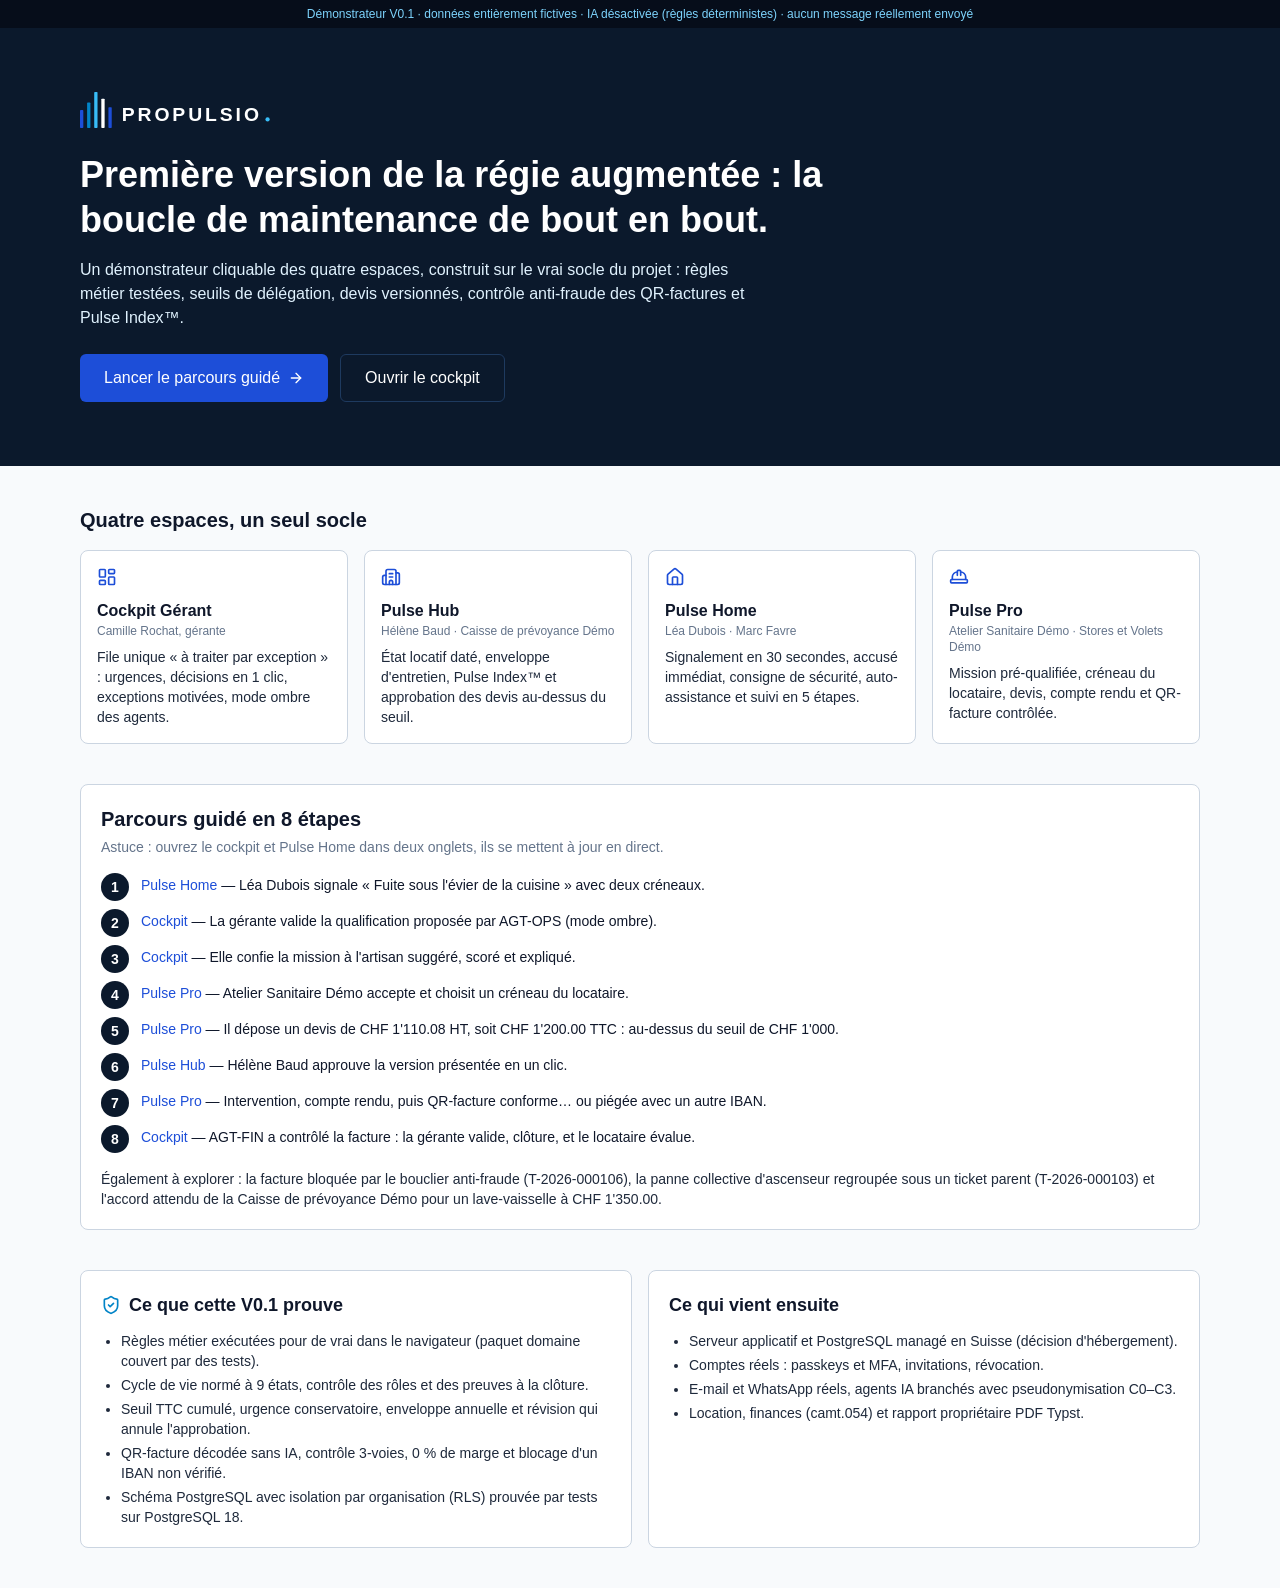
==== index.html @ e0dd06ce "deploy: démonstrateur 07d9b73" ====
<!DOCTYPE html><html lang="fr-CH"><head><meta charSet="utf-8"/><meta name="viewport" content="width=device-width, initial-scale=1"/><link rel="stylesheet" href="/_next/static/chunks/36algj4gby494.css" data-precedence="next"/><link rel="preload" as="script" fetchPriority="low" href="/_next/static/chunks/1cq1qj4xeth47.js"/><script src="/_next/static/chunks/0_6jkbpk-fw45.js" async=""></script><script src="/_next/static/chunks/2whwbpfir5llt.js" async=""></script><script src="/_next/static/chunks/2mz5ivwfuxly3.js" async=""></script><script src="/_next/static/chunks/turbopack-3-ry682tkyiqk.js" async=""></script><script src="/_next/static/chunks/3727-02i72m06.js" async=""></script><script src="/_next/static/chunks/2d64q6y510tt-.js" async=""></script><script src="/_next/static/chunks/1t307vsdlt3bs.js" async=""></script><meta name="theme-color" content="#0B192C"/><title>PROPULSIO — Démonstrateur V0.1</title><meta name="description" content="Démonstrateur de la plateforme de régie immobilière PROPULSIO : cockpit gérant, Pulse Hub, Pulse Home et Pulse Pro, avec des données entièrement fictives."/><link rel="manifest" href="/manifest.webmanifest"/><meta name="robots" content="noindex, nofollow"/><link rel="icon" href="/icon.svg"/><script src="/_next/static/chunks/0cz1d0mv5g_q7.js" noModule=""></script></head><body><div hidden=""><!--$--><!--/$--></div><div class="min-h-dvh"><p class="bg-navy-deep px-4 py-1.5 text-center text-xs text-cyan-light">Démonstrateur V0.1 · données entièrement fictives · IA désactivée (règles déterministes) · aucun message réellement envoyé</p><section class="bg-navy text-white"><div class="mx-auto max-w-6xl px-4 py-12 sm:py-16"><svg viewBox="0 0 404 76" class="w-auto h-9" role="img" aria-label="PROPULSIO"><rect x="0" y="38" width="7" height="38" rx="1.5" fill="#1D4ED8"></rect><rect x="15" y="22" width="7" height="54" rx="1.5" fill="#0284C7"></rect><rect x="30" y="0" width="7" height="76" rx="1.5" fill="#38BDF8"></rect><rect x="45" y="14" width="7" height="62" rx="1.5" fill="#FFFFFF"></rect><rect x="60" y="32" width="7" height="44" rx="1.5" fill="#1D4ED8"></rect><text x="88" y="62" textLength="296" lengthAdjust="spacingAndGlyphs" font-family="Helvetica Neue, Helvetica, Arial, sans-serif" font-size="40" font-weight="700" letter-spacing="6" fill="#FFFFFF">PROPULSIO</text><circle cx="396" cy="58" r="4.5" fill="#38BDF8"></circle></svg><h1 class="mt-6 max-w-3xl text-3xl font-semibold leading-tight sm:text-4xl">Première version de la régie augmentée : la boucle de maintenance de bout en bout.</h1><p class="mt-4 max-w-2xl text-ice">Un démonstrateur cliquable des quatre espaces, construit sur le vrai socle du projet : règles métier testées, seuils de délégation, devis versionnés, contrôle anti-fraude des QR-factures et Pulse Index™.</p><div class="mt-6 flex flex-wrap gap-3"><a class="inline-flex items-center justify-center gap-2 rounded-md font-medium transition-colors focus-visible:outline-2 focus-visible:outline-offset-2 disabled:cursor-not-allowed disabled:opacity-50 bg-royal text-white hover:bg-[#1e40af] focus-visible:outline-royal h-12 px-6 text-base" href="/locataires/signaler/">Lancer le parcours guidé <svg xmlns="http://www.w3.org/2000/svg" width="24" height="24" viewBox="0 0 24 24" fill="none" stroke="currentColor" stroke-width="2" stroke-linecap="round" stroke-linejoin="round" class="lucide lucide-arrow-right size-4" aria-hidden="true"><path d="M5 12h14"></path><path d="m12 5 7 7-7 7"></path></svg></a><a class="inline-flex items-center justify-center gap-2 rounded-md font-medium transition-colors focus-visible:outline-2 focus-visible:outline-offset-2 disabled:cursor-not-allowed disabled:opacity-50 bg-navy text-white hover:bg-navy-card focus-visible:outline-pulse h-12 px-6 text-base border border-line-dark" href="/gestion/">Ouvrir le cockpit</a></div></div></section><main class="mx-auto max-w-6xl space-y-10 px-4 py-10"><section aria-labelledby="espaces"><h2 id="espaces" class="text-xl font-semibold">Quatre espaces, un seul socle</h2><ul class="mt-4 grid gap-4 sm:grid-cols-2 lg:grid-cols-4"><li><a class="block h-full rounded-lg border border-line bg-surface p-4 transition-colors hover:border-royal" href="/gestion/"><svg xmlns="http://www.w3.org/2000/svg" width="24" height="24" viewBox="0 0 24 24" fill="none" stroke="currentColor" stroke-width="2" stroke-linecap="round" stroke-linejoin="round" class="lucide lucide-layout-dashboard size-5 text-royal" aria-hidden="true"><rect width="7" height="9" x="3" y="3" rx="1"></rect><rect width="7" height="5" x="14" y="3" rx="1"></rect><rect width="7" height="9" x="14" y="12" rx="1"></rect><rect width="7" height="5" x="3" y="16" rx="1"></rect></svg><p class="mt-3 font-semibold">Cockpit Gérant</p><p class="text-xs text-ink-muted">Camille Rochat, gérante</p><p class="mt-2 text-sm text-ink-2">File unique « à traiter par exception » : urgences, décisions en 1 clic, exceptions motivées, mode ombre des agents.</p></a></li><li><a class="block h-full rounded-lg border border-line bg-surface p-4 transition-colors hover:border-royal" href="/proprietaires/"><svg xmlns="http://www.w3.org/2000/svg" width="24" height="24" viewBox="0 0 24 24" fill="none" stroke="currentColor" stroke-width="2" stroke-linecap="round" stroke-linejoin="round" class="lucide lucide-building-complex lucide-building-2 size-5 text-royal" aria-hidden="true"><path d="M10 12h4"></path><path d="M10 8h4"></path><path d="M14 21v-3a2 2 0 0 0-4 0v3"></path><path d="M6 10H4a2 2 0 0 0-2 2v7a2 2 0 0 0 2 2h16a2 2 0 0 0 2-2V9a2 2 0 0 0-2-2h-2"></path><path d="M6 21V5a2 2 0 0 1 2-2h8a2 2 0 0 1 2 2v16"></path></svg><p class="mt-3 font-semibold">Pulse Hub</p><p class="text-xs text-ink-muted">Hélène Baud · Caisse de prévoyance Démo</p><p class="mt-2 text-sm text-ink-2">État locatif daté, enveloppe d&#x27;entretien, Pulse Index™ et approbation des devis au-dessus du seuil.</p></a></li><li><a class="block h-full rounded-lg border border-line bg-surface p-4 transition-colors hover:border-royal" href="/locataires/"><svg xmlns="http://www.w3.org/2000/svg" width="24" height="24" viewBox="0 0 24 24" fill="none" stroke="currentColor" stroke-width="2" stroke-linecap="round" stroke-linejoin="round" class="lucide lucide-house lucide-home size-5 text-royal" aria-hidden="true"><path d="M15 21v-8a1 1 0 0 0-1-1h-4a1 1 0 0 0-1 1v8"></path><path d="M3 10a2 2 0 0 1 .709-1.528l7-6a2 2 0 0 1 2.582 0l7 6A2 2 0 0 1 21 10v9a2 2 0 0 1-2 2H5a2 2 0 0 1-2-2z"></path></svg><p class="mt-3 font-semibold">Pulse Home</p><p class="text-xs text-ink-muted">Léa Dubois · Marc Favre</p><p class="mt-2 text-sm text-ink-2">Signalement en 30 secondes, accusé immédiat, consigne de sécurité, auto-assistance et suivi en 5 étapes.</p></a></li><li><a class="block h-full rounded-lg border border-line bg-surface p-4 transition-colors hover:border-royal" href="/prestataires/"><svg xmlns="http://www.w3.org/2000/svg" width="24" height="24" viewBox="0 0 24 24" fill="none" stroke="currentColor" stroke-width="2" stroke-linecap="round" stroke-linejoin="round" class="lucide lucide-hard-hat size-5 text-royal" aria-hidden="true"><path d="M10 10V5a1 1 0 0 1 1-1h2a1 1 0 0 1 1 1v5"></path><path d="M14 6a6 6 0 0 1 6 6v3"></path><path d="M4 15v-3a6 6 0 0 1 6-6"></path><rect x="2" y="15" width="20" height="4" rx="1"></rect></svg><p class="mt-3 font-semibold">Pulse Pro</p><p class="text-xs text-ink-muted">Atelier Sanitaire Démo · Stores et Volets Démo</p><p class="mt-2 text-sm text-ink-2">Mission pré-qualifiée, créneau du locataire, devis, compte rendu et QR-facture contrôlée.</p></a></li></ul></section><section aria-labelledby="parcours" class="rounded-lg border border-line bg-surface p-5"><h2 id="parcours" class="text-xl font-semibold">Parcours guidé en 8 étapes</h2><p class="mt-1 text-sm text-ink-muted">Astuce : ouvrez le cockpit et Pulse Home dans deux onglets, ils se mettent à jour en direct.</p><ol class="mt-4 space-y-2"><li class="flex gap-3"><span class="flex size-7 shrink-0 items-center justify-center rounded-full bg-navy text-sm font-semibold text-white tabular-nums">1</span><p class="pt-0.5 text-sm"><a class="font-medium text-royal underline-offset-2 hover:underline" href="/locataires/signaler/">Pulse Home</a> <!-- -->— <!-- -->Léa Dubois signale « Fuite sous l&#x27;évier de la cuisine » avec deux créneaux.</p></li><li class="flex gap-3"><span class="flex size-7 shrink-0 items-center justify-center rounded-full bg-navy text-sm font-semibold text-white tabular-nums">2</span><p class="pt-0.5 text-sm"><a class="font-medium text-royal underline-offset-2 hover:underline" href="/gestion/">Cockpit</a> <!-- -->— <!-- -->La gérante valide la qualification proposée par AGT-OPS (mode ombre).</p></li><li class="flex gap-3"><span class="flex size-7 shrink-0 items-center justify-center rounded-full bg-navy text-sm font-semibold text-white tabular-nums">3</span><p class="pt-0.5 text-sm"><a class="font-medium text-royal underline-offset-2 hover:underline" href="/gestion/">Cockpit</a> <!-- -->— <!-- -->Elle confie la mission à l&#x27;artisan suggéré, scoré et expliqué.</p></li><li class="flex gap-3"><span class="flex size-7 shrink-0 items-center justify-center rounded-full bg-navy text-sm font-semibold text-white tabular-nums">4</span><p class="pt-0.5 text-sm"><a class="font-medium text-royal underline-offset-2 hover:underline" href="/prestataires/">Pulse Pro</a> <!-- -->— <!-- -->Atelier Sanitaire Démo accepte et choisit un créneau du locataire.</p></li><li class="flex gap-3"><span class="flex size-7 shrink-0 items-center justify-center rounded-full bg-navy text-sm font-semibold text-white tabular-nums">5</span><p class="pt-0.5 text-sm"><a class="font-medium text-royal underline-offset-2 hover:underline" href="/prestataires/">Pulse Pro</a> <!-- -->— <!-- -->Il dépose un devis de CHF 1&#x27;110.08 HT, soit CHF 1&#x27;200.00 TTC : au-dessus du seuil de CHF 1&#x27;000.</p></li><li class="flex gap-3"><span class="flex size-7 shrink-0 items-center justify-center rounded-full bg-navy text-sm font-semibold text-white tabular-nums">6</span><p class="pt-0.5 text-sm"><a class="font-medium text-royal underline-offset-2 hover:underline" href="/proprietaires/">Pulse Hub</a> <!-- -->— <!-- -->Hélène Baud approuve la version présentée en un clic.</p></li><li class="flex gap-3"><span class="flex size-7 shrink-0 items-center justify-center rounded-full bg-navy text-sm font-semibold text-white tabular-nums">7</span><p class="pt-0.5 text-sm"><a class="font-medium text-royal underline-offset-2 hover:underline" href="/prestataires/">Pulse Pro</a> <!-- -->— <!-- -->Intervention, compte rendu, puis QR-facture conforme… ou piégée avec un autre IBAN.</p></li><li class="flex gap-3"><span class="flex size-7 shrink-0 items-center justify-center rounded-full bg-navy text-sm font-semibold text-white tabular-nums">8</span><p class="pt-0.5 text-sm"><a class="font-medium text-royal underline-offset-2 hover:underline" href="/gestion/">Cockpit</a> <!-- -->— <!-- -->AGT-FIN a contrôlé la facture : la gérante valide, clôture, et le locataire évalue.</p></li></ol><p class="mt-4 text-sm text-ink-2">Également à explorer : la facture bloquée par le bouclier anti-fraude (T-2026-000106), la panne collective d&#x27;ascenseur regroupée sous un ticket parent (T-2026-000103) et l&#x27;accord attendu de la Caisse de prévoyance Démo pour un lave-vaisselle à CHF 1&#x27;350.00.</p></section><section aria-labelledby="perimetre" class="grid gap-4 lg:grid-cols-2"><div class="rounded-lg border border-line bg-surface p-5"><h2 id="perimetre" class="flex items-center gap-2 text-lg font-semibold"><svg xmlns="http://www.w3.org/2000/svg" width="24" height="24" viewBox="0 0 24 24" fill="none" stroke="currentColor" stroke-width="2" stroke-linecap="round" stroke-linejoin="round" class="lucide lucide-shield-check size-5 text-cyan-dark" aria-hidden="true"><path d="M20 13c0 5-3.5 7.5-7.66 8.95a1 1 0 0 1-.67-.01C7.5 20.5 4 18 4 13V6a1 1 0 0 1 1-1c2 0 4.5-1.2 6.24-2.72a1.17 1.17 0 0 1 1.52 0C14.51 3.81 17 5 19 5a1 1 0 0 1 1 1z"></path><path d="m9 12 2 2 4-4"></path></svg> Ce que cette V0.1 prouve</h2><ul class="mt-3 list-disc space-y-1 pl-5 text-sm text-ink-2"><li>Règles métier exécutées pour de vrai dans le navigateur (paquet domaine couvert par des tests).</li><li>Cycle de vie normé à 9 états, contrôle des rôles et des preuves à la clôture.</li><li>Seuil TTC cumulé, urgence conservatoire, enveloppe annuelle et révision qui annule l&#x27;approbation.</li><li>QR-facture décodée sans IA, contrôle 3-voies, 0 % de marge et blocage d&#x27;un IBAN non vérifié.</li><li>Schéma PostgreSQL avec isolation par organisation (RLS) prouvée par tests sur PostgreSQL 18.</li></ul></div><div class="rounded-lg border border-line bg-surface p-5"><h2 class="text-lg font-semibold">Ce qui vient ensuite</h2><ul class="mt-3 list-disc space-y-1 pl-5 text-sm text-ink-2"><li>Serveur applicatif et PostgreSQL managé en Suisse (décision d&#x27;hébergement).</li><li>Comptes réels : passkeys et MFA, invitations, révocation.</li><li>E-mail et WhatsApp réels, agents IA branchés avec pseudonymisation C0–C3.</li><li>Location, finances (camt.054) et rapport propriétaire PDF Typst.</li></ul></div></section></main></div><!--$--><!--/$--><script id="_R_">(globalThis["TURBOPACK"] || (globalThis["TURBOPACK"] = [])).push({"otherChunks":["static/chunks/1cq1qj4xeth47.js","static/chunks/0_6jkbpk-fw45.js","static/chunks/2whwbpfir5llt.js","static/chunks/2mz5ivwfuxly3.js"],"runtimeModuleIds":[95637]});</script><script src="/_next/static/chunks/1cq1qj4xeth47.js" async=""></script><script>(self.__next_f=self.__next_f||[]).push([0])</script><script>self.__next_f.push([1,"1:\"$Sreact.fragment\"\n2:\"/_next/static/chunks/3727-02i72m06.js\"\n3:I[42194,[\"$2\"],\"default\"]\n4:I[5817,[\"$2\"],\"default\"]\n5:\"/_next/static/chunks/2d64q6y510tt-.js\"\n6:\"/_next/static/chunks/1t307vsdlt3bs.js\"\n7:I[8505,[\"$2\",\"$5\",\"$6\"],\"\"]\n9:I[28126,[\"$2\",\"$5\",\"$6\"],\"DemoBanner\"]\na:I[6465,[\"$2\",\"$5\",\"$6\"],\"default\"]\n16:\"ViewportBoundary\"\n17:I[13693,[\"$2\"],\"$16\"]\n19:\"MetadataBoundary\"\n1a:I[13693,[\"$2\"],\"$19\"]\n1b:\"$Sreact.suspense\"\n1d:I[35733,[\"$2\"],\"default\",1]\n:HL[\"/_next/static/chunks/36algj4gby494.css\",\"style\"]\n"])</script><script>self.__next_f.push([1,"8:[[\"children\",{\"s\":\"__PAGE__\",\"h\":512,\"d\":{\"r\":[\"$\",\"$1\",\"c\",{\"children\":[[\"$\",\"div\",null,{\"className\":\"min-h-dvh\",\"children\":[[\"$\",\"$L9\",null,{}],[\"$\",\"section\",null,{\"className\":\"bg-navy text-white\",\"children\":[\"$\",\"div\",null,{\"className\":\"mx-auto max-w-6xl px-4 py-12 sm:py-16\",\"children\":[[\"$\",\"svg\",null,{\"viewBox\":\"0 0 404 76\",\"className\":\"w-auto h-9\",\"role\":\"img\",\"aria-label\":\"PROPULSIO\",\"children\":[[\"$\",\"rect\",null,{\"x\":\"0\",\"y\":\"38\",\"width\":\"7\",\"height\":\"38\",\"rx\":\"1.5\",\"fill\":\"#1D4ED8\"}],[\"$\",\"rect\",null,{\"x\":\"15\",\"y\":\"22\",\"width\":\"7\",\"height\":\"54\",\"rx\":\"1.5\",\"fill\":\"#0284C7\"}],[\"$\",\"rect\",null,{\"x\":\"30\",\"y\":\"0\",\"width\":\"7\",\"height\":\"76\",\"rx\":\"1.5\",\"fill\":\"#38BDF8\"}],[\"$\",\"rect\",null,{\"x\":\"45\",\"y\":\"14\",\"width\":\"7\",\"height\":\"62\",\"rx\":\"1.5\",\"fill\":\"#FFFFFF\"}],[\"$\",\"rect\",null,{\"x\":\"60\",\"y\":\"32\",\"width\":\"7\",\"height\":\"44\",\"rx\":\"1.5\",\"fill\":\"#1D4ED8\"}],[[\"$\",\"text\",null,{\"x\":\"88\",\"y\":\"62\",\"textLength\":\"296\",\"lengthAdjust\":\"spacingAndGlyphs\",\"fontFamily\":\"Helvetica Neue, Helvetica, Arial, sans-serif\",\"fontSize\":\"40\",\"fontWeight\":\"700\",\"letterSpacing\":\"6\",\"fill\":\"#FFFFFF\",\"children\":\"PROPULSIO\"}],[\"$\",\"circle\",null,{\"cx\":\"396\",\"cy\":\"58\",\"r\":\"4.5\",\"fill\":\"#38BDF8\"}]]]}],[\"$\",\"h1\",null,{\"className\":\"mt-6 max-w-3xl text-3xl font-semibold leading-tight sm:text-4xl\",\"children\":\"Première version de la régie augmentée : la boucle de maintenance de bout en bout.\"}],[\"$\",\"p\",null,{\"className\":\"mt-4 max-w-2xl text-ice\",\"children\":\"Un démonstrateur cliquable des quatre espaces, construit sur le vrai socle du projet : règles métier testées, seuils de délégation, devis versionnés, contrôle anti-fraude des QR-factures et Pulse Index™.\"}],[\"$\",\"div\",null,{\"className\":\"mt-6 flex flex-wrap gap-3\",\"children\":[[\"$\",\"$L7\",null,{\"href\":\"/locataires/signaler/\",\"className\":\"inline-flex items-center justify-center gap-2 rounded-md font-medium transition-colors focus-visible:outline-2 focus-visible:outline-offset-2 disabled:cursor-not-allowed disabled:opacity-50 bg-royal text-white hover:bg-[#1e40af] focus-visible:outline-royal h-12 px-6 text-base\",\"children\":[\"Lancer le parcours guidé \",[\"$\",\"$La\",null,{\"ref\":\"$undefined\",\"icon\":{\"name\":\"arrow-right\",\"size\":24,\"node\":[[\"path\",{\"d\":\"M5 12h14\",\"key\":\"1ays0h\"}],[\"path\",{\"d\":\"m12 5 7 7-7 7\",\"key\":\"xquz4c\"}]]},\"className\":\"size-4\",\"aria-hidden\":true}]]}],[\"$\",\"$L7\",null,{\"href\":\"/gestion/\",\"className\":\"inline-flex items-center justify-center gap-2 rounded-md font-medium transition-colors focus-visible:outline-2 focus-visible:outline-offset-2 disabled:cursor-not-allowed disabled:opacity-50 bg-navy text-white hover:bg-navy-card focus-visible:outline-pulse h-12 px-6 text-base border border-line-dark\",\"children\":\"Ouvrir le cockpit\"}]]}]]}]}],[\"$\",\"main\",null,{\"className\":\"mx-auto max-w-6xl space-y-10 px-4 py-10\",\"children\":[[\"$\",\"section\",null,{\"aria-labelledby\":\"espaces\",\"children\":[[\"$\",\"h2\",null,{\"id\":\"espaces\",\"className\":\"text-xl font-semibold\",\"children\":\"Quatre espaces, un seul socle\"}],[\"$\",\"ul\",null,{\"className\":\"mt-4 grid gap-4 sm:grid-cols-2 lg:grid-cols-4\",\"children\":[[\"$\",\"li\",\"/gestion/\",{\"children\":[\"$\",\"$L7\",null,{\"href\":\"/gestion/\",\"className\":\"block h-full rounded-lg border border-line bg-surface p-4 transition-colors hover:border-royal\",\"children\":[[\"$\",\"$La\",null,{\"ref\":\"$undefined\",\"icon\":{\"name\":\"layout-dashboard\",\"size\":24,\"node\":[[\"rect\",{\"width\":\"7\",\"height\":\"9\",\"x\":\"3\",\"y\":\"3\",\"rx\":\"1\",\"key\":\"10lvy0\"}],[\"rect\",{\"width\":\"7\",\"height\":\"5\",\"x\":\"14\",\"y\":\"3\",\"rx\":\"1\",\"key\":\"16une8\"}],[\"rect\",{\"width\":\"7\",\"height\":\"9\",\"x\":\"14\",\"y\":\"12\",\"rx\":\"1\",\"key\":\"1hutg5\"}],[\"rect\",{\"width\":\"7\",\"height\":\"5\",\"x\":\"3\",\"y\":\"16\",\"rx\":\"1\",\"key\":\"ldoo1y\"}]]},\"className\":\"size-5 text-royal\",\"aria-hidden\":true}],\"$Lb\",\"$Lc\",\"$Ld\"]}]}],\"$Le\",\"$Lf\",\"$L10\"]}]]}],\"$L11\",\"$L12\"]}]]}],[\"$L13\",\"$L14\"],\"$L15\"]}],\"p\":false,\"v\":null}}]]\n"])</script><script>self.__next_f.push([1,"0:{\"P\":null,\"c\":[\"\",\"\"],\"q\":\"\",\"i\":false,\"t\":{\"t\":{\"s\":\"\",\"h\":528,\"d\":{\"r\":[\"$\",\"$1\",\"c\",{\"children\":[[[\"$\",\"link\",\"0\",{\"rel\":\"stylesheet\",\"href\":\"/_next/static/chunks/36algj4gby494.css\",\"precedence\":\"next\",\"crossOrigin\":\"$undefined\",\"nonce\":\"$undefined\"}],[\"$\",\"script\",\"script-0\",{\"src\":\"/_next/static/chunks/3727-02i72m06.js\",\"async\":true,\"nonce\":\"$undefined\"}]],[\"$\",\"html\",null,{\"lang\":\"fr-CH\",\"children\":[\"$\",\"body\",null,{\"children\":[\"$\",\"$L3\",null,{\"parallelRouterKey\":\"children\",\"error\":\"$undefined\",\"errorStyles\":\"$undefined\",\"errorScripts\":\"$undefined\",\"template\":[\"$\",\"$L4\",null,{}],\"templateStyles\":\"$undefined\",\"templateScripts\":\"$undefined\",\"notFound\":[[\"$\",\"main\",null,{\"className\":\"mx-auto max-w-xl px-4 py-16 text-center\",\"children\":[[\"$\",\"h1\",null,{\"className\":\"text-2xl font-semibold\",\"children\":\"Page introuvable\"}],[\"$\",\"p\",null,{\"className\":\"mt-2 text-ink-muted\",\"children\":\"Cette page n'existe pas dans le démonstrateur.\"}],[\"$\",\"$L7\",null,{\"href\":\"/\",\"className\":\"mt-4 inline-block text-royal underline\",\"children\":\"Retour à l'accueil\"}]]}],[]],\"forbidden\":\"$undefined\",\"unauthorized\":\"$undefined\"}]}]}]]}],\"p\":false,\"v\":null},\"c\":\"$Q8\"},\"h\":{\"r\":[\"$\",\"$1\",\"h\",{\"children\":[null,[\"$\",\"$L17\",null,{\"children\":\"$L18\"}],[\"$\",\"$L1a\",null,{\"children\":[[\"$\",\"div\",null,{\"hidden\":true,\"children\":[\"$\",\"$1b\",null,{\"name\":\"Next.Metadata\",\"children\":\"$L1c\"}]}],null]}],null]}],\"p\":false,\"v\":null}},\"m\":\"$undefined\",\"G\":[\"$1d\",[[\"$\",\"link\",\"0\",{\"rel\":\"stylesheet\",\"href\":\"/_next/static/chunks/36algj4gby494.css\",\"precedence\":\"next\",\"crossOrigin\":\"$undefined\",\"nonce\":\"$undefined\"}]]],\"S\":true,\"r\":\"$undefined\",\"s\":\"$undefined\",\"a\":\"$undefined\",\"l\":\"$undefined\",\"p\":\"$undefined\",\"d\":\"$undefined\",\"b\":\"DPXhPSD0Ulr1evKCI569k\"}\n"])</script><script>self.__next_f.push([1,"22:I[13693,[\"$2\"],\"OutletBoundary\"]\nb:[\"$\",\"p\",null,{\"className\":\"mt-3 font-semibold\",\"children\":\"Cockpit Gérant\"}]\nc:[\"$\",\"p\",null,{\"className\":\"text-xs text-ink-muted\",\"children\":\"Camille Rochat, gérante\"}]\nd:[\"$\",\"p\",null,{\"className\":\"mt-2 text-sm text-ink-2\",\"children\":\"File unique « à traiter par exception » : urgences, décisions en 1 clic, exceptions motivées, mode ombre des agents.\"}]\ne:[\"$\",\"li\",\"/proprietaires/\",{\"children\":[\"$\",\"$L7\",null,{\"href\":\"/proprietaires/\",\"className\":\"block h-full rounded-lg border border-line bg-surface p-4 transition-colors hover:border-royal\",\"children\":[[\"$\",\"$La\",null,{\"ref\":\"$undefined\",\"icon\":{\"name\":\"building-complex\",\"size\":24,\"node\":[[\"path\",{\"d\":\"M10 12h4\",\"key\":\"a56b0p\"}],[\"path\",{\"d\":\"M10 8h4\",\"key\":\"1sr2af\"}],[\"path\",{\"d\":\"M14 21v-3a2 2 0 0 0-4 0v3\",\"key\":\"1rgiei\"}],[\"path\",{\"d\":\"M6 10H4a2 2 0 0 0-2 2v7a2 2 0 0 0 2 2h16a2 2 0 0 0 2-2V9a2 2 0 0 0-2-2h-2\",\"key\":\"secmi2\"}],[\"path\",{\"d\":\"M6 21V5a2 2 0 0 1 2-2h8a2 2 0 0 1 2 2v16\",\"key\":\"16ra0t\"}]],\"aliases\":[\"building-2\"]},\"className\":\"size-5 text-royal\",\"aria-hidden\":true}],[\"$\",\"p\",null,{\"className\":\"mt-3 font-semibold\",\"children\":\"Pulse Hub\"}],[\"$\",\"p\",null,{\"className\":\"text-xs text-ink-muted\",\"children\":\"Hélène Baud · Caisse de prévoyance Démo\"}],[\"$\",\"p\",null,{\"className\":\"mt-2 text-sm text-ink-2\",\"children\":\"État locatif daté, enveloppe d'entretien, Pulse Index™ et approbation des devis au-dessus du seuil.\"}]]}]}]\nf:[\"$\",\"li\",\"/locataires/\",{\"children\":[\"$\",\"$L7\",null,{\"href\":\"/locataires/\",\"className\":\"block h-full rounded-lg border border-line bg-surface p-4 transition-colors hover:border-royal\",\"children\":[[\"$\",\"$La\",null,{\"ref\":\"$undefined\",\"icon\":{\"name\":\"house\",\"size\":24,\"node\":[[\"path\",{\"d\":\"M15 21v-8a1 1 0 0 0-1-1h-4a1 1 0 0 0-1 1v8\",\"key\":\"5wwlr5\"}],[\"path\",{\"d\":\"M3 10a2 2 0 0 1 .709-1.528l7-6a2 2 0 0 1 2.582 0l7 6A2 2 0 0 1 21 10v9a2 2 0 0 1-2 2H5a2 2 0 0 1-2-2z\",\"key\":\"r6nss1\"}]],\"aliases\":[\"home\"]},\"className\":\"size-5 text-royal\",\"aria-hidden\":true}],[\"$\",\"p\",null,{\"className\":\"mt-3 font-semibold\",\"children\":\"Pulse Home\"}],[\"$\",\"p\",null,{\"className\":\"text-xs text-ink-muted\",\"children\":\"Léa Dubois · Marc Favre\"}],[\"$\",\"p\",null,{\"className\":\"mt-2 text-sm text-ink-2\",\"children\":\"Signalement en 30 secondes, accusé immédiat, consigne de sécurité, auto-assistance et suivi en 5 étapes.\"}]]}]}]\n10:[\"$\",\"li\",\"/prestataires/\",{\"children\":[\"$\",\"$L7\",null,{\"href\":\"/prestataires/\",\"className\":\"block h-full rounded-lg border border-line bg-surface p-4 transition-colors hover:border-royal\",\"children\":[[\"$\",\"$La\",null,{\"ref\":\"$undefined\",\"icon\":{\"name\":\"hard-hat\",\"size\":24,\"node\":[[\"path\",{\"d\":\"M10 10V5a1 1 0 0 1 1-1h2a1 1 0 0 1 1 1v5\",\"key\":\"1p9q5i\"}],[\"path\",{\"d\":\"M14 6a6 6 0 0 1 6 6v3\",\"key\":\"1hnv84\"}],[\"path\",{\"d\":\"M4 15v-3a6 6 0 0 1 6-6\",\"key\":\"9ciidu\"}],[\"rect\",{\"x\":\"2\",\"y\":\"15\",\"width\":\"20\",\"height\":\"4\",\"rx\":\"1\",\"key\":\"g3x8cw\"}]]},\"className\":\"size-5 text-royal\",\"aria-hidden\":true}],[\"$\",\"p\",null,{\"className\":\"mt-3 font-semibold\",\"children\":\"Pulse Pro\"}],[\"$\",\"p\",null,{\"className\":\"text-xs text-ink-muted\",\"children\":\"Atelier Sanitaire Démo · Stores et Volets Démo\"}],[\"$\",\"p\",null,{\"className\":\"mt-2 text-sm text-ink-2\",\"children\":\"Mission pré-qualifiée, créneau du locataire, devis, compte rendu et QR-facture contrôlée.\"}]]}]}]\n"])</script><script>self.__next_f.push([1,"11:[\"$\",\"section\",null,{\"aria-labelledby\":\"parcours\",\"className\":\"rounded-lg border border-line bg-surface p-5\",\"children\":[[\"$\",\"h2\",null,{\"id\":\"parcours\",\"className\":\"text-xl font-semibold\",\"children\":\"Parcours guidé en 8 étapes\"}],[\"$\",\"p\",null,{\"className\":\"mt-1 text-sm text-ink-muted\",\"children\":\"Astuce : ouvrez le cockpit et Pulse Home dans deux onglets, ils se mettent à jour en direct.\"}],[\"$\",\"ol\",null,{\"className\":\"mt-4 space-y-2\",\"children\":[[\"$\",\"li\",\"Léa Dubois signale « Fuite sous l'évier de la cuisine » avec deux créneaux.\",{\"className\":\"flex gap-3\",\"children\":[[\"$\",\"span\",null,{\"className\":\"flex size-7 shrink-0 items-center justify-center rounded-full bg-navy text-sm font-semibold text-white tabular-nums\",\"children\":1}],[\"$\",\"p\",null,{\"className\":\"pt-0.5 text-sm\",\"children\":[[\"$\",\"$L7\",null,{\"href\":\"/locataires/signaler/\",\"className\":\"font-medium text-royal underline-offset-2 hover:underline\",\"children\":\"Pulse Home\"}],\" \",\"— \",\"Léa Dubois signale « Fuite sous l'évier de la cuisine » avec deux créneaux.\"]}]]}],[\"$\",\"li\",\"La gérante valide la qualification proposée par AGT-OPS (mode ombre).\",{\"className\":\"flex gap-3\",\"children\":[[\"$\",\"span\",null,{\"className\":\"flex size-7 shrink-0 items-center justify-center rounded-full bg-navy text-sm font-semibold text-white tabular-nums\",\"children\":2}],[\"$\",\"p\",null,{\"className\":\"pt-0.5 text-sm\",\"children\":[[\"$\",\"$L7\",null,{\"href\":\"/gestion/\",\"className\":\"font-medium text-royal underline-offset-2 hover:underline\",\"children\":\"Cockpit\"}],\" \",\"— \",\"La gérante valide la qualification proposée par AGT-OPS (mode ombre).\"]}]]}],[\"$\",\"li\",\"Elle confie la mission à l'artisan suggéré, scoré et expliqué.\",{\"className\":\"flex gap-3\",\"children\":[[\"$\",\"span\",null,{\"className\":\"flex size-7 shrink-0 items-center justify-center rounded-full bg-navy text-sm font-semibold text-white tabular-nums\",\"children\":3}],[\"$\",\"p\",null,{\"className\":\"pt-0.5 text-sm\",\"children\":[[\"$\",\"$L7\",null,{\"href\":\"/gestion/\",\"className\":\"font-medium text-royal underline-offset-2 hover:underline\",\"children\":\"Cockpit\"}],\" \",\"— \",\"Elle confie la mission à l'artisan suggéré, scoré et expliqué.\"]}]]}],[\"$\",\"li\",\"Atelier Sanitaire Démo accepte et choisit un créneau du locataire.\",{\"className\":\"flex gap-3\",\"children\":[[\"$\",\"span\",null,{\"className\":\"flex size-7 shrink-0 items-center justify-center rounded-full bg-navy text-sm font-semibold text-white tabular-nums\",\"children\":4}],[\"$\",\"p\",null,{\"className\":\"pt-0.5 text-sm\",\"children\":[[\"$\",\"$L7\",null,{\"href\":\"/prestataires/\",\"className\":\"font-medium text-royal underline-offset-2 hover:underline\",\"children\":\"Pulse Pro\"}],\" \",\"— \",\"Atelier Sanitaire Démo accepte et choisit un créneau du locataire.\"]}]]}],[\"$\",\"li\",\"Il dépose un devis de CHF 1'110.08 HT, soit CHF 1'200.00 TTC : au-dessus du seuil de CHF 1'000.\",{\"className\":\"flex gap-3\",\"children\":[[\"$\",\"span\",null,{\"className\":\"flex size-7 shrink-0 items-center justify-center rounded-full bg-navy text-sm font-semibold text-white tabular-nums\",\"children\":5}],[\"$\",\"p\",null,{\"className\":\"pt-0.5 text-sm\",\"children\":[[\"$\",\"$L7\",null,{\"href\":\"/prestataires/\",\"className\":\"font-medium text-royal underline-offset-2 hover:underline\",\"children\":\"Pulse Pro\"}],\" \",\"— \",\"Il dépose un devis de CHF 1'110.08 HT, soit CHF 1'200.00 TTC : au-dessus du seuil de CHF 1'000.\"]}]]}],[\"$\",\"li\",\"Hélène Baud approuve la version présentée en un clic.\",{\"className\":\"flex gap-3\",\"children\":[[\"$\",\"span\",null,{\"className\":\"flex size-7 shrink-0 items-center justify-center rounded-full bg-navy text-sm font-semibold text-white tabular-nums\",\"children\":6}],[\"$\",\"p\",null,{\"className\":\"pt-0.5 text-sm\",\"children\":[[\"$\",\"$L7\",null,{\"href\":\"/proprietaires/\",\"className\":\"font-medium text-royal underline-offset-2 hover:underline\",\"children\":\"Pulse Hub\"}],\" \",\"— \",\"Hélène Baud approuve la version présentée en un clic.\"]}]]}],[\"$\",\"li\",\"Intervention, compte rendu, puis QR-facture conforme… ou piégée avec un autre IBAN.\",{\"className\":\"flex gap-3\",\"children\":[\"$L1e\",\"$L1f\"]}],\"$L20\"]}],\"$L21\"]}]\n"])</script><script>self.__next_f.push([1,"12:[\"$\",\"section\",null,{\"aria-labelledby\":\"perimetre\",\"className\":\"grid gap-4 lg:grid-cols-2\",\"children\":[[\"$\",\"div\",null,{\"className\":\"rounded-lg border border-line bg-surface p-5\",\"children\":[[\"$\",\"h2\",null,{\"id\":\"perimetre\",\"className\":\"flex items-center gap-2 text-lg font-semibold\",\"children\":[[\"$\",\"$La\",null,{\"ref\":\"$undefined\",\"icon\":{\"name\":\"shield-check\",\"size\":24,\"node\":[[\"path\",{\"d\":\"M20 13c0 5-3.5 7.5-7.66 8.95a1 1 0 0 1-.67-.01C7.5 20.5 4 18 4 13V6a1 1 0 0 1 1-1c2 0 4.5-1.2 6.24-2.72a1.17 1.17 0 0 1 1.52 0C14.51 3.81 17 5 19 5a1 1 0 0 1 1 1z\",\"key\":\"oel41y\"}],[\"path\",{\"d\":\"m9 12 2 2 4-4\",\"key\":\"dzmm74\"}]]},\"className\":\"size-5 text-cyan-dark\",\"aria-hidden\":true}],\" Ce que cette V0.1 prouve\"]}],[\"$\",\"ul\",null,{\"className\":\"mt-3 list-disc space-y-1 pl-5 text-sm text-ink-2\",\"children\":[[\"$\",\"li\",null,{\"children\":\"Règles métier exécutées pour de vrai dans le navigateur (paquet domaine couvert par des tests).\"}],[\"$\",\"li\",null,{\"children\":\"Cycle de vie normé à 9 états, contrôle des rôles et des preuves à la clôture.\"}],[\"$\",\"li\",null,{\"children\":\"Seuil TTC cumulé, urgence conservatoire, enveloppe annuelle et révision qui annule l'approbation.\"}],[\"$\",\"li\",null,{\"children\":\"QR-facture décodée sans IA, contrôle 3-voies, 0 % de marge et blocage d'un IBAN non vérifié.\"}],[\"$\",\"li\",null,{\"children\":\"Schéma PostgreSQL avec isolation par organisation (RLS) prouvée par tests sur PostgreSQL 18.\"}]]}]]}],[\"$\",\"div\",null,{\"className\":\"rounded-lg border border-line bg-surface p-5\",\"children\":[[\"$\",\"h2\",null,{\"className\":\"text-lg font-semibold\",\"children\":\"Ce qui vient ensuite\"}],[\"$\",\"ul\",null,{\"className\":\"mt-3 list-disc space-y-1 pl-5 text-sm text-ink-2\",\"children\":[[\"$\",\"li\",null,{\"children\":\"Serveur applicatif et PostgreSQL managé en Suisse (décision d'hébergement).\"}],[\"$\",\"li\",null,{\"children\":\"Comptes réels : passkeys et MFA, invitations, révocation.\"}],[\"$\",\"li\",null,{\"children\":\"E-mail et WhatsApp réels, agents IA branchés avec pseudonymisation C0–C3.\"}],[\"$\",\"li\",null,{\"children\":\"Location, finances (camt.054) et rapport propriétaire PDF Typst.\"}]]}]]}]]}]\n"])</script><script>self.__next_f.push([1,"13:[\"$\",\"script\",\"script-0\",{\"src\":\"/_next/static/chunks/2d64q6y510tt-.js\",\"async\":true,\"nonce\":\"$undefined\"}]\n14:[\"$\",\"script\",\"script-1\",{\"src\":\"/_next/static/chunks/1t307vsdlt3bs.js\",\"async\":true,\"nonce\":\"$undefined\"}]\n15:[\"$\",\"$L22\",null,{\"children\":[\"$\",\"$1b\",null,{\"name\":\"Next.MetadataOutlet\",\"children\":\"$@23\"}]}]\n"])</script><script>self.__next_f.push([1,"1e:[\"$\",\"span\",null,{\"className\":\"flex size-7 shrink-0 items-center justify-center rounded-full bg-navy text-sm font-semibold text-white tabular-nums\",\"children\":7}]\n1f:[\"$\",\"p\",null,{\"className\":\"pt-0.5 text-sm\",\"children\":[[\"$\",\"$L7\",null,{\"href\":\"/prestataires/\",\"className\":\"font-medium text-royal underline-offset-2 hover:underline\",\"children\":\"Pulse Pro\"}],\" \",\"— \",\"Intervention, compte rendu, puis QR-facture conforme… ou piégée avec un autre IBAN.\"]}]\n20:[\"$\",\"li\",\"AGT-FIN a contrôlé la facture : la gérante valide, clôture, et le locataire évalue.\",{\"className\":\"flex gap-3\",\"children\":[[\"$\",\"span\",null,{\"className\":\"flex size-7 shrink-0 items-center justify-center rounded-full bg-navy text-sm font-semibold text-white tabular-nums\",\"children\":8}],[\"$\",\"p\",null,{\"className\":\"pt-0.5 text-sm\",\"children\":[[\"$\",\"$L7\",null,{\"href\":\"/gestion/\",\"className\":\"font-medium text-royal underline-offset-2 hover:underline\",\"children\":\"Cockpit\"}],\" \",\"— \",\"AGT-FIN a contrôlé la facture : la gérante valide, clôture, et le locataire évalue.\"]}]]}]\n21:[\"$\",\"p\",null,{\"className\":\"mt-4 text-sm text-ink-2\",\"children\":\"Également à explorer : la facture bloquée par le bouclier anti-fraude (T-2026-000106), la panne collective d'ascenseur regroupée sous un ticket parent (T-2026-000103) et l'accord attendu de la Caisse de prévoyance Démo pour un lave-vaisselle à CHF 1'350.00.\"}]\n"])</script><script>self.__next_f.push([1,"18:[[\"$\",\"meta\",\"0\",{\"charSet\":\"utf-8\"}],[\"$\",\"meta\",\"1\",{\"name\":\"viewport\",\"content\":\"width=device-width, initial-scale=1\"}],[\"$\",\"meta\",\"2\",{\"name\":\"theme-color\",\"content\":\"#0B192C\"}]]\n"])</script><script>self.__next_f.push([1,"24:I[14017,[\"$2\"],\"IconMark\"]\n1c:[[\"$\",\"title\",\"0\",{\"children\":\"PROPULSIO — Démonstrateur V0.1\"}],[\"$\",\"meta\",\"1\",{\"name\":\"description\",\"content\":\"Démonstrateur de la plateforme de régie immobilière PROPULSIO : cockpit gérant, Pulse Hub, Pulse Home et Pulse Pro, avec des données entièrement fictives.\"}],[\"$\",\"link\",\"2\",{\"rel\":\"manifest\",\"href\":\"/manifest.webmanifest\",\"crossOrigin\":\"$undefined\"}],[\"$\",\"meta\",\"3\",{\"name\":\"robots\",\"content\":\"noindex, nofollow\"}],[\"$\",\"link\",\"4\",{\"rel\":\"icon\",\"href\":\"/icon.svg\"}],[\"$\",\"$L24\",\"5\",{}]]\n23:null\n"])</script></body></html>
---- _next/static/chunks/36algj4gby494.css ----
@layer properties{@supports (((-webkit-hyphens:none)) and (not (margin-trim:inline))) or ((-moz-orient:inline) and (not (color:rgb(from red r g b)))){*,:before,:after,::backdrop{--tw-rotate-x:initial;--tw-rotate-y:initial;--tw-rotate-z:initial;--tw-skew-x:initial;--tw-skew-y:initial;--tw-space-y-reverse:0;--tw-divide-y-reverse:0;--tw-border-style:solid;--tw-leading:initial;--tw-font-weight:initial;--tw-tracking:initial;--tw-ordinal:initial;--tw-slashed-zero:initial;--tw-numeric-figure:initial;--tw-numeric-spacing:initial;--tw-numeric-fraction:initial;--tw-shadow:0 0 #0000;--tw-shadow-color:initial;--tw-shadow-alpha:100%;--tw-inset-shadow:0 0 #0000;--tw-inset-shadow-color:initial;--tw-inset-shadow-alpha:100%;--tw-ring-color:initial;--tw-ring-shadow:0 0 #0000;--tw-inset-ring-color:initial;--tw-inset-ring-shadow:0 0 #0000;--tw-ring-inset:initial;--tw-ring-offset-width:0px;--tw-ring-offset-color:#fff;--tw-ring-offset-shadow:0 0 #0000;--tw-outline-style:solid}}}@layer theme{:root,:host{--color-white:#fff;--spacing:.25rem;--container-xs:20rem;--container-xl:36rem;--container-2xl:42rem;--container-3xl:48rem;--container-6xl:72rem;--text-xs:.75rem;--text-xs--line-height:calc(1 / .75);--text-sm:.875rem;--text-sm--line-height:calc(1.25 / .875);--text-base:1rem;--text-base--line-height:calc(1.5 / 1);--text-lg:1.125rem;--text-lg--line-height:calc(1.75 / 1.125);--text-xl:1.25rem;--text-xl--line-height:calc(1.75 / 1.25);--text-2xl:1.5rem;--text-2xl--line-height:calc(2 / 1.5);--text-3xl:1.875rem;--text-3xl--line-height:calc(2.25 / 1.875);--text-4xl:2.25rem;--text-4xl--line-height:calc(2.5 / 2.25);--font-weight-medium:500;--font-weight-semibold:600;--tracking-wide:.025em;--leading-tight:1.25;--radius-md:.375rem;--radius-lg:.5rem;--default-transition-duration:.15s;--default-transition-timing-function:cubic-bezier(.4, 0, .2, 1);--default-font-family:"Helvetica Neue", "Inter", Helvetica, Arial, sans-serif;--default-mono-font-family:"JetBrains Mono", Menlo, monospace}}@layer base{*,:after,:before,::backdrop{box-sizing:border-box;border:0 solid;margin:0;padding:0}::file-selector-button{box-sizing:border-box;border:0 solid;margin:0;padding:0}html,:host{-webkit-text-size-adjust:100%;tab-size:4;line-height:1.5;font-family:var(--default-font-family,-apple-system, BlinkMacSystemFont, "Segoe UI", Roboto, "Helvetica Neue", "Noto Sans", Arial, sans-serif, "Apple Color Emoji", "Segoe UI Emoji", "Segoe UI Symbol", "Noto Color Emoji");font-feature-settings:var(--default-font-feature-settings,normal);font-variation-settings:var(--default-font-variation-settings,normal);-webkit-tap-highlight-color:transparent}hr{height:0;color:inherit;border-top-width:1px}abbr:where([title]){-webkit-text-decoration:underline dotted;text-decoration:underline dotted}h1,h2,h3,h4,h5,h6{font-size:inherit;font-weight:inherit}a{color:inherit;-webkit-text-decoration:inherit;-webkit-text-decoration:inherit;-webkit-text-decoration:inherit;-webkit-text-decoration:inherit;text-decoration:inherit}b,strong{font-weight:bolder}code,kbd,samp,pre{font-family:var(--default-mono-font-family,ui-monospace, SFMono-Regular, Menlo, Monaco, Consolas, "Liberation Mono", "Courier New", monospace);font-feature-settings:var(--default-mono-font-feature-settings,normal);font-variation-settings:var(--default-mono-font-variation-settings,normal);font-size:1em}small{font-size:80%}sub,sup{vertical-align:baseline;font-size:75%;line-height:0;position:relative}sub{bottom:-.25em}sup{top:-.5em}table{text-indent:0;border-color:inherit;border-collapse:collapse}:-moz-focusring:where(:not(iframe)){outline:auto}progress{vertical-align:baseline}summary{display:list-item}ol,ul,menu{list-style:none}img,svg,video,canvas,audio,iframe,embed,object{vertical-align:middle;display:block}img,video{max-width:100%;height:auto}button,input,select,optgroup,textarea{font:inherit;font-feature-settings:inherit;font-variation-settings:inherit;letter-spacing:inherit;color:inherit;opacity:1;background-color:#0000;border-radius:0}::file-selector-button{font:inherit;font-feature-settings:inherit;font-variation-settings:inherit;letter-spacing:inherit;color:inherit;opacity:1;background-color:#0000;border-radius:0}:where(select:is([multiple],[size])) optgroup{font-weight:bolder}:where(select:is([multiple],[size])) optgroup option{padding-inline-start:20px}::file-selector-button{margin-inline-end:4px}::placeholder{opacity:1}@supports (not ((-webkit-appearance:-apple-pay-button))) or (contain-intrinsic-size:1px){::placeholder{color:currentColor}@supports (color:color-mix(in lab, red, red)){::placeholder{color:color-mix(in oklab, currentcolor 50%, transparent)}}}textarea{resize:vertical}::-webkit-search-decoration{-webkit-appearance:none}::-webkit-date-and-time-value{min-height:1lh;text-align:inherit}::-webkit-datetime-edit{display:inline-flex}::-webkit-datetime-edit-fields-wrapper{padding:0}::-webkit-datetime-edit{padding-block:0}::-webkit-datetime-edit-year-field{padding-block:0}::-webkit-datetime-edit-month-field{padding-block:0}::-webkit-datetime-edit-day-field{padding-block:0}::-webkit-datetime-edit-hour-field{padding-block:0}::-webkit-datetime-edit-minute-field{padding-block:0}::-webkit-datetime-edit-second-field{padding-block:0}::-webkit-datetime-edit-millisecond-field{padding-block:0}::-webkit-datetime-edit-meridiem-field{padding-block:0}::-webkit-calendar-picker-indicator{line-height:1}:-moz-ui-invalid{box-shadow:none}button,input:where([type=button],[type=reset],[type=submit]){appearance:button}::file-selector-button{appearance:button}::-webkit-inner-spin-button{height:auto}::-webkit-outer-spin-button{height:auto}[hidden]:where(:not([hidden=until-found])){display:none!important}}@layer components;@layer utilities{.visible{visibility:visible}.sr-only{clip-path:inset(50%);white-space:nowrap;border-width:0;width:1px;height:1px;margin:-1px;padding:0;position:absolute;overflow:hidden}.mx-auto{margin-inline:auto}.-mt-2{margin-top:calc(var(--spacing) * -2)}.mt-0\.5{margin-top:calc(var(--spacing) * .5)}.mt-1{margin-top:var(--spacing)}.mt-1\.5{margin-top:calc(var(--spacing) * 1.5)}.mt-2{margin-top:calc(var(--spacing) * 2)}.mt-3{margin-top:calc(var(--spacing) * 3)}.mt-4{margin-top:calc(var(--spacing) * 4)}.mt-6{margin-top:calc(var(--spacing) * 6)}.mb-3{margin-bottom:calc(var(--spacing) * 3)}.ml-auto{margin-left:auto}.line-clamp-2{-webkit-line-clamp:2;-webkit-box-orient:vertical;display:-webkit-box;overflow:hidden}.block{display:block}.flex{display:flex}.grid{display:grid}.hidden{display:none}.inline-block{display:inline-block}.inline-flex{display:inline-flex}.size-2{width:calc(var(--spacing) * 2);height:calc(var(--spacing) * 2)}.size-3\.5{width:calc(var(--spacing) * 3.5);height:calc(var(--spacing) * 3.5)}.size-4{width:calc(var(--spacing) * 4);height:calc(var(--spacing) * 4)}.size-5{width:calc(var(--spacing) * 5);height:calc(var(--spacing) * 5)}.size-6{width:calc(var(--spacing) * 6);height:calc(var(--spacing) * 6)}.size-7{width:calc(var(--spacing) * 7);height:calc(var(--spacing) * 7)}.size-20{width:calc(var(--spacing) * 20);height:calc(var(--spacing) * 20)}.h-1\.5{height:calc(var(--spacing) * 1.5)}.h-2{height:calc(var(--spacing) * 2)}.h-6{height:calc(var(--spacing) * 6)}.h-7{height:calc(var(--spacing) * 7)}.h-8{height:calc(var(--spacing) * 8)}.h-9{height:calc(var(--spacing) * 9)}.h-10{height:calc(var(--spacing) * 10)}.h-12{height:calc(var(--spacing) * 12)}.h-full{height:100%}.min-h-dvh{min-height:100dvh}.w-36{width:calc(var(--spacing) * 36)}.w-auto{width:auto}.w-full{width:100%}.max-w-2xl{max-width:var(--container-2xl)}.max-w-3xl{max-width:var(--container-3xl)}.max-w-6xl{max-width:var(--container-6xl)}.max-w-xl{max-width:var(--container-xl)}.max-w-xs{max-width:var(--container-xs)}.min-w-0{min-width:0}.min-w-\[720px\]{min-width:720px}.min-w-\[760px\]{min-width:760px}.flex-1{flex:1}.shrink-0{flex-shrink:0}.transform{transform:var(--tw-rotate-x,) var(--tw-rotate-y,) var(--tw-rotate-z,) var(--tw-skew-x,) var(--tw-skew-y,)}.cursor-pointer{cursor:pointer}.list-decimal{list-style-type:decimal}.list-disc{list-style-type:disc}.grid-cols-2{grid-template-columns:repeat(2,minmax(0,1fr))}.flex-col{flex-direction:column}.flex-wrap{flex-wrap:wrap}.items-baseline{align-items:baseline}.items-center{align-items:center}.items-end{align-items:flex-end}.items-start{align-items:flex-start}.justify-between{justify-content:space-between}.justify-center{justify-content:center}.gap-1{gap:var(--spacing)}.gap-1\.5{gap:calc(var(--spacing) * 1.5)}.gap-2{gap:calc(var(--spacing) * 2)}.gap-3{gap:calc(var(--spacing) * 3)}.gap-4{gap:calc(var(--spacing) * 4)}.gap-5{gap:calc(var(--spacing) * 5)}:where(.space-y-0\.5>:not(:last-child)){--tw-space-y-reverse:0;margin-block-start:calc(calc(var(--spacing) * .5) * var(--tw-space-y-reverse));margin-block-end:calc(calc(var(--spacing) * .5) * calc(1 - var(--tw-space-y-reverse)))}:where(.space-y-1>:not(:last-child)){--tw-space-y-reverse:0;margin-block-start:calc(var(--spacing) * var(--tw-space-y-reverse));margin-block-end:calc(var(--spacing) * calc(1 - var(--tw-space-y-reverse)))}:where(.space-y-2>:not(:last-child)){--tw-space-y-reverse:0;margin-block-start:calc(calc(var(--spacing) * 2) * var(--tw-space-y-reverse));margin-block-end:calc(calc(var(--spacing) * 2) * calc(1 - var(--tw-space-y-reverse)))}:where(.space-y-3>:not(:last-child)){--tw-space-y-reverse:0;margin-block-start:calc(calc(var(--spacing) * 3) * var(--tw-space-y-reverse));margin-block-end:calc(calc(var(--spacing) * 3) * calc(1 - var(--tw-space-y-reverse)))}:where(.space-y-4>:not(:last-child)){--tw-space-y-reverse:0;margin-block-start:calc(calc(var(--spacing) * 4) * var(--tw-space-y-reverse));margin-block-end:calc(calc(var(--spacing) * 4) * calc(1 - var(--tw-space-y-reverse)))}:where(.space-y-5>:not(:last-child)){--tw-space-y-reverse:0;margin-block-start:calc(calc(var(--spacing) * 5) * var(--tw-space-y-reverse));margin-block-end:calc(calc(var(--spacing) * 5) * calc(1 - var(--tw-space-y-reverse)))}:where(.space-y-6>:not(:last-child)){--tw-space-y-reverse:0;margin-block-start:calc(calc(var(--spacing) * 6) * var(--tw-space-y-reverse));margin-block-end:calc(calc(var(--spacing) * 6) * calc(1 - var(--tw-space-y-reverse)))}:where(.space-y-10>:not(:last-child)){--tw-space-y-reverse:0;margin-block-start:calc(calc(var(--spacing) * 10) * var(--tw-space-y-reverse));margin-block-end:calc(calc(var(--spacing) * 10) * calc(1 - var(--tw-space-y-reverse)))}.gap-x-2{column-gap:calc(var(--spacing) * 2)}.gap-x-4{column-gap:calc(var(--spacing) * 4)}.gap-y-1{row-gap:var(--spacing)}.gap-y-2{row-gap:calc(var(--spacing) * 2)}:where(.divide-y>:not(:last-child)){--tw-divide-y-reverse:0;border-bottom-style:var(--tw-border-style);border-top-style:var(--tw-border-style);border-top-width:calc(1px * var(--tw-divide-y-reverse));border-bottom-width:calc(1px * calc(1 - var(--tw-divide-y-reverse)))}:where(.divide-line>:not(:last-child)){border-color:var(--border-subtle)}.truncate{text-overflow:ellipsis;white-space:nowrap;overflow:hidden}.overflow-hidden{overflow:hidden}.overflow-x-auto{overflow-x:auto}.rounded-full{border-radius:2147483647px}.rounded-lg{border-radius:var(--radius-lg)}.rounded-md{border-radius:var(--radius-md)}.border{border-style:var(--tw-border-style);border-width:1px}.border-t{border-top-style:var(--tw-border-style);border-top-width:1px}.border-b{border-bottom-style:var(--tw-border-style);border-bottom-width:1px}.border-b-2{border-bottom-style:var(--tw-border-style);border-bottom-width:2px}.border-dashed{--tw-border-style:dashed;border-style:dashed}.border-ai-border{border-color:var(--state-ai-border)}.border-critical-border{border-color:var(--state-critical-border)}.border-human-border{border-color:var(--state-human-border)}.border-inherit{border-color:inherit}.border-line{border-color:var(--border-subtle)}.border-line-dark{border-color:var(--border-dark)}.border-ok-border{border-color:var(--state-ok-border)}.border-pulse{border-color:var(--cyan-pulse)}.border-royal{border-color:var(--royal-blue)}.border-transparent{border-color:#0000}.bg-ai-bg{background-color:var(--state-ai-bg)}.bg-canvas{background-color:var(--bg-canvas)}.bg-critical-bg{background-color:var(--state-critical-bg)}.bg-critical-text{background-color:var(--state-critical-text)}.bg-cyan-dark{background-color:var(--cyan-dark)}.bg-human-bg{background-color:var(--state-human-bg)}.bg-ink-light{background-color:var(--text-muted-light)}.bg-muted{background-color:var(--bg-muted)}.bg-navy{background-color:var(--navy-primary)}.bg-navy-card{background-color:var(--navy-card)}.bg-navy-deep{background-color:var(--navy-deep)}.bg-ok-bg{background-color:var(--state-ok-bg)}.bg-pulse{background-color:var(--cyan-pulse)}.bg-royal{background-color:var(--royal-blue)}.bg-surface{background-color:var(--bg-surface)}.object-cover{object-fit:cover}.p-1{padding:var(--spacing)}.p-2{padding:calc(var(--spacing) * 2)}.p-3{padding:calc(var(--spacing) * 3)}.p-4{padding:calc(var(--spacing) * 4)}.p-5{padding:calc(var(--spacing) * 5)}.px-2{padding-inline:calc(var(--spacing) * 2)}.px-3{padding-inline:calc(var(--spacing) * 3)}.px-4{padding-inline:calc(var(--spacing) * 4)}.px-6{padding-inline:calc(var(--spacing) * 6)}.py-0\.5{padding-block:calc(var(--spacing) * .5)}.py-1{padding-block:var(--spacing)}.py-1\.5{padding-block:calc(var(--spacing) * 1.5)}.py-2{padding-block:calc(var(--spacing) * 2)}.py-3{padding-block:calc(var(--spacing) * 3)}.py-6{padding-block:calc(var(--spacing) * 6)}.py-10{padding-block:calc(var(--spacing) * 10)}.py-12{padding-block:calc(var(--spacing) * 12)}.py-16{padding-block:calc(var(--spacing) * 16)}.pt-0\.5{padding-top:calc(var(--spacing) * .5)}.pt-1{padding-top:var(--spacing)}.pt-3{padding-top:calc(var(--spacing) * 3)}.pb-2{padding-bottom:calc(var(--spacing) * 2)}.pl-5{padding-left:calc(var(--spacing) * 5)}.text-center{text-align:center}.text-left{text-align:left}.text-right{text-align:right}.align-top{vertical-align:top}.font-mono{font-family:JetBrains Mono,Menlo,monospace}.text-2xl{font-size:var(--text-2xl);line-height:var(--tw-leading,var(--text-2xl--line-height))}.text-3xl{font-size:var(--text-3xl);line-height:var(--tw-leading,var(--text-3xl--line-height))}.text-base{font-size:var(--text-base);line-height:var(--tw-leading,var(--text-base--line-height))}.text-lg{font-size:var(--text-lg);line-height:var(--tw-leading,var(--text-lg--line-height))}.text-sm{font-size:var(--text-sm);line-height:var(--tw-leading,var(--text-sm--line-height))}.text-xl{font-size:var(--text-xl);line-height:var(--tw-leading,var(--text-xl--line-height))}.text-xs{font-size:var(--text-xs);line-height:var(--tw-leading,var(--text-xs--line-height))}.text-\[11px\]{font-size:11px}.leading-8{--tw-leading:calc(var(--spacing) * 8);line-height:calc(var(--spacing) * 8)}.leading-tight{--tw-leading:var(--leading-tight);line-height:var(--leading-tight)}.font-medium{--tw-font-weight:var(--font-weight-medium);font-weight:var(--font-weight-medium)}.font-semibold{--tw-font-weight:var(--font-weight-semibold);font-weight:var(--font-weight-semibold)}.tracking-wide{--tw-tracking:var(--tracking-wide);letter-spacing:var(--tracking-wide)}.whitespace-nowrap{white-space:nowrap}.text-ai-text{color:var(--state-ai-text)}.text-critical-text{color:var(--state-critical-text)}.text-cyan-dark{color:var(--cyan-dark)}.text-cyan-light{color:var(--cyan-light)}.text-human-text{color:var(--state-human-text)}.text-ice{color:var(--ice-tint)}.text-ink{color:var(--text-primary)}.text-ink-2{color:var(--text-secondary)}.text-ink-light{color:var(--text-muted-light)}.text-ink-muted{color:var(--text-muted)}.text-ok-text{color:var(--state-ok-text)}.text-royal{color:var(--royal-blue)}.text-white{color:var(--color-white)}.uppercase{text-transform:uppercase}.tabular-nums{--tw-numeric-spacing:tabular-nums;font-variant-numeric:var(--tw-ordinal,) var(--tw-slashed-zero,) var(--tw-numeric-figure,) var(--tw-numeric-spacing,) var(--tw-numeric-fraction,)}.underline{text-decoration-line:underline}.underline-offset-2{text-underline-offset:2px}.shadow{--tw-shadow:0 1px 3px 0 var(--tw-shadow-color,#0000001a), 0 1px 2px -1px var(--tw-shadow-color,#0000001a);box-shadow:var(--tw-inset-shadow), var(--tw-inset-ring-shadow), var(--tw-ring-offset-shadow), var(--tw-ring-shadow), var(--tw-shadow)}.transition-colors{transition-property:color,background-color,border-color,outline-color,text-decoration-color,fill,stroke,--tw-gradient-from,--tw-gradient-via,--tw-gradient-to;transition-timing-function:var(--tw-ease,var(--default-transition-timing-function));transition-duration:var(--tw-duration,var(--default-transition-duration))}@media (hover:hover){.hover\:border-royal:hover{border-color:var(--royal-blue)}.hover\:bg-\[\#1e40af\]:hover{background-color:#1e40af}.hover\:bg-\[\#fee2e2\]:hover{background-color:#fee2e2}.hover\:bg-ai-bg:hover{background-color:var(--state-ai-bg)}.hover\:bg-muted:hover{background-color:var(--bg-muted)}.hover\:bg-navy-card:hover{background-color:var(--navy-card)}.hover\:bg-ok-bg:hover{background-color:var(--state-ok-bg)}.hover\:text-ink:hover{color:var(--text-primary)}.hover\:text-white:hover{color:var(--color-white)}.hover\:underline:hover{text-decoration-line:underline}}.focus-visible\:outline-2:focus-visible{outline-style:var(--tw-outline-style);outline-width:2px}.focus-visible\:outline-offset-2:focus-visible{outline-offset:2px}.focus-visible\:outline-critical-text:focus-visible{outline-color:var(--state-critical-text)}.focus-visible\:outline-pulse:focus-visible{outline-color:var(--cyan-pulse)}.focus-visible\:outline-royal:focus-visible{outline-color:var(--royal-blue)}.disabled\:cursor-not-allowed:disabled{cursor:not-allowed}.disabled\:opacity-50:disabled{opacity:.5}@media (min-width:40rem){.sm\:col-span-2{grid-column:span 2/span 2}.sm\:inline{display:inline}.sm\:grid-cols-2{grid-template-columns:repeat(2,minmax(0,1fr))}.sm\:grid-cols-3{grid-template-columns:repeat(3,minmax(0,1fr))}.sm\:grid-cols-\[10rem_1fr_auto\]{grid-template-columns:10rem 1fr auto}.sm\:gap-3{gap:calc(var(--spacing) * 3)}.sm\:py-16{padding-block:calc(var(--spacing) * 16)}.sm\:text-4xl{font-size:var(--text-4xl);line-height:var(--tw-leading,var(--text-4xl--line-height))}.sm\:text-xs{font-size:var(--text-xs);line-height:var(--tw-leading,var(--text-xs--line-height))}}@media (min-width:48rem){.md\:grid-cols-3{grid-template-columns:repeat(3,minmax(0,1fr))}}@media (min-width:64rem){.lg\:grid-cols-2{grid-template-columns:repeat(2,minmax(0,1fr))}.lg\:grid-cols-4{grid-template-columns:repeat(4,minmax(0,1fr))}.lg\:grid-cols-5{grid-template-columns:repeat(5,minmax(0,1fr))}.lg\:grid-cols-\[minmax\(0\,2fr\)_minmax\(0\,3fr\)\]{grid-template-columns:minmax(0,2fr) minmax(0,3fr)}.lg\:grid-cols-\[minmax\(0\,3fr\)_minmax\(0\,2fr\)\]{grid-template-columns:minmax(0,3fr) minmax(0,2fr)}}}:root{--bg-canvas:#f8fafc;--bg-surface:#fff;--bg-muted:#f1f5f9;--border-subtle:#cbd5e1;--navy-deep:#060d1a;--navy-primary:#0b192c;--navy-card:#102542;--border-dark:#1e3a5f;--royal-blue:#1d4ed8;--cyan-dark:#0284c7;--cyan-pulse:#38bdf8;--cyan-light:#7dd3fc;--ice-tint:#e0f2fe;--text-primary:#0f172a;--text-secondary:#1e293b;--text-muted:#64748b;--text-muted-light:#94a3b8;--state-ok-text:#0284c7;--state-ok-bg:#e0f2fe;--state-ok-border:#7dd3fc;--state-ai-text:#1d4ed8;--state-ai-bg:#eff6ff;--state-ai-border:#93c5fd;--state-human-text:#0b192c;--state-human-bg:#e2e8f0;--state-human-border:#64748b;--state-critical-text:#991b1b;--state-critical-bg:#fef2f2;--state-critical-border:#fca5a5}html{background:var(--bg-canvas);color:var(--text-primary);-webkit-font-smoothing:antialiased;font-family:Helvetica Neue,Inter,Helvetica,Arial,sans-serif}body{background:var(--bg-canvas);min-height:100dvh}:focus-visible{outline:2px solid var(--royal-blue);outline-offset:2px}.tabular-nums{font-variant-numeric:tabular-nums}@property --tw-rotate-x{syntax:"*";inherits:false}@property --tw-rotate-y{syntax:"*";inherits:false}@property --tw-rotate-z{syntax:"*";inherits:false}@property --tw-skew-x{syntax:"*";inherits:false}@property --tw-skew-y{syntax:"*";inherits:false}@property --tw-space-y-reverse{syntax:"*";inherits:false;initial-value:0}@property --tw-divide-y-reverse{syntax:"*";inherits:false;initial-value:0}@property --tw-border-style{syntax:"*";inherits:false;initial-value:solid}@property --tw-leading{syntax:"*";inherits:false}@property --tw-font-weight{syntax:"*";inherits:false}@property --tw-tracking{syntax:"*";inherits:false}@property --tw-ordinal{syntax:"*";inherits:false}@property --tw-slashed-zero{syntax:"*";inherits:false}@property --tw-numeric-figure{syntax:"*";inherits:false}@property --tw-numeric-spacing{syntax:"*";inherits:false}@property --tw-numeric-fraction{syntax:"*";inherits:false}@property --tw-shadow{syntax:"*";inherits:false;initial-value:0 0 #0000}@property --tw-shadow-color{syntax:"*";inherits:false}@property --tw-shadow-alpha{syntax:"<percentage>";inherits:false;initial-value:100%}@property --tw-inset-shadow{syntax:"*";inherits:false;initial-value:0 0 #0000}@property --tw-inset-shadow-color{syntax:"*";inherits:false}@property --tw-inset-shadow-alpha{syntax:"<percentage>";inherits:false;initial-value:100%}@property --tw-ring-color{syntax:"*";inherits:false}@property --tw-ring-shadow{syntax:"*";inherits:false;initial-value:0 0 #0000}@property --tw-inset-ring-color{syntax:"*";inherits:false}@property --tw-inset-ring-shadow{syntax:"*";inherits:false;initial-value:0 0 #0000}@property --tw-ring-inset{syntax:"*";inherits:false}@property --tw-ring-offset-width{syntax:"<length>";inherits:false;initial-value:0}@property --tw-ring-offset-color{syntax:"*";inherits:false;initial-value:#fff}@property --tw-ring-offset-shadow{syntax:"*";inherits:false;initial-value:0 0 #0000}@property --tw-outline-style{syntax:"*";inherits:false;initial-value:solid}
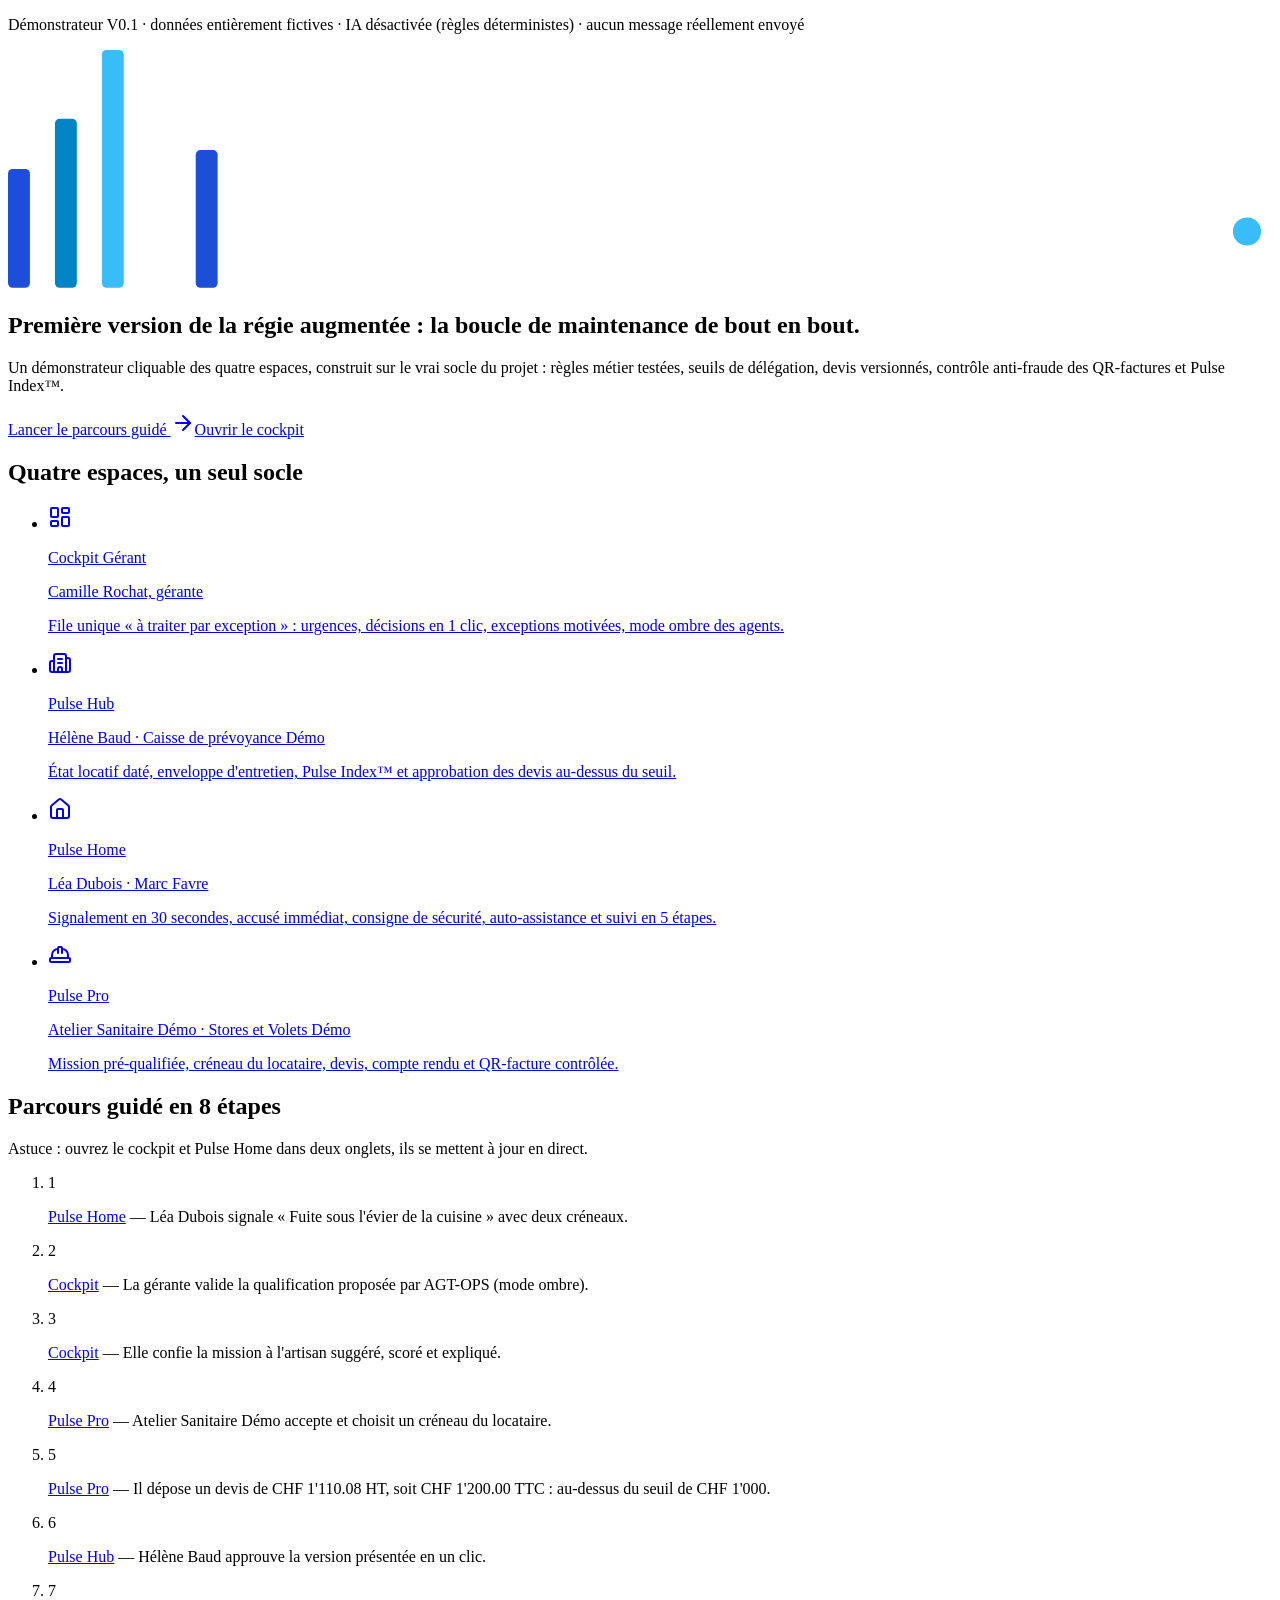
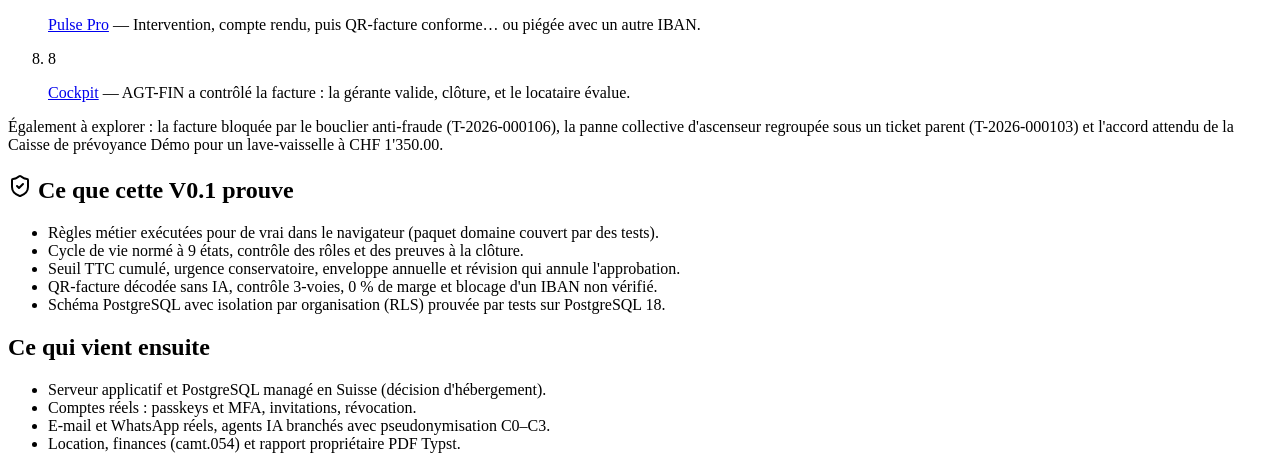
==== commit 1a1d0b16: "deploy: démonstrateur 06a1441" ====
--- a/index.html
+++ b/index.html
@@ -1 +1 @@
-<!DOCTYPE html><html lang="fr-CH"><head><meta charSet="utf-8"/><meta name="viewport" content="width=device-width, initial-scale=1"/><link rel="stylesheet" href="/_next/static/chunks/36algj4gby494.css" data-precedence="next"/><link rel="preload" as="script" fetchPriority="low" href="/_next/static/chunks/1cq1qj4xeth47.js"/><script src="/_next/static/chunks/0_6jkbpk-fw45.js" async=""></script><script src="/_next/static/chunks/2whwbpfir5llt.js" async=""></script><script src="/_next/static/chunks/2mz5ivwfuxly3.js" async=""></script><script src="/_next/static/chunks/turbopack-3-ry682tkyiqk.js" async=""></script><script src="/_next/static/chunks/3727-02i72m06.js" async=""></script><script src="/_next/static/chunks/2d64q6y510tt-.js" async=""></script><script src="/_next/static/chunks/1t307vsdlt3bs.js" async=""></script><meta name="theme-color" content="#0B192C"/><title>PROPULSIO — Démonstrateur V0.1</title><meta name="description" content="Démonstrateur de la plateforme de régie immobilière PROPULSIO : cockpit gérant, Pulse Hub, Pulse Home et Pulse Pro, avec des données entièrement fictives."/><link rel="manifest" href="/manifest.webmanifest"/><meta name="robots" content="noindex, nofollow"/><link rel="icon" href="/icon.svg"/><script src="/_next/static/chunks/0cz1d0mv5g_q7.js" noModule=""></script></head><body><div hidden=""><!--$--><!--/$--></div><div class="min-h-dvh"><p class="bg-navy-deep px-4 py-1.5 text-center text-xs text-cyan-light">Démonstrateur V0.1 · données entièrement fictives · IA désactivée (règles déterministes) · aucun message réellement envoyé</p><section class="bg-navy text-white"><div class="mx-auto max-w-6xl px-4 py-12 sm:py-16"><svg viewBox="0 0 404 76" class="w-auto h-9" role="img" aria-label="PROPULSIO"><rect x="0" y="38" width="7" height="38" rx="1.5" fill="#1D4ED8"></rect><rect x="15" y="22" width="7" height="54" rx="1.5" fill="#0284C7"></rect><rect x="30" y="0" width="7" height="76" rx="1.5" fill="#38BDF8"></rect><rect x="45" y="14" width="7" height="62" rx="1.5" fill="#FFFFFF"></rect><rect x="60" y="32" width="7" height="44" rx="1.5" fill="#1D4ED8"></rect><text x="88" y="62" textLength="296" lengthAdjust="spacingAndGlyphs" font-family="Helvetica Neue, Helvetica, Arial, sans-serif" font-size="40" font-weight="700" letter-spacing="6" fill="#FFFFFF">PROPULSIO</text><circle cx="396" cy="58" r="4.5" fill="#38BDF8"></circle></svg><h1 class="mt-6 max-w-3xl text-3xl font-semibold leading-tight sm:text-4xl">Première version de la régie augmentée : la boucle de maintenance de bout en bout.</h1><p class="mt-4 max-w-2xl text-ice">Un démonstrateur cliquable des quatre espaces, construit sur le vrai socle du projet : règles métier testées, seuils de délégation, devis versionnés, contrôle anti-fraude des QR-factures et Pulse Index™.</p><div class="mt-6 flex flex-wrap gap-3"><a class="inline-flex items-center justify-center gap-2 rounded-md font-medium transition-colors focus-visible:outline-2 focus-visible:outline-offset-2 disabled:cursor-not-allowed disabled:opacity-50 bg-royal text-white hover:bg-[#1e40af] focus-visible:outline-royal h-12 px-6 text-base" href="/locataires/signaler/">Lancer le parcours guidé <svg xmlns="http://www.w3.org/2000/svg" width="24" height="24" viewBox="0 0 24 24" fill="none" stroke="currentColor" stroke-width="2" stroke-linecap="round" stroke-linejoin="round" class="lucide lucide-arrow-right size-4" aria-hidden="true"><path d="M5 12h14"></path><path d="m12 5 7 7-7 7"></path></svg></a><a class="inline-flex items-center justify-center gap-2 rounded-md font-medium transition-colors focus-visible:outline-2 focus-visible:outline-offset-2 disabled:cursor-not-allowed disabled:opacity-50 bg-navy text-white hover:bg-navy-card focus-visible:outline-pulse h-12 px-6 text-base border border-line-dark" href="/gestion/">Ouvrir le cockpit</a></div></div></section><main class="mx-auto max-w-6xl space-y-10 px-4 py-10"><section aria-labelledby="espaces"><h2 id="espaces" class="text-xl font-semibold">Quatre espaces, un seul socle</h2><ul class="mt-4 grid gap-4 sm:grid-cols-2 lg:grid-cols-4"><li><a class="block h-full rounded-lg border border-line bg-surface p-4 transition-colors hover:border-royal" href="/gestion/"><svg xmlns="http://www.w3.org/2000/svg" width="24" height="24" viewBox="0 0 24 24" fill="none" stroke="currentColor" stroke-width="2" stroke-linecap="round" stroke-linejoin="round" class="lucide lucide-layout-dashboard size-5 text-royal" aria-hidden="true"><rect width="7" height="9" x="3" y="3" rx="1"></rect><rect width="7" height="5" x="14" y="3" rx="1"></rect><rect width="7" height="9" x="14" y="12" rx="1"></rect><rect width="7" height="5" x="3" y="16" rx="1"></rect></svg><p class="mt-3 font-semibold">Cockpit Gérant</p><p class="text-xs text-ink-muted">Camille Rochat, gérante</p><p class="mt-2 text-sm text-ink-2">File unique « à traiter par exception » : urgences, décisions en 1 clic, exceptions motivées, mode ombre des agents.</p></a></li><li><a class="block h-full rounded-lg border border-line bg-surface p-4 transition-colors hover:border-royal" href="/proprietaires/"><svg xmlns="http://www.w3.org/2000/svg" width="24" height="24" viewBox="0 0 24 24" fill="none" stroke="currentColor" stroke-width="2" stroke-linecap="round" stroke-linejoin="round" class="lucide lucide-building-complex lucide-building-2 size-5 text-royal" aria-hidden="true"><path d="M10 12h4"></path><path d="M10 8h4"></path><path d="M14 21v-3a2 2 0 0 0-4 0v3"></path><path d="M6 10H4a2 2 0 0 0-2 2v7a2 2 0 0 0 2 2h16a2 2 0 0 0 2-2V9a2 2 0 0 0-2-2h-2"></path><path d="M6 21V5a2 2 0 0 1 2-2h8a2 2 0 0 1 2 2v16"></path></svg><p class="mt-3 font-semibold">Pulse Hub</p><p class="text-xs text-ink-muted">Hélène Baud · Caisse de prévoyance Démo</p><p class="mt-2 text-sm text-ink-2">État locatif daté, enveloppe d&#x27;entretien, Pulse Index™ et approbation des devis au-dessus du seuil.</p></a></li><li><a class="block h-full rounded-lg border border-line bg-surface p-4 transition-colors hover:border-royal" href="/locataires/"><svg xmlns="http://www.w3.org/2000/svg" width="24" height="24" viewBox="0 0 24 24" fill="none" stroke="currentColor" stroke-width="2" stroke-linecap="round" stroke-linejoin="round" class="lucide lucide-house lucide-home size-5 text-royal" aria-hidden="true"><path d="M15 21v-8a1 1 0 0 0-1-1h-4a1 1 0 0 0-1 1v8"></path><path d="M3 10a2 2 0 0 1 .709-1.528l7-6a2 2 0 0 1 2.582 0l7 6A2 2 0 0 1 21 10v9a2 2 0 0 1-2 2H5a2 2 0 0 1-2-2z"></path></svg><p class="mt-3 font-semibold">Pulse Home</p><p class="text-xs text-ink-muted">Léa Dubois · Marc Favre</p><p class="mt-2 text-sm text-ink-2">Signalement en 30 secondes, accusé immédiat, consigne de sécurité, auto-assistance et suivi en 5 étapes.</p></a></li><li><a class="block h-full rounded-lg border border-line bg-surface p-4 transition-colors hover:border-royal" href="/prestataires/"><svg xmlns="http://www.w3.org/2000/svg" width="24" height="24" viewBox="0 0 24 24" fill="none" stroke="currentColor" stroke-width="2" stroke-linecap="round" stroke-linejoin="round" class="lucide lucide-hard-hat size-5 text-royal" aria-hidden="true"><path d="M10 10V5a1 1 0 0 1 1-1h2a1 1 0 0 1 1 1v5"></path><path d="M14 6a6 6 0 0 1 6 6v3"></path><path d="M4 15v-3a6 6 0 0 1 6-6"></path><rect x="2" y="15" width="20" height="4" rx="1"></rect></svg><p class="mt-3 font-semibold">Pulse Pro</p><p class="text-xs text-ink-muted">Atelier Sanitaire Démo · Stores et Volets Démo</p><p class="mt-2 text-sm text-ink-2">Mission pré-qualifiée, créneau du locataire, devis, compte rendu et QR-facture contrôlée.</p></a></li></ul></section><section aria-labelledby="parcours" class="rounded-lg border border-line bg-surface p-5"><h2 id="parcours" class="text-xl font-semibold">Parcours guidé en 8 étapes</h2><p class="mt-1 text-sm text-ink-muted">Astuce : ouvrez le cockpit et Pulse Home dans deux onglets, ils se mettent à jour en direct.</p><ol class="mt-4 space-y-2"><li class="flex gap-3"><span class="flex size-7 shrink-0 items-center justify-center rounded-full bg-navy text-sm font-semibold text-white tabular-nums">1</span><p class="pt-0.5 text-sm"><a class="font-medium text-royal underline-offset-2 hover:underline" href="/locataires/signaler/">Pulse Home</a> <!-- -->— <!-- -->Léa Dubois signale « Fuite sous l&#x27;évier de la cuisine » avec deux créneaux.</p></li><li class="flex gap-3"><span class="flex size-7 shrink-0 items-center justify-center rounded-full bg-navy text-sm font-semibold text-white tabular-nums">2</span><p class="pt-0.5 text-sm"><a class="font-medium text-royal underline-offset-2 hover:underline" href="/gestion/">Cockpit</a> <!-- -->— <!-- -->La gérante valide la qualification proposée par AGT-OPS (mode ombre).</p></li><li class="flex gap-3"><span class="flex size-7 shrink-0 items-center justify-center rounded-full bg-navy text-sm font-semibold text-white tabular-nums">3</span><p class="pt-0.5 text-sm"><a class="font-medium text-royal underline-offset-2 hover:underline" href="/gestion/">Cockpit</a> <!-- -->— <!-- -->Elle confie la mission à l&#x27;artisan suggéré, scoré et expliqué.</p></li><li class="flex gap-3"><span class="flex size-7 shrink-0 items-center justify-center rounded-full bg-navy text-sm font-semibold text-white tabular-nums">4</span><p class="pt-0.5 text-sm"><a class="font-medium text-royal underline-offset-2 hover:underline" href="/prestataires/">Pulse Pro</a> <!-- -->— <!-- -->Atelier Sanitaire Démo accepte et choisit un créneau du locataire.</p></li><li class="flex gap-3"><span class="flex size-7 shrink-0 items-center justify-center rounded-full bg-navy text-sm font-semibold text-white tabular-nums">5</span><p class="pt-0.5 text-sm"><a class="font-medium text-royal underline-offset-2 hover:underline" href="/prestataires/">Pulse Pro</a> <!-- -->— <!-- -->Il dépose un devis de CHF 1&#x27;110.08 HT, soit CHF 1&#x27;200.00 TTC : au-dessus du seuil de CHF 1&#x27;000.</p></li><li class="flex gap-3"><span class="flex size-7 shrink-0 items-center justify-center rounded-full bg-navy text-sm font-semibold text-white tabular-nums">6</span><p class="pt-0.5 text-sm"><a class="font-medium text-royal underline-offset-2 hover:underline" href="/proprietaires/">Pulse Hub</a> <!-- -->— <!-- -->Hélène Baud approuve la version présentée en un clic.</p></li><li class="flex gap-3"><span class="flex size-7 shrink-0 items-center justify-center rounded-full bg-navy text-sm font-semibold text-white tabular-nums">7</span><p class="pt-0.5 text-sm"><a class="font-medium text-royal underline-offset-2 hover:underline" href="/prestataires/">Pulse Pro</a> <!-- -->— <!-- -->Intervention, compte rendu, puis QR-facture conforme… ou piégée avec un autre IBAN.</p></li><li class="flex gap-3"><span class="flex size-7 shrink-0 items-center justify-center rounded-full bg-navy text-sm font-semibold text-white tabular-nums">8</span><p class="pt-0.5 text-sm"><a class="font-medium text-royal underline-offset-2 hover:underline" href="/gestion/">Cockpit</a> <!-- -->— <!-- -->AGT-FIN a contrôlé la facture : la gérante valide, clôture, et le locataire évalue.</p></li></ol><p class="mt-4 text-sm text-ink-2">Également à explorer : la facture bloquée par le bouclier anti-fraude (T-2026-000106), la panne collective d&#x27;ascenseur regroupée sous un ticket parent (T-2026-000103) et l&#x27;accord attendu de la Caisse de prévoyance Démo pour un lave-vaisselle à CHF 1&#x27;350.00.</p></section><section aria-labelledby="perimetre" class="grid gap-4 lg:grid-cols-2"><div class="rounded-lg border border-line bg-surface p-5"><h2 id="perimetre" class="flex items-center gap-2 text-lg font-semibold"><svg xmlns="http://www.w3.org/2000/svg" width="24" height="24" viewBox="0 0 24 24" fill="none" stroke="currentColor" stroke-width="2" stroke-linecap="round" stroke-linejoin="round" class="lucide lucide-shield-check size-5 text-cyan-dark" aria-hidden="true"><path d="M20 13c0 5-3.5 7.5-7.66 8.95a1 1 0 0 1-.67-.01C7.5 20.5 4 18 4 13V6a1 1 0 0 1 1-1c2 0 4.5-1.2 6.24-2.72a1.17 1.17 0 0 1 1.52 0C14.51 3.81 17 5 19 5a1 1 0 0 1 1 1z"></path><path d="m9 12 2 2 4-4"></path></svg> Ce que cette V0.1 prouve</h2><ul class="mt-3 list-disc space-y-1 pl-5 text-sm text-ink-2"><li>Règles métier exécutées pour de vrai dans le navigateur (paquet domaine couvert par des tests).</li><li>Cycle de vie normé à 9 états, contrôle des rôles et des preuves à la clôture.</li><li>Seuil TTC cumulé, urgence conservatoire, enveloppe annuelle et révision qui annule l&#x27;approbation.</li><li>QR-facture décodée sans IA, contrôle 3-voies, 0 % de marge et blocage d&#x27;un IBAN non vérifié.</li><li>Schéma PostgreSQL avec isolation par organisation (RLS) prouvée par tests sur PostgreSQL 18.</li></ul></div><div class="rounded-lg border border-line bg-surface p-5"><h2 class="text-lg font-semibold">Ce qui vient ensuite</h2><ul class="mt-3 list-disc space-y-1 pl-5 text-sm text-ink-2"><li>Serveur applicatif et PostgreSQL managé en Suisse (décision d&#x27;hébergement).</li><li>Comptes réels : passkeys et MFA, invitations, révocation.</li><li>E-mail et WhatsApp réels, agents IA branchés avec pseudonymisation C0–C3.</li><li>Location, finances (camt.054) et rapport propriétaire PDF Typst.</li></ul></div></section></main></div><!--$--><!--/$--><script id="_R_">(globalThis["TURBOPACK"] || (globalThis["TURBOPACK"] = [])).push({"otherChunks":["static/chunks/1cq1qj4xeth47.js","static/chunks/0_6jkbpk-fw45.js","static/chunks/2whwbpfir5llt.js","static/chunks/2mz5ivwfuxly3.js"],"runtimeModuleIds":[95637]});</script><script src="/_next/static/chunks/1cq1qj4xeth47.js" async=""></script><script>(self.__next_f=self.__next_f||[]).push([0])</script><script>self.__next_f.push([1,"1:\"$Sreact.fragment\"\n2:\"/_next/static/chunks/3727-02i72m06.js\"\n3:I[42194,[\"$2\"],\"default\"]\n4:I[5817,[\"$2\"],\"default\"]\n5:\"/_next/static/chunks/2d64q6y510tt-.js\"\n6:\"/_next/static/chunks/1t307vsdlt3bs.js\"\n7:I[8505,[\"$2\",\"$5\",\"$6\"],\"\"]\n9:I[28126,[\"$2\",\"$5\",\"$6\"],\"DemoBanner\"]\na:I[6465,[\"$2\",\"$5\",\"$6\"],\"default\"]\n16:\"ViewportBoundary\"\n17:I[13693,[\"$2\"],\"$16\"]\n19:\"MetadataBoundary\"\n1a:I[13693,[\"$2\"],\"$19\"]\n1b:\"$Sreact.suspense\"\n1d:I[35733,[\"$2\"],\"default\",1]\n:HL[\"/_next/static/chunks/36algj4gby494.css\",\"style\"]\n"])</script><script>self.__next_f.push([1,"8:[[\"children\",{\"s\":\"__PAGE__\",\"h\":512,\"d\":{\"r\":[\"$\",\"$1\",\"c\",{\"children\":[[\"$\",\"div\",null,{\"className\":\"min-h-dvh\",\"children\":[[\"$\",\"$L9\",null,{}],[\"$\",\"section\",null,{\"className\":\"bg-navy text-white\",\"children\":[\"$\",\"div\",null,{\"className\":\"mx-auto max-w-6xl px-4 py-12 sm:py-16\",\"children\":[[\"$\",\"svg\",null,{\"viewBox\":\"0 0 404 76\",\"className\":\"w-auto h-9\",\"role\":\"img\",\"aria-label\":\"PROPULSIO\",\"children\":[[\"$\",\"rect\",null,{\"x\":\"0\",\"y\":\"38\",\"width\":\"7\",\"height\":\"38\",\"rx\":\"1.5\",\"fill\":\"#1D4ED8\"}],[\"$\",\"rect\",null,{\"x\":\"15\",\"y\":\"22\",\"width\":\"7\",\"height\":\"54\",\"rx\":\"1.5\",\"fill\":\"#0284C7\"}],[\"$\",\"rect\",null,{\"x\":\"30\",\"y\":\"0\",\"width\":\"7\",\"height\":\"76\",\"rx\":\"1.5\",\"fill\":\"#38BDF8\"}],[\"$\",\"rect\",null,{\"x\":\"45\",\"y\":\"14\",\"width\":\"7\",\"height\":\"62\",\"rx\":\"1.5\",\"fill\":\"#FFFFFF\"}],[\"$\",\"rect\",null,{\"x\":\"60\",\"y\":\"32\",\"width\":\"7\",\"height\":\"44\",\"rx\":\"1.5\",\"fill\":\"#1D4ED8\"}],[[\"$\",\"text\",null,{\"x\":\"88\",\"y\":\"62\",\"textLength\":\"296\",\"lengthAdjust\":\"spacingAndGlyphs\",\"fontFamily\":\"Helvetica Neue, Helvetica, Arial, sans-serif\",\"fontSize\":\"40\",\"fontWeight\":\"700\",\"letterSpacing\":\"6\",\"fill\":\"#FFFFFF\",\"children\":\"PROPULSIO\"}],[\"$\",\"circle\",null,{\"cx\":\"396\",\"cy\":\"58\",\"r\":\"4.5\",\"fill\":\"#38BDF8\"}]]]}],[\"$\",\"h1\",null,{\"className\":\"mt-6 max-w-3xl text-3xl font-semibold leading-tight sm:text-4xl\",\"children\":\"Première version de la régie augmentée : la boucle de maintenance de bout en bout.\"}],[\"$\",\"p\",null,{\"className\":\"mt-4 max-w-2xl text-ice\",\"children\":\"Un démonstrateur cliquable des quatre espaces, construit sur le vrai socle du projet : règles métier testées, seuils de délégation, devis versionnés, contrôle anti-fraude des QR-factures et Pulse Index™.\"}],[\"$\",\"div\",null,{\"className\":\"mt-6 flex flex-wrap gap-3\",\"children\":[[\"$\",\"$L7\",null,{\"href\":\"/locataires/signaler/\",\"className\":\"inline-flex items-center justify-center gap-2 rounded-md font-medium transition-colors focus-visible:outline-2 focus-visible:outline-offset-2 disabled:cursor-not-allowed disabled:opacity-50 bg-royal text-white hover:bg-[#1e40af] focus-visible:outline-royal h-12 px-6 text-base\",\"children\":[\"Lancer le parcours guidé \",[\"$\",\"$La\",null,{\"ref\":\"$undefined\",\"icon\":{\"name\":\"arrow-right\",\"size\":24,\"node\":[[\"path\",{\"d\":\"M5 12h14\",\"key\":\"1ays0h\"}],[\"path\",{\"d\":\"m12 5 7 7-7 7\",\"key\":\"xquz4c\"}]]},\"className\":\"size-4\",\"aria-hidden\":true}]]}],[\"$\",\"$L7\",null,{\"href\":\"/gestion/\",\"className\":\"inline-flex items-center justify-center gap-2 rounded-md font-medium transition-colors focus-visible:outline-2 focus-visible:outline-offset-2 disabled:cursor-not-allowed disabled:opacity-50 bg-navy text-white hover:bg-navy-card focus-visible:outline-pulse h-12 px-6 text-base border border-line-dark\",\"children\":\"Ouvrir le cockpit\"}]]}]]}]}],[\"$\",\"main\",null,{\"className\":\"mx-auto max-w-6xl space-y-10 px-4 py-10\",\"children\":[[\"$\",\"section\",null,{\"aria-labelledby\":\"espaces\",\"children\":[[\"$\",\"h2\",null,{\"id\":\"espaces\",\"className\":\"text-xl font-semibold\",\"children\":\"Quatre espaces, un seul socle\"}],[\"$\",\"ul\",null,{\"className\":\"mt-4 grid gap-4 sm:grid-cols-2 lg:grid-cols-4\",\"children\":[[\"$\",\"li\",\"/gestion/\",{\"children\":[\"$\",\"$L7\",null,{\"href\":\"/gestion/\",\"className\":\"block h-full rounded-lg border border-line bg-surface p-4 transition-colors hover:border-royal\",\"children\":[[\"$\",\"$La\",null,{\"ref\":\"$undefined\",\"icon\":{\"name\":\"layout-dashboard\",\"size\":24,\"node\":[[\"rect\",{\"width\":\"7\",\"height\":\"9\",\"x\":\"3\",\"y\":\"3\",\"rx\":\"1\",\"key\":\"10lvy0\"}],[\"rect\",{\"width\":\"7\",\"height\":\"5\",\"x\":\"14\",\"y\":\"3\",\"rx\":\"1\",\"key\":\"16une8\"}],[\"rect\",{\"width\":\"7\",\"height\":\"9\",\"x\":\"14\",\"y\":\"12\",\"rx\":\"1\",\"key\":\"1hutg5\"}],[\"rect\",{\"width\":\"7\",\"height\":\"5\",\"x\":\"3\",\"y\":\"16\",\"rx\":\"1\",\"key\":\"ldoo1y\"}]]},\"className\":\"size-5 text-royal\",\"aria-hidden\":true}],\"$Lb\",\"$Lc\",\"$Ld\"]}]}],\"$Le\",\"$Lf\",\"$L10\"]}]]}],\"$L11\",\"$L12\"]}]]}],[\"$L13\",\"$L14\"],\"$L15\"]}],\"p\":false,\"v\":null}}]]\n"])</script><script>self.__next_f.push([1,"0:{\"P\":null,\"c\":[\"\",\"\"],\"q\":\"\",\"i\":false,\"t\":{\"t\":{\"s\":\"\",\"h\":528,\"d\":{\"r\":[\"$\",\"$1\",\"c\",{\"children\":[[[\"$\",\"link\",\"0\",{\"rel\":\"stylesheet\",\"href\":\"/_next/static/chunks/36algj4gby494.css\",\"precedence\":\"next\",\"crossOrigin\":\"$undefined\",\"nonce\":\"$undefined\"}],[\"$\",\"script\",\"script-0\",{\"src\":\"/_next/static/chunks/3727-02i72m06.js\",\"async\":true,\"nonce\":\"$undefined\"}]],[\"$\",\"html\",null,{\"lang\":\"fr-CH\",\"children\":[\"$\",\"body\",null,{\"children\":[\"$\",\"$L3\",null,{\"parallelRouterKey\":\"children\",\"error\":\"$undefined\",\"errorStyles\":\"$undefined\",\"errorScripts\":\"$undefined\",\"template\":[\"$\",\"$L4\",null,{}],\"templateStyles\":\"$undefined\",\"templateScripts\":\"$undefined\",\"notFound\":[[\"$\",\"main\",null,{\"className\":\"mx-auto max-w-xl px-4 py-16 text-center\",\"children\":[[\"$\",\"h1\",null,{\"className\":\"text-2xl font-semibold\",\"children\":\"Page introuvable\"}],[\"$\",\"p\",null,{\"className\":\"mt-2 text-ink-muted\",\"children\":\"Cette page n'existe pas dans le démonstrateur.\"}],[\"$\",\"$L7\",null,{\"href\":\"/\",\"className\":\"mt-4 inline-block text-royal underline\",\"children\":\"Retour à l'accueil\"}]]}],[]],\"forbidden\":\"$undefined\",\"unauthorized\":\"$undefined\"}]}]}]]}],\"p\":false,\"v\":null},\"c\":\"$Q8\"},\"h\":{\"r\":[\"$\",\"$1\",\"h\",{\"children\":[null,[\"$\",\"$L17\",null,{\"children\":\"$L18\"}],[\"$\",\"$L1a\",null,{\"children\":[[\"$\",\"div\",null,{\"hidden\":true,\"children\":[\"$\",\"$1b\",null,{\"name\":\"Next.Metadata\",\"children\":\"$L1c\"}]}],null]}],null]}],\"p\":false,\"v\":null}},\"m\":\"$undefined\",\"G\":[\"$1d\",[[\"$\",\"link\",\"0\",{\"rel\":\"stylesheet\",\"href\":\"/_next/static/chunks/36algj4gby494.css\",\"precedence\":\"next\",\"crossOrigin\":\"$undefined\",\"nonce\":\"$undefined\"}]]],\"S\":true,\"r\":\"$undefined\",\"s\":\"$undefined\",\"a\":\"$undefined\",\"l\":\"$undefined\",\"p\":\"$undefined\",\"d\":\"$undefined\",\"b\":\"DPXhPSD0Ulr1evKCI569k\"}\n"])</script><script>self.__next_f.push([1,"22:I[13693,[\"$2\"],\"OutletBoundary\"]\nb:[\"$\",\"p\",null,{\"className\":\"mt-3 font-semibold\",\"children\":\"Cockpit Gérant\"}]\nc:[\"$\",\"p\",null,{\"className\":\"text-xs text-ink-muted\",\"children\":\"Camille Rochat, gérante\"}]\nd:[\"$\",\"p\",null,{\"className\":\"mt-2 text-sm text-ink-2\",\"children\":\"File unique « à traiter par exception » : urgences, décisions en 1 clic, exceptions motivées, mode ombre des agents.\"}]\ne:[\"$\",\"li\",\"/proprietaires/\",{\"children\":[\"$\",\"$L7\",null,{\"href\":\"/proprietaires/\",\"className\":\"block h-full rounded-lg border border-line bg-surface p-4 transition-colors hover:border-royal\",\"children\":[[\"$\",\"$La\",null,{\"ref\":\"$undefined\",\"icon\":{\"name\":\"building-complex\",\"size\":24,\"node\":[[\"path\",{\"d\":\"M10 12h4\",\"key\":\"a56b0p\"}],[\"path\",{\"d\":\"M10 8h4\",\"key\":\"1sr2af\"}],[\"path\",{\"d\":\"M14 21v-3a2 2 0 0 0-4 0v3\",\"key\":\"1rgiei\"}],[\"path\",{\"d\":\"M6 10H4a2 2 0 0 0-2 2v7a2 2 0 0 0 2 2h16a2 2 0 0 0 2-2V9a2 2 0 0 0-2-2h-2\",\"key\":\"secmi2\"}],[\"path\",{\"d\":\"M6 21V5a2 2 0 0 1 2-2h8a2 2 0 0 1 2 2v16\",\"key\":\"16ra0t\"}]],\"aliases\":[\"building-2\"]},\"className\":\"size-5 text-royal\",\"aria-hidden\":true}],[\"$\",\"p\",null,{\"className\":\"mt-3 font-semibold\",\"children\":\"Pulse Hub\"}],[\"$\",\"p\",null,{\"className\":\"text-xs text-ink-muted\",\"children\":\"Hélène Baud · Caisse de prévoyance Démo\"}],[\"$\",\"p\",null,{\"className\":\"mt-2 text-sm text-ink-2\",\"children\":\"État locatif daté, enveloppe d'entretien, Pulse Index™ et approbation des devis au-dessus du seuil.\"}]]}]}]\nf:[\"$\",\"li\",\"/locataires/\",{\"children\":[\"$\",\"$L7\",null,{\"href\":\"/locataires/\",\"className\":\"block h-full rounded-lg border border-line bg-surface p-4 transition-colors hover:border-royal\",\"children\":[[\"$\",\"$La\",null,{\"ref\":\"$undefined\",\"icon\":{\"name\":\"house\",\"size\":24,\"node\":[[\"path\",{\"d\":\"M15 21v-8a1 1 0 0 0-1-1h-4a1 1 0 0 0-1 1v8\",\"key\":\"5wwlr5\"}],[\"path\",{\"d\":\"M3 10a2 2 0 0 1 .709-1.528l7-6a2 2 0 0 1 2.582 0l7 6A2 2 0 0 1 21 10v9a2 2 0 0 1-2 2H5a2 2 0 0 1-2-2z\",\"key\":\"r6nss1\"}]],\"aliases\":[\"home\"]},\"className\":\"size-5 text-royal\",\"aria-hidden\":true}],[\"$\",\"p\",null,{\"className\":\"mt-3 font-semibold\",\"children\":\"Pulse Home\"}],[\"$\",\"p\",null,{\"className\":\"text-xs text-ink-muted\",\"children\":\"Léa Dubois · Marc Favre\"}],[\"$\",\"p\",null,{\"className\":\"mt-2 text-sm text-ink-2\",\"children\":\"Signalement en 30 secondes, accusé immédiat, consigne de sécurité, auto-assistance et suivi en 5 étapes.\"}]]}]}]\n10:[\"$\",\"li\",\"/prestataires/\",{\"children\":[\"$\",\"$L7\",null,{\"href\":\"/prestataires/\",\"className\":\"block h-full rounded-lg border border-line bg-surface p-4 transition-colors hover:border-royal\",\"children\":[[\"$\",\"$La\",null,{\"ref\":\"$undefined\",\"icon\":{\"name\":\"hard-hat\",\"size\":24,\"node\":[[\"path\",{\"d\":\"M10 10V5a1 1 0 0 1 1-1h2a1 1 0 0 1 1 1v5\",\"key\":\"1p9q5i\"}],[\"path\",{\"d\":\"M14 6a6 6 0 0 1 6 6v3\",\"key\":\"1hnv84\"}],[\"path\",{\"d\":\"M4 15v-3a6 6 0 0 1 6-6\",\"key\":\"9ciidu\"}],[\"rect\",{\"x\":\"2\",\"y\":\"15\",\"width\":\"20\",\"height\":\"4\",\"rx\":\"1\",\"key\":\"g3x8cw\"}]]},\"className\":\"size-5 text-royal\",\"aria-hidden\":true}],[\"$\",\"p\",null,{\"className\":\"mt-3 font-semibold\",\"children\":\"Pulse Pro\"}],[\"$\",\"p\",null,{\"className\":\"text-xs text-ink-muted\",\"children\":\"Atelier Sanitaire Démo · Stores et Volets Démo\"}],[\"$\",\"p\",null,{\"className\":\"mt-2 text-sm text-ink-2\",\"children\":\"Mission pré-qualifiée, créneau du locataire, devis, compte rendu et QR-facture contrôlée.\"}]]}]}]\n"])</script><script>self.__next_f.push([1,"11:[\"$\",\"section\",null,{\"aria-labelledby\":\"parcours\",\"className\":\"rounded-lg border border-line bg-surface p-5\",\"children\":[[\"$\",\"h2\",null,{\"id\":\"parcours\",\"className\":\"text-xl font-semibold\",\"children\":\"Parcours guidé en 8 étapes\"}],[\"$\",\"p\",null,{\"className\":\"mt-1 text-sm text-ink-muted\",\"children\":\"Astuce : ouvrez le cockpit et Pulse Home dans deux onglets, ils se mettent à jour en direct.\"}],[\"$\",\"ol\",null,{\"className\":\"mt-4 space-y-2\",\"children\":[[\"$\",\"li\",\"Léa Dubois signale « Fuite sous l'évier de la cuisine » avec deux créneaux.\",{\"className\":\"flex gap-3\",\"children\":[[\"$\",\"span\",null,{\"className\":\"flex size-7 shrink-0 items-center justify-center rounded-full bg-navy text-sm font-semibold text-white tabular-nums\",\"children\":1}],[\"$\",\"p\",null,{\"className\":\"pt-0.5 text-sm\",\"children\":[[\"$\",\"$L7\",null,{\"href\":\"/locataires/signaler/\",\"className\":\"font-medium text-royal underline-offset-2 hover:underline\",\"children\":\"Pulse Home\"}],\" \",\"— \",\"Léa Dubois signale « Fuite sous l'évier de la cuisine » avec deux créneaux.\"]}]]}],[\"$\",\"li\",\"La gérante valide la qualification proposée par AGT-OPS (mode ombre).\",{\"className\":\"flex gap-3\",\"children\":[[\"$\",\"span\",null,{\"className\":\"flex size-7 shrink-0 items-center justify-center rounded-full bg-navy text-sm font-semibold text-white tabular-nums\",\"children\":2}],[\"$\",\"p\",null,{\"className\":\"pt-0.5 text-sm\",\"children\":[[\"$\",\"$L7\",null,{\"href\":\"/gestion/\",\"className\":\"font-medium text-royal underline-offset-2 hover:underline\",\"children\":\"Cockpit\"}],\" \",\"— \",\"La gérante valide la qualification proposée par AGT-OPS (mode ombre).\"]}]]}],[\"$\",\"li\",\"Elle confie la mission à l'artisan suggéré, scoré et expliqué.\",{\"className\":\"flex gap-3\",\"children\":[[\"$\",\"span\",null,{\"className\":\"flex size-7 shrink-0 items-center justify-center rounded-full bg-navy text-sm font-semibold text-white tabular-nums\",\"children\":3}],[\"$\",\"p\",null,{\"className\":\"pt-0.5 text-sm\",\"children\":[[\"$\",\"$L7\",null,{\"href\":\"/gestion/\",\"className\":\"font-medium text-royal underline-offset-2 hover:underline\",\"children\":\"Cockpit\"}],\" \",\"— \",\"Elle confie la mission à l'artisan suggéré, scoré et expliqué.\"]}]]}],[\"$\",\"li\",\"Atelier Sanitaire Démo accepte et choisit un créneau du locataire.\",{\"className\":\"flex gap-3\",\"children\":[[\"$\",\"span\",null,{\"className\":\"flex size-7 shrink-0 items-center justify-center rounded-full bg-navy text-sm font-semibold text-white tabular-nums\",\"children\":4}],[\"$\",\"p\",null,{\"className\":\"pt-0.5 text-sm\",\"children\":[[\"$\",\"$L7\",null,{\"href\":\"/prestataires/\",\"className\":\"font-medium text-royal underline-offset-2 hover:underline\",\"children\":\"Pulse Pro\"}],\" \",\"— \",\"Atelier Sanitaire Démo accepte et choisit un créneau du locataire.\"]}]]}],[\"$\",\"li\",\"Il dépose un devis de CHF 1'110.08 HT, soit CHF 1'200.00 TTC : au-dessus du seuil de CHF 1'000.\",{\"className\":\"flex gap-3\",\"children\":[[\"$\",\"span\",null,{\"className\":\"flex size-7 shrink-0 items-center justify-center rounded-full bg-navy text-sm font-semibold text-white tabular-nums\",\"children\":5}],[\"$\",\"p\",null,{\"className\":\"pt-0.5 text-sm\",\"children\":[[\"$\",\"$L7\",null,{\"href\":\"/prestataires/\",\"className\":\"font-medium text-royal underline-offset-2 hover:underline\",\"children\":\"Pulse Pro\"}],\" \",\"— \",\"Il dépose un devis de CHF 1'110.08 HT, soit CHF 1'200.00 TTC : au-dessus du seuil de CHF 1'000.\"]}]]}],[\"$\",\"li\",\"Hélène Baud approuve la version présentée en un clic.\",{\"className\":\"flex gap-3\",\"children\":[[\"$\",\"span\",null,{\"className\":\"flex size-7 shrink-0 items-center justify-center rounded-full bg-navy text-sm font-semibold text-white tabular-nums\",\"children\":6}],[\"$\",\"p\",null,{\"className\":\"pt-0.5 text-sm\",\"children\":[[\"$\",\"$L7\",null,{\"href\":\"/proprietaires/\",\"className\":\"font-medium text-royal underline-offset-2 hover:underline\",\"children\":\"Pulse Hub\"}],\" \",\"— \",\"Hélène Baud approuve la version présentée en un clic.\"]}]]}],[\"$\",\"li\",\"Intervention, compte rendu, puis QR-facture conforme… ou piégée avec un autre IBAN.\",{\"className\":\"flex gap-3\",\"children\":[\"$L1e\",\"$L1f\"]}],\"$L20\"]}],\"$L21\"]}]\n"])</script><script>self.__next_f.push([1,"12:[\"$\",\"section\",null,{\"aria-labelledby\":\"perimetre\",\"className\":\"grid gap-4 lg:grid-cols-2\",\"children\":[[\"$\",\"div\",null,{\"className\":\"rounded-lg border border-line bg-surface p-5\",\"children\":[[\"$\",\"h2\",null,{\"id\":\"perimetre\",\"className\":\"flex items-center gap-2 text-lg font-semibold\",\"children\":[[\"$\",\"$La\",null,{\"ref\":\"$undefined\",\"icon\":{\"name\":\"shield-check\",\"size\":24,\"node\":[[\"path\",{\"d\":\"M20 13c0 5-3.5 7.5-7.66 8.95a1 1 0 0 1-.67-.01C7.5 20.5 4 18 4 13V6a1 1 0 0 1 1-1c2 0 4.5-1.2 6.24-2.72a1.17 1.17 0 0 1 1.52 0C14.51 3.81 17 5 19 5a1 1 0 0 1 1 1z\",\"key\":\"oel41y\"}],[\"path\",{\"d\":\"m9 12 2 2 4-4\",\"key\":\"dzmm74\"}]]},\"className\":\"size-5 text-cyan-dark\",\"aria-hidden\":true}],\" Ce que cette V0.1 prouve\"]}],[\"$\",\"ul\",null,{\"className\":\"mt-3 list-disc space-y-1 pl-5 text-sm text-ink-2\",\"children\":[[\"$\",\"li\",null,{\"children\":\"Règles métier exécutées pour de vrai dans le navigateur (paquet domaine couvert par des tests).\"}],[\"$\",\"li\",null,{\"children\":\"Cycle de vie normé à 9 états, contrôle des rôles et des preuves à la clôture.\"}],[\"$\",\"li\",null,{\"children\":\"Seuil TTC cumulé, urgence conservatoire, enveloppe annuelle et révision qui annule l'approbation.\"}],[\"$\",\"li\",null,{\"children\":\"QR-facture décodée sans IA, contrôle 3-voies, 0 % de marge et blocage d'un IBAN non vérifié.\"}],[\"$\",\"li\",null,{\"children\":\"Schéma PostgreSQL avec isolation par organisation (RLS) prouvée par tests sur PostgreSQL 18.\"}]]}]]}],[\"$\",\"div\",null,{\"className\":\"rounded-lg border border-line bg-surface p-5\",\"children\":[[\"$\",\"h2\",null,{\"className\":\"text-lg font-semibold\",\"children\":\"Ce qui vient ensuite\"}],[\"$\",\"ul\",null,{\"className\":\"mt-3 list-disc space-y-1 pl-5 text-sm text-ink-2\",\"children\":[[\"$\",\"li\",null,{\"children\":\"Serveur applicatif et PostgreSQL managé en Suisse (décision d'hébergement).\"}],[\"$\",\"li\",null,{\"children\":\"Comptes réels : passkeys et MFA, invitations, révocation.\"}],[\"$\",\"li\",null,{\"children\":\"E-mail et WhatsApp réels, agents IA branchés avec pseudonymisation C0–C3.\"}],[\"$\",\"li\",null,{\"children\":\"Location, finances (camt.054) et rapport propriétaire PDF Typst.\"}]]}]]}]]}]\n"])</script><script>self.__next_f.push([1,"13:[\"$\",\"script\",\"script-0\",{\"src\":\"/_next/static/chunks/2d64q6y510tt-.js\",\"async\":true,\"nonce\":\"$undefined\"}]\n14:[\"$\",\"script\",\"script-1\",{\"src\":\"/_next/static/chunks/1t307vsdlt3bs.js\",\"async\":true,\"nonce\":\"$undefined\"}]\n15:[\"$\",\"$L22\",null,{\"children\":[\"$\",\"$1b\",null,{\"name\":\"Next.MetadataOutlet\",\"children\":\"$@23\"}]}]\n"])</script><script>self.__next_f.push([1,"1e:[\"$\",\"span\",null,{\"className\":\"flex size-7 shrink-0 items-center justify-center rounded-full bg-navy text-sm font-semibold text-white tabular-nums\",\"children\":7}]\n1f:[\"$\",\"p\",null,{\"className\":\"pt-0.5 text-sm\",\"children\":[[\"$\",\"$L7\",null,{\"href\":\"/prestataires/\",\"className\":\"font-medium text-royal underline-offset-2 hover:underline\",\"children\":\"Pulse Pro\"}],\" \",\"— \",\"Intervention, compte rendu, puis QR-facture conforme… ou piégée avec un autre IBAN.\"]}]\n20:[\"$\",\"li\",\"AGT-FIN a contrôlé la facture : la gérante valide, clôture, et le locataire évalue.\",{\"className\":\"flex gap-3\",\"children\":[[\"$\",\"span\",null,{\"className\":\"flex size-7 shrink-0 items-center justify-center rounded-full bg-navy text-sm font-semibold text-white tabular-nums\",\"children\":8}],[\"$\",\"p\",null,{\"className\":\"pt-0.5 text-sm\",\"children\":[[\"$\",\"$L7\",null,{\"href\":\"/gestion/\",\"className\":\"font-medium text-royal underline-offset-2 hover:underline\",\"children\":\"Cockpit\"}],\" \",\"— \",\"AGT-FIN a contrôlé la facture : la gérante valide, clôture, et le locataire évalue.\"]}]]}]\n21:[\"$\",\"p\",null,{\"className\":\"mt-4 text-sm text-ink-2\",\"children\":\"Également à explorer : la facture bloquée par le bouclier anti-fraude (T-2026-000106), la panne collective d'ascenseur regroupée sous un ticket parent (T-2026-000103) et l'accord attendu de la Caisse de prévoyance Démo pour un lave-vaisselle à CHF 1'350.00.\"}]\n"])</script><script>self.__next_f.push([1,"18:[[\"$\",\"meta\",\"0\",{\"charSet\":\"utf-8\"}],[\"$\",\"meta\",\"1\",{\"name\":\"viewport\",\"content\":\"width=device-width, initial-scale=1\"}],[\"$\",\"meta\",\"2\",{\"name\":\"theme-color\",\"content\":\"#0B192C\"}]]\n"])</script><script>self.__next_f.push([1,"24:I[14017,[\"$2\"],\"IconMark\"]\n1c:[[\"$\",\"title\",\"0\",{\"children\":\"PROPULSIO — Démonstrateur V0.1\"}],[\"$\",\"meta\",\"1\",{\"name\":\"description\",\"content\":\"Démonstrateur de la plateforme de régie immobilière PROPULSIO : cockpit gérant, Pulse Hub, Pulse Home et Pulse Pro, avec des données entièrement fictives.\"}],[\"$\",\"link\",\"2\",{\"rel\":\"manifest\",\"href\":\"/manifest.webmanifest\",\"crossOrigin\":\"$undefined\"}],[\"$\",\"meta\",\"3\",{\"name\":\"robots\",\"content\":\"noindex, nofollow\"}],[\"$\",\"link\",\"4\",{\"rel\":\"icon\",\"href\":\"/icon.svg\"}],[\"$\",\"$L24\",\"5\",{}]]\n23:null\n"])</script></body></html>+<!DOCTYPE html><html lang="fr-CH"><head><meta charSet="utf-8"/><meta name="viewport" content="width=device-width, initial-scale=1"/><link rel="stylesheet" href="/propulsio-demo/_next/static/chunks/36algj4gby494.css" data-precedence="next"/><link rel="preload" as="script" fetchPriority="low" href="/propulsio-demo/_next/static/chunks/1cq1qj4xeth47.js"/><script src="/propulsio-demo/_next/static/chunks/0_6jkbpk-fw45.js" async=""></script><script src="/propulsio-demo/_next/static/chunks/2whwbpfir5llt.js" async=""></script><script src="/propulsio-demo/_next/static/chunks/1_fw_nd-l_4tn.js" async=""></script><script src="/propulsio-demo/_next/static/chunks/turbopack-21j8u_jqy2fpj.js" async=""></script><script src="/propulsio-demo/_next/static/chunks/3727-02i72m06.js" async=""></script><script src="/propulsio-demo/_next/static/chunks/2d64q6y510tt-.js" async=""></script><script src="/propulsio-demo/_next/static/chunks/14l-y603qv6jv.js" async=""></script><meta name="theme-color" content="#0B192C"/><title>PROPULSIO — Démonstrateur V0.1</title><meta name="description" content="Démonstrateur de la plateforme de régie immobilière PROPULSIO : cockpit gérant, Pulse Hub, Pulse Home et Pulse Pro, avec des données entièrement fictives."/><link rel="manifest" href="/propulsio-demo/manifest.webmanifest"/><meta name="robots" content="noindex, nofollow"/><link rel="icon" href="/propulsio-demo/icon.svg"/><script src="/propulsio-demo/_next/static/chunks/0cz1d0mv5g_q7.js" noModule=""></script></head><body><div hidden=""><!--$--><!--/$--></div><div class="min-h-dvh"><p class="bg-navy-deep px-4 py-1.5 text-center text-xs text-cyan-light">Démonstrateur V0.1 · données entièrement fictives · IA désactivée (règles déterministes) · aucun message réellement envoyé</p><section class="bg-navy text-white"><div class="mx-auto max-w-6xl px-4 py-12 sm:py-16"><svg viewBox="0 0 404 76" class="w-auto h-9" role="img" aria-label="PROPULSIO"><rect x="0" y="38" width="7" height="38" rx="1.5" fill="#1D4ED8"></rect><rect x="15" y="22" width="7" height="54" rx="1.5" fill="#0284C7"></rect><rect x="30" y="0" width="7" height="76" rx="1.5" fill="#38BDF8"></rect><rect x="45" y="14" width="7" height="62" rx="1.5" fill="#FFFFFF"></rect><rect x="60" y="32" width="7" height="44" rx="1.5" fill="#1D4ED8"></rect><text x="88" y="62" textLength="296" lengthAdjust="spacingAndGlyphs" font-family="Helvetica Neue, Helvetica, Arial, sans-serif" font-size="40" font-weight="700" letter-spacing="6" fill="#FFFFFF">PROPULSIO</text><circle cx="396" cy="58" r="4.5" fill="#38BDF8"></circle></svg><h1 class="mt-6 max-w-3xl text-3xl font-semibold leading-tight sm:text-4xl">Première version de la régie augmentée : la boucle de maintenance de bout en bout.</h1><p class="mt-4 max-w-2xl text-ice">Un démonstrateur cliquable des quatre espaces, construit sur le vrai socle du projet : règles métier testées, seuils de délégation, devis versionnés, contrôle anti-fraude des QR-factures et Pulse Index™.</p><div class="mt-6 flex flex-wrap gap-3"><a class="inline-flex items-center justify-center gap-2 rounded-md font-medium transition-colors focus-visible:outline-2 focus-visible:outline-offset-2 disabled:cursor-not-allowed disabled:opacity-50 bg-royal text-white hover:bg-[#1e40af] focus-visible:outline-royal h-12 px-6 text-base" href="/propulsio-demo/locataires/signaler/">Lancer le parcours guidé <svg xmlns="http://www.w3.org/2000/svg" width="24" height="24" viewBox="0 0 24 24" fill="none" stroke="currentColor" stroke-width="2" stroke-linecap="round" stroke-linejoin="round" class="lucide lucide-arrow-right size-4" aria-hidden="true"><path d="M5 12h14"></path><path d="m12 5 7 7-7 7"></path></svg></a><a class="inline-flex items-center justify-center gap-2 rounded-md font-medium transition-colors focus-visible:outline-2 focus-visible:outline-offset-2 disabled:cursor-not-allowed disabled:opacity-50 bg-navy text-white hover:bg-navy-card focus-visible:outline-pulse h-12 px-6 text-base border border-line-dark" href="/propulsio-demo/gestion/">Ouvrir le cockpit</a></div></div></section><main class="mx-auto max-w-6xl space-y-10 px-4 py-10"><section aria-labelledby="espaces"><h2 id="espaces" class="text-xl font-semibold">Quatre espaces, un seul socle</h2><ul class="mt-4 grid gap-4 sm:grid-cols-2 lg:grid-cols-4"><li><a class="block h-full rounded-lg border border-line bg-surface p-4 transition-colors hover:border-royal" href="/propulsio-demo/gestion/"><svg xmlns="http://www.w3.org/2000/svg" width="24" height="24" viewBox="0 0 24 24" fill="none" stroke="currentColor" stroke-width="2" stroke-linecap="round" stroke-linejoin="round" class="lucide lucide-layout-dashboard size-5 text-royal" aria-hidden="true"><rect width="7" height="9" x="3" y="3" rx="1"></rect><rect width="7" height="5" x="14" y="3" rx="1"></rect><rect width="7" height="9" x="14" y="12" rx="1"></rect><rect width="7" height="5" x="3" y="16" rx="1"></rect></svg><p class="mt-3 font-semibold">Cockpit Gérant</p><p class="text-xs text-ink-muted">Camille Rochat, gérante</p><p class="mt-2 text-sm text-ink-2">File unique « à traiter par exception » : urgences, décisions en 1 clic, exceptions motivées, mode ombre des agents.</p></a></li><li><a class="block h-full rounded-lg border border-line bg-surface p-4 transition-colors hover:border-royal" href="/propulsio-demo/proprietaires/"><svg xmlns="http://www.w3.org/2000/svg" width="24" height="24" viewBox="0 0 24 24" fill="none" stroke="currentColor" stroke-width="2" stroke-linecap="round" stroke-linejoin="round" class="lucide lucide-building-complex lucide-building-2 size-5 text-royal" aria-hidden="true"><path d="M10 12h4"></path><path d="M10 8h4"></path><path d="M14 21v-3a2 2 0 0 0-4 0v3"></path><path d="M6 10H4a2 2 0 0 0-2 2v7a2 2 0 0 0 2 2h16a2 2 0 0 0 2-2V9a2 2 0 0 0-2-2h-2"></path><path d="M6 21V5a2 2 0 0 1 2-2h8a2 2 0 0 1 2 2v16"></path></svg><p class="mt-3 font-semibold">Pulse Hub</p><p class="text-xs text-ink-muted">Hélène Baud · Caisse de prévoyance Démo</p><p class="mt-2 text-sm text-ink-2">État locatif daté, enveloppe d&#x27;entretien, Pulse Index™ et approbation des devis au-dessus du seuil.</p></a></li><li><a class="block h-full rounded-lg border border-line bg-surface p-4 transition-colors hover:border-royal" href="/propulsio-demo/locataires/"><svg xmlns="http://www.w3.org/2000/svg" width="24" height="24" viewBox="0 0 24 24" fill="none" stroke="currentColor" stroke-width="2" stroke-linecap="round" stroke-linejoin="round" class="lucide lucide-house lucide-home size-5 text-royal" aria-hidden="true"><path d="M15 21v-8a1 1 0 0 0-1-1h-4a1 1 0 0 0-1 1v8"></path><path d="M3 10a2 2 0 0 1 .709-1.528l7-6a2 2 0 0 1 2.582 0l7 6A2 2 0 0 1 21 10v9a2 2 0 0 1-2 2H5a2 2 0 0 1-2-2z"></path></svg><p class="mt-3 font-semibold">Pulse Home</p><p class="text-xs text-ink-muted">Léa Dubois · Marc Favre</p><p class="mt-2 text-sm text-ink-2">Signalement en 30 secondes, accusé immédiat, consigne de sécurité, auto-assistance et suivi en 5 étapes.</p></a></li><li><a class="block h-full rounded-lg border border-line bg-surface p-4 transition-colors hover:border-royal" href="/propulsio-demo/prestataires/"><svg xmlns="http://www.w3.org/2000/svg" width="24" height="24" viewBox="0 0 24 24" fill="none" stroke="currentColor" stroke-width="2" stroke-linecap="round" stroke-linejoin="round" class="lucide lucide-hard-hat size-5 text-royal" aria-hidden="true"><path d="M10 10V5a1 1 0 0 1 1-1h2a1 1 0 0 1 1 1v5"></path><path d="M14 6a6 6 0 0 1 6 6v3"></path><path d="M4 15v-3a6 6 0 0 1 6-6"></path><rect x="2" y="15" width="20" height="4" rx="1"></rect></svg><p class="mt-3 font-semibold">Pulse Pro</p><p class="text-xs text-ink-muted">Atelier Sanitaire Démo · Stores et Volets Démo</p><p class="mt-2 text-sm text-ink-2">Mission pré-qualifiée, créneau du locataire, devis, compte rendu et QR-facture contrôlée.</p></a></li></ul></section><section aria-labelledby="parcours" class="rounded-lg border border-line bg-surface p-5"><h2 id="parcours" class="text-xl font-semibold">Parcours guidé en 8 étapes</h2><p class="mt-1 text-sm text-ink-muted">Astuce : ouvrez le cockpit et Pulse Home dans deux onglets, ils se mettent à jour en direct.</p><ol class="mt-4 space-y-2"><li class="flex gap-3"><span class="flex size-7 shrink-0 items-center justify-center rounded-full bg-navy text-sm font-semibold text-white tabular-nums">1</span><p class="pt-0.5 text-sm"><a class="font-medium text-royal underline-offset-2 hover:underline" href="/propulsio-demo/locataires/signaler/">Pulse Home</a> <!-- -->— <!-- -->Léa Dubois signale « Fuite sous l&#x27;évier de la cuisine » avec deux créneaux.</p></li><li class="flex gap-3"><span class="flex size-7 shrink-0 items-center justify-center rounded-full bg-navy text-sm font-semibold text-white tabular-nums">2</span><p class="pt-0.5 text-sm"><a class="font-medium text-royal underline-offset-2 hover:underline" href="/propulsio-demo/gestion/">Cockpit</a> <!-- -->— <!-- -->La gérante valide la qualification proposée par AGT-OPS (mode ombre).</p></li><li class="flex gap-3"><span class="flex size-7 shrink-0 items-center justify-center rounded-full bg-navy text-sm font-semibold text-white tabular-nums">3</span><p class="pt-0.5 text-sm"><a class="font-medium text-royal underline-offset-2 hover:underline" href="/propulsio-demo/gestion/">Cockpit</a> <!-- -->— <!-- -->Elle confie la mission à l&#x27;artisan suggéré, scoré et expliqué.</p></li><li class="flex gap-3"><span class="flex size-7 shrink-0 items-center justify-center rounded-full bg-navy text-sm font-semibold text-white tabular-nums">4</span><p class="pt-0.5 text-sm"><a class="font-medium text-royal underline-offset-2 hover:underline" href="/propulsio-demo/prestataires/">Pulse Pro</a> <!-- -->— <!-- -->Atelier Sanitaire Démo accepte et choisit un créneau du locataire.</p></li><li class="flex gap-3"><span class="flex size-7 shrink-0 items-center justify-center rounded-full bg-navy text-sm font-semibold text-white tabular-nums">5</span><p class="pt-0.5 text-sm"><a class="font-medium text-royal underline-offset-2 hover:underline" href="/propulsio-demo/prestataires/">Pulse Pro</a> <!-- -->— <!-- -->Il dépose un devis de CHF 1&#x27;110.08 HT, soit CHF 1&#x27;200.00 TTC : au-dessus du seuil de CHF 1&#x27;000.</p></li><li class="flex gap-3"><span class="flex size-7 shrink-0 items-center justify-center rounded-full bg-navy text-sm font-semibold text-white tabular-nums">6</span><p class="pt-0.5 text-sm"><a class="font-medium text-royal underline-offset-2 hover:underline" href="/propulsio-demo/proprietaires/">Pulse Hub</a> <!-- -->— <!-- -->Hélène Baud approuve la version présentée en un clic.</p></li><li class="flex gap-3"><span class="flex size-7 shrink-0 items-center justify-center rounded-full bg-navy text-sm font-semibold text-white tabular-nums">7</span><p class="pt-0.5 text-sm"><a class="font-medium text-royal underline-offset-2 hover:underline" href="/propulsio-demo/prestataires/">Pulse Pro</a> <!-- -->— <!-- -->Intervention, compte rendu, puis QR-facture conforme… ou piégée avec un autre IBAN.</p></li><li class="flex gap-3"><span class="flex size-7 shrink-0 items-center justify-center rounded-full bg-navy text-sm font-semibold text-white tabular-nums">8</span><p class="pt-0.5 text-sm"><a class="font-medium text-royal underline-offset-2 hover:underline" href="/propulsio-demo/gestion/">Cockpit</a> <!-- -->— <!-- -->AGT-FIN a contrôlé la facture : la gérante valide, clôture, et le locataire évalue.</p></li></ol><p class="mt-4 text-sm text-ink-2">Également à explorer : la facture bloquée par le bouclier anti-fraude (T-2026-000106), la panne collective d&#x27;ascenseur regroupée sous un ticket parent (T-2026-000103) et l&#x27;accord attendu de la Caisse de prévoyance Démo pour un lave-vaisselle à CHF 1&#x27;350.00.</p></section><section aria-labelledby="perimetre" class="grid gap-4 lg:grid-cols-2"><div class="rounded-lg border border-line bg-surface p-5"><h2 id="perimetre" class="flex items-center gap-2 text-lg font-semibold"><svg xmlns="http://www.w3.org/2000/svg" width="24" height="24" viewBox="0 0 24 24" fill="none" stroke="currentColor" stroke-width="2" stroke-linecap="round" stroke-linejoin="round" class="lucide lucide-shield-check size-5 text-cyan-dark" aria-hidden="true"><path d="M20 13c0 5-3.5 7.5-7.66 8.95a1 1 0 0 1-.67-.01C7.5 20.5 4 18 4 13V6a1 1 0 0 1 1-1c2 0 4.5-1.2 6.24-2.72a1.17 1.17 0 0 1 1.52 0C14.51 3.81 17 5 19 5a1 1 0 0 1 1 1z"></path><path d="m9 12 2 2 4-4"></path></svg> Ce que cette V0.1 prouve</h2><ul class="mt-3 list-disc space-y-1 pl-5 text-sm text-ink-2"><li>Règles métier exécutées pour de vrai dans le navigateur (paquet domaine couvert par des tests).</li><li>Cycle de vie normé à 9 états, contrôle des rôles et des preuves à la clôture.</li><li>Seuil TTC cumulé, urgence conservatoire, enveloppe annuelle et révision qui annule l&#x27;approbation.</li><li>QR-facture décodée sans IA, contrôle 3-voies, 0 % de marge et blocage d&#x27;un IBAN non vérifié.</li><li>Schéma PostgreSQL avec isolation par organisation (RLS) prouvée par tests sur PostgreSQL 18.</li></ul></div><div class="rounded-lg border border-line bg-surface p-5"><h2 class="text-lg font-semibold">Ce qui vient ensuite</h2><ul class="mt-3 list-disc space-y-1 pl-5 text-sm text-ink-2"><li>Serveur applicatif et PostgreSQL managé en Suisse (décision d&#x27;hébergement).</li><li>Comptes réels : passkeys et MFA, invitations, révocation.</li><li>E-mail et WhatsApp réels, agents IA branchés avec pseudonymisation C0–C3.</li><li>Location, finances (camt.054) et rapport propriétaire PDF Typst.</li></ul></div></section></main></div><!--$--><!--/$--><script id="_R_">(globalThis["TURBOPACK"] || (globalThis["TURBOPACK"] = [])).push({"otherChunks":["static/chunks/1cq1qj4xeth47.js","static/chunks/0_6jkbpk-fw45.js","static/chunks/2whwbpfir5llt.js","static/chunks/1_fw_nd-l_4tn.js"],"runtimeModuleIds":[95637]});</script><script src="/propulsio-demo/_next/static/chunks/1cq1qj4xeth47.js" async=""></script><script>(self.__next_f=self.__next_f||[]).push([0])</script><script>self.__next_f.push([1,"1:\"$Sreact.fragment\"\n2:\"/propulsio-demo/_next/static/chunks/3727-02i72m06.js\"\n3:I[42194,[\"$2\"],\"default\"]\n4:I[5817,[\"$2\"],\"default\"]\n5:\"/propulsio-demo/_next/static/chunks/2d64q6y510tt-.js\"\n6:\"/propulsio-demo/_next/static/chunks/14l-y603qv6jv.js\"\n7:I[8505,[\"$2\",\"$5\",\"$6\"],\"\"]\n9:I[28126,[\"$2\",\"$5\",\"$6\"],\"DemoBanner\"]\na:I[6465,[\"$2\",\"$5\",\"$6\"],\"default\"]\n16:\"ViewportBoundary\"\n17:I[13693,[\"$2\"],\"$16\"]\n19:\"MetadataBoundary\"\n1a:I[13693,[\"$2\"],\"$19\"]\n1b:\"$Sreact.suspense\"\n1d:I[35733,[\"$2\"],\"default\",1]\n:HL[\"/propulsio-demo/_next/static/chunks/36algj4gby494.css\",\"style\"]\n"])</script><script>self.__next_f.push([1,"8:[[\"children\",{\"s\":\"__PAGE__\",\"h\":512,\"d\":{\"r\":[\"$\",\"$1\",\"c\",{\"children\":[[\"$\",\"div\",null,{\"className\":\"min-h-dvh\",\"children\":[[\"$\",\"$L9\",null,{}],[\"$\",\"section\",null,{\"className\":\"bg-navy text-white\",\"children\":[\"$\",\"div\",null,{\"className\":\"mx-auto max-w-6xl px-4 py-12 sm:py-16\",\"children\":[[\"$\",\"svg\",null,{\"viewBox\":\"0 0 404 76\",\"className\":\"w-auto h-9\",\"role\":\"img\",\"aria-label\":\"PROPULSIO\",\"children\":[[\"$\",\"rect\",null,{\"x\":\"0\",\"y\":\"38\",\"width\":\"7\",\"height\":\"38\",\"rx\":\"1.5\",\"fill\":\"#1D4ED8\"}],[\"$\",\"rect\",null,{\"x\":\"15\",\"y\":\"22\",\"width\":\"7\",\"height\":\"54\",\"rx\":\"1.5\",\"fill\":\"#0284C7\"}],[\"$\",\"rect\",null,{\"x\":\"30\",\"y\":\"0\",\"width\":\"7\",\"height\":\"76\",\"rx\":\"1.5\",\"fill\":\"#38BDF8\"}],[\"$\",\"rect\",null,{\"x\":\"45\",\"y\":\"14\",\"width\":\"7\",\"height\":\"62\",\"rx\":\"1.5\",\"fill\":\"#FFFFFF\"}],[\"$\",\"rect\",null,{\"x\":\"60\",\"y\":\"32\",\"width\":\"7\",\"height\":\"44\",\"rx\":\"1.5\",\"fill\":\"#1D4ED8\"}],[[\"$\",\"text\",null,{\"x\":\"88\",\"y\":\"62\",\"textLength\":\"296\",\"lengthAdjust\":\"spacingAndGlyphs\",\"fontFamily\":\"Helvetica Neue, Helvetica, Arial, sans-serif\",\"fontSize\":\"40\",\"fontWeight\":\"700\",\"letterSpacing\":\"6\",\"fill\":\"#FFFFFF\",\"children\":\"PROPULSIO\"}],[\"$\",\"circle\",null,{\"cx\":\"396\",\"cy\":\"58\",\"r\":\"4.5\",\"fill\":\"#38BDF8\"}]]]}],[\"$\",\"h1\",null,{\"className\":\"mt-6 max-w-3xl text-3xl font-semibold leading-tight sm:text-4xl\",\"children\":\"Première version de la régie augmentée : la boucle de maintenance de bout en bout.\"}],[\"$\",\"p\",null,{\"className\":\"mt-4 max-w-2xl text-ice\",\"children\":\"Un démonstrateur cliquable des quatre espaces, construit sur le vrai socle du projet : règles métier testées, seuils de délégation, devis versionnés, contrôle anti-fraude des QR-factures et Pulse Index™.\"}],[\"$\",\"div\",null,{\"className\":\"mt-6 flex flex-wrap gap-3\",\"children\":[[\"$\",\"$L7\",null,{\"href\":\"/locataires/signaler/\",\"className\":\"inline-flex items-center justify-center gap-2 rounded-md font-medium transition-colors focus-visible:outline-2 focus-visible:outline-offset-2 disabled:cursor-not-allowed disabled:opacity-50 bg-royal text-white hover:bg-[#1e40af] focus-visible:outline-royal h-12 px-6 text-base\",\"children\":[\"Lancer le parcours guidé \",[\"$\",\"$La\",null,{\"ref\":\"$undefined\",\"icon\":{\"name\":\"arrow-right\",\"size\":24,\"node\":[[\"path\",{\"d\":\"M5 12h14\",\"key\":\"1ays0h\"}],[\"path\",{\"d\":\"m12 5 7 7-7 7\",\"key\":\"xquz4c\"}]]},\"className\":\"size-4\",\"aria-hidden\":true}]]}],[\"$\",\"$L7\",null,{\"href\":\"/gestion/\",\"className\":\"inline-flex items-center justify-center gap-2 rounded-md font-medium transition-colors focus-visible:outline-2 focus-visible:outline-offset-2 disabled:cursor-not-allowed disabled:opacity-50 bg-navy text-white hover:bg-navy-card focus-visible:outline-pulse h-12 px-6 text-base border border-line-dark\",\"children\":\"Ouvrir le cockpit\"}]]}]]}]}],[\"$\",\"main\",null,{\"className\":\"mx-auto max-w-6xl space-y-10 px-4 py-10\",\"children\":[[\"$\",\"section\",null,{\"aria-labelledby\":\"espaces\",\"children\":[[\"$\",\"h2\",null,{\"id\":\"espaces\",\"className\":\"text-xl font-semibold\",\"children\":\"Quatre espaces, un seul socle\"}],[\"$\",\"ul\",null,{\"className\":\"mt-4 grid gap-4 sm:grid-cols-2 lg:grid-cols-4\",\"children\":[[\"$\",\"li\",\"/gestion/\",{\"children\":[\"$\",\"$L7\",null,{\"href\":\"/gestion/\",\"className\":\"block h-full rounded-lg border border-line bg-surface p-4 transition-colors hover:border-royal\",\"children\":[[\"$\",\"$La\",null,{\"ref\":\"$undefined\",\"icon\":{\"name\":\"layout-dashboard\",\"size\":24,\"node\":[[\"rect\",{\"width\":\"7\",\"height\":\"9\",\"x\":\"3\",\"y\":\"3\",\"rx\":\"1\",\"key\":\"10lvy0\"}],[\"rect\",{\"width\":\"7\",\"height\":\"5\",\"x\":\"14\",\"y\":\"3\",\"rx\":\"1\",\"key\":\"16une8\"}],[\"rect\",{\"width\":\"7\",\"height\":\"9\",\"x\":\"14\",\"y\":\"12\",\"rx\":\"1\",\"key\":\"1hutg5\"}],[\"rect\",{\"width\":\"7\",\"height\":\"5\",\"x\":\"3\",\"y\":\"16\",\"rx\":\"1\",\"key\":\"ldoo1y\"}]]},\"className\":\"size-5 text-royal\",\"aria-hidden\":true}],\"$Lb\",\"$Lc\",\"$Ld\"]}]}],\"$Le\",\"$Lf\",\"$L10\"]}]]}],\"$L11\",\"$L12\"]}]]}],[\"$L13\",\"$L14\"],\"$L15\"]}],\"p\":false,\"v\":null}}]]\n"])</script><script>self.__next_f.push([1,"0:{\"P\":null,\"c\":[\"\",\"\"],\"q\":\"\",\"i\":false,\"t\":{\"t\":{\"s\":\"\",\"h\":528,\"d\":{\"r\":[\"$\",\"$1\",\"c\",{\"children\":[[[\"$\",\"link\",\"0\",{\"rel\":\"stylesheet\",\"href\":\"/propulsio-demo/_next/static/chunks/36algj4gby494.css\",\"precedence\":\"next\",\"crossOrigin\":\"$undefined\",\"nonce\":\"$undefined\"}],[\"$\",\"script\",\"script-0\",{\"src\":\"/propulsio-demo/_next/static/chunks/3727-02i72m06.js\",\"async\":true,\"nonce\":\"$undefined\"}]],[\"$\",\"html\",null,{\"lang\":\"fr-CH\",\"children\":[\"$\",\"body\",null,{\"children\":[\"$\",\"$L3\",null,{\"parallelRouterKey\":\"children\",\"error\":\"$undefined\",\"errorStyles\":\"$undefined\",\"errorScripts\":\"$undefined\",\"template\":[\"$\",\"$L4\",null,{}],\"templateStyles\":\"$undefined\",\"templateScripts\":\"$undefined\",\"notFound\":[[\"$\",\"main\",null,{\"className\":\"mx-auto max-w-xl px-4 py-16 text-center\",\"children\":[[\"$\",\"h1\",null,{\"className\":\"text-2xl font-semibold\",\"children\":\"Page introuvable\"}],[\"$\",\"p\",null,{\"className\":\"mt-2 text-ink-muted\",\"children\":\"Cette page n'existe pas dans le démonstrateur.\"}],[\"$\",\"$L7\",null,{\"href\":\"/\",\"className\":\"mt-4 inline-block text-royal underline\",\"children\":\"Retour à l'accueil\"}]]}],[]],\"forbidden\":\"$undefined\",\"unauthorized\":\"$undefined\"}]}]}]]}],\"p\":false,\"v\":null},\"c\":\"$Q8\"},\"h\":{\"r\":[\"$\",\"$1\",\"h\",{\"children\":[null,[\"$\",\"$L17\",null,{\"children\":\"$L18\"}],[\"$\",\"$L1a\",null,{\"children\":[[\"$\",\"div\",null,{\"hidden\":true,\"children\":[\"$\",\"$1b\",null,{\"name\":\"Next.Metadata\",\"children\":\"$L1c\"}]}],null]}],null]}],\"p\":false,\"v\":null}},\"m\":\"$undefined\",\"G\":[\"$1d\",[[\"$\",\"link\",\"0\",{\"rel\":\"stylesheet\",\"href\":\"/propulsio-demo/_next/static/chunks/36algj4gby494.css\",\"precedence\":\"next\",\"crossOrigin\":\"$undefined\",\"nonce\":\"$undefined\"}]]],\"S\":true,\"r\":\"$undefined\",\"s\":\"$undefined\",\"a\":\"$undefined\",\"l\":\"$undefined\",\"p\":\"$undefined\",\"d\":\"$undefined\",\"b\":\"q2_ZeS7SvRc04AKlftubl\"}\n"])</script><script>self.__next_f.push([1,"22:I[13693,[\"$2\"],\"OutletBoundary\"]\nb:[\"$\",\"p\",null,{\"className\":\"mt-3 font-semibold\",\"children\":\"Cockpit Gérant\"}]\nc:[\"$\",\"p\",null,{\"className\":\"text-xs text-ink-muted\",\"children\":\"Camille Rochat, gérante\"}]\nd:[\"$\",\"p\",null,{\"className\":\"mt-2 text-sm text-ink-2\",\"children\":\"File unique « à traiter par exception » : urgences, décisions en 1 clic, exceptions motivées, mode ombre des agents.\"}]\ne:[\"$\",\"li\",\"/proprietaires/\",{\"children\":[\"$\",\"$L7\",null,{\"href\":\"/proprietaires/\",\"className\":\"block h-full rounded-lg border border-line bg-surface p-4 transition-colors hover:border-royal\",\"children\":[[\"$\",\"$La\",null,{\"ref\":\"$undefined\",\"icon\":{\"name\":\"building-complex\",\"size\":24,\"node\":[[\"path\",{\"d\":\"M10 12h4\",\"key\":\"a56b0p\"}],[\"path\",{\"d\":\"M10 8h4\",\"key\":\"1sr2af\"}],[\"path\",{\"d\":\"M14 21v-3a2 2 0 0 0-4 0v3\",\"key\":\"1rgiei\"}],[\"path\",{\"d\":\"M6 10H4a2 2 0 0 0-2 2v7a2 2 0 0 0 2 2h16a2 2 0 0 0 2-2V9a2 2 0 0 0-2-2h-2\",\"key\":\"secmi2\"}],[\"path\",{\"d\":\"M6 21V5a2 2 0 0 1 2-2h8a2 2 0 0 1 2 2v16\",\"key\":\"16ra0t\"}]],\"aliases\":[\"building-2\"]},\"className\":\"size-5 text-royal\",\"aria-hidden\":true}],[\"$\",\"p\",null,{\"className\":\"mt-3 font-semibold\",\"children\":\"Pulse Hub\"}],[\"$\",\"p\",null,{\"className\":\"text-xs text-ink-muted\",\"children\":\"Hélène Baud · Caisse de prévoyance Démo\"}],[\"$\",\"p\",null,{\"className\":\"mt-2 text-sm text-ink-2\",\"children\":\"État locatif daté, enveloppe d'entretien, Pulse Index™ et approbation des devis au-dessus du seuil.\"}]]}]}]\nf:[\"$\",\"li\",\"/locataires/\",{\"children\":[\"$\",\"$L7\",null,{\"href\":\"/locataires/\",\"className\":\"block h-full rounded-lg border border-line bg-surface p-4 transition-colors hover:border-royal\",\"children\":[[\"$\",\"$La\",null,{\"ref\":\"$undefined\",\"icon\":{\"name\":\"house\",\"size\":24,\"node\":[[\"path\",{\"d\":\"M15 21v-8a1 1 0 0 0-1-1h-4a1 1 0 0 0-1 1v8\",\"key\":\"5wwlr5\"}],[\"path\",{\"d\":\"M3 10a2 2 0 0 1 .709-1.528l7-6a2 2 0 0 1 2.582 0l7 6A2 2 0 0 1 21 10v9a2 2 0 0 1-2 2H5a2 2 0 0 1-2-2z\",\"key\":\"r6nss1\"}]],\"aliases\":[\"home\"]},\"className\":\"size-5 text-royal\",\"aria-hidden\":true}],[\"$\",\"p\",null,{\"className\":\"mt-3 font-semibold\",\"children\":\"Pulse Home\"}],[\"$\",\"p\",null,{\"className\":\"text-xs text-ink-muted\",\"children\":\"Léa Dubois · Marc Favre\"}],[\"$\",\"p\",null,{\"className\":\"mt-2 text-sm text-ink-2\",\"children\":\"Signalement en 30 secondes, accusé immédiat, consigne de sécurité, auto-assistance et suivi en 5 étapes.\"}]]}]}]\n10:[\"$\",\"li\",\"/prestataires/\",{\"children\":[\"$\",\"$L7\",null,{\"href\":\"/prestataires/\",\"className\":\"block h-full rounded-lg border border-line bg-surface p-4 transition-colors hover:border-royal\",\"children\":[[\"$\",\"$La\",null,{\"ref\":\"$undefined\",\"icon\":{\"name\":\"hard-hat\",\"size\":24,\"node\":[[\"path\",{\"d\":\"M10 10V5a1 1 0 0 1 1-1h2a1 1 0 0 1 1 1v5\",\"key\":\"1p9q5i\"}],[\"path\",{\"d\":\"M14 6a6 6 0 0 1 6 6v3\",\"key\":\"1hnv84\"}],[\"path\",{\"d\":\"M4 15v-3a6 6 0 0 1 6-6\",\"key\":\"9ciidu\"}],[\"rect\",{\"x\":\"2\",\"y\":\"15\",\"width\":\"20\",\"height\":\"4\",\"rx\":\"1\",\"key\":\"g3x8cw\"}]]},\"className\":\"size-5 text-royal\",\"aria-hidden\":true}],[\"$\",\"p\",null,{\"className\":\"mt-3 font-semibold\",\"children\":\"Pulse Pro\"}],[\"$\",\"p\",null,{\"className\":\"text-xs text-ink-muted\",\"children\":\"Atelier Sanitaire Démo · Stores et Volets Démo\"}],[\"$\",\"p\",null,{\"className\":\"mt-2 text-sm text-ink-2\",\"children\":\"Mission pré-qualifiée, créneau du locataire, devis, compte rendu et QR-facture contrôlée.\"}]]}]}]\n"])</script><script>self.__next_f.push([1,"11:[\"$\",\"section\",null,{\"aria-labelledby\":\"parcours\",\"className\":\"rounded-lg border border-line bg-surface p-5\",\"children\":[[\"$\",\"h2\",null,{\"id\":\"parcours\",\"className\":\"text-xl font-semibold\",\"children\":\"Parcours guidé en 8 étapes\"}],[\"$\",\"p\",null,{\"className\":\"mt-1 text-sm text-ink-muted\",\"children\":\"Astuce : ouvrez le cockpit et Pulse Home dans deux onglets, ils se mettent à jour en direct.\"}],[\"$\",\"ol\",null,{\"className\":\"mt-4 space-y-2\",\"children\":[[\"$\",\"li\",\"Léa Dubois signale « Fuite sous l'évier de la cuisine » avec deux créneaux.\",{\"className\":\"flex gap-3\",\"children\":[[\"$\",\"span\",null,{\"className\":\"flex size-7 shrink-0 items-center justify-center rounded-full bg-navy text-sm font-semibold text-white tabular-nums\",\"children\":1}],[\"$\",\"p\",null,{\"className\":\"pt-0.5 text-sm\",\"children\":[[\"$\",\"$L7\",null,{\"href\":\"/locataires/signaler/\",\"className\":\"font-medium text-royal underline-offset-2 hover:underline\",\"children\":\"Pulse Home\"}],\" \",\"— \",\"Léa Dubois signale « Fuite sous l'évier de la cuisine » avec deux créneaux.\"]}]]}],[\"$\",\"li\",\"La gérante valide la qualification proposée par AGT-OPS (mode ombre).\",{\"className\":\"flex gap-3\",\"children\":[[\"$\",\"span\",null,{\"className\":\"flex size-7 shrink-0 items-center justify-center rounded-full bg-navy text-sm font-semibold text-white tabular-nums\",\"children\":2}],[\"$\",\"p\",null,{\"className\":\"pt-0.5 text-sm\",\"children\":[[\"$\",\"$L7\",null,{\"href\":\"/gestion/\",\"className\":\"font-medium text-royal underline-offset-2 hover:underline\",\"children\":\"Cockpit\"}],\" \",\"— \",\"La gérante valide la qualification proposée par AGT-OPS (mode ombre).\"]}]]}],[\"$\",\"li\",\"Elle confie la mission à l'artisan suggéré, scoré et expliqué.\",{\"className\":\"flex gap-3\",\"children\":[[\"$\",\"span\",null,{\"className\":\"flex size-7 shrink-0 items-center justify-center rounded-full bg-navy text-sm font-semibold text-white tabular-nums\",\"children\":3}],[\"$\",\"p\",null,{\"className\":\"pt-0.5 text-sm\",\"children\":[[\"$\",\"$L7\",null,{\"href\":\"/gestion/\",\"className\":\"font-medium text-royal underline-offset-2 hover:underline\",\"children\":\"Cockpit\"}],\" \",\"— \",\"Elle confie la mission à l'artisan suggéré, scoré et expliqué.\"]}]]}],[\"$\",\"li\",\"Atelier Sanitaire Démo accepte et choisit un créneau du locataire.\",{\"className\":\"flex gap-3\",\"children\":[[\"$\",\"span\",null,{\"className\":\"flex size-7 shrink-0 items-center justify-center rounded-full bg-navy text-sm font-semibold text-white tabular-nums\",\"children\":4}],[\"$\",\"p\",null,{\"className\":\"pt-0.5 text-sm\",\"children\":[[\"$\",\"$L7\",null,{\"href\":\"/prestataires/\",\"className\":\"font-medium text-royal underline-offset-2 hover:underline\",\"children\":\"Pulse Pro\"}],\" \",\"— \",\"Atelier Sanitaire Démo accepte et choisit un créneau du locataire.\"]}]]}],[\"$\",\"li\",\"Il dépose un devis de CHF 1'110.08 HT, soit CHF 1'200.00 TTC : au-dessus du seuil de CHF 1'000.\",{\"className\":\"flex gap-3\",\"children\":[[\"$\",\"span\",null,{\"className\":\"flex size-7 shrink-0 items-center justify-center rounded-full bg-navy text-sm font-semibold text-white tabular-nums\",\"children\":5}],[\"$\",\"p\",null,{\"className\":\"pt-0.5 text-sm\",\"children\":[[\"$\",\"$L7\",null,{\"href\":\"/prestataires/\",\"className\":\"font-medium text-royal underline-offset-2 hover:underline\",\"children\":\"Pulse Pro\"}],\" \",\"— \",\"Il dépose un devis de CHF 1'110.08 HT, soit CHF 1'200.00 TTC : au-dessus du seuil de CHF 1'000.\"]}]]}],[\"$\",\"li\",\"Hélène Baud approuve la version présentée en un clic.\",{\"className\":\"flex gap-3\",\"children\":[[\"$\",\"span\",null,{\"className\":\"flex size-7 shrink-0 items-center justify-center rounded-full bg-navy text-sm font-semibold text-white tabular-nums\",\"children\":6}],[\"$\",\"p\",null,{\"className\":\"pt-0.5 text-sm\",\"children\":[[\"$\",\"$L7\",null,{\"href\":\"/proprietaires/\",\"className\":\"font-medium text-royal underline-offset-2 hover:underline\",\"children\":\"Pulse Hub\"}],\" \",\"— \",\"Hélène Baud approuve la version présentée en un clic.\"]}]]}],[\"$\",\"li\",\"Intervention, compte rendu, puis QR-facture conforme… ou piégée avec un autre IBAN.\",{\"className\":\"flex gap-3\",\"children\":[\"$L1e\",\"$L1f\"]}],\"$L20\"]}],\"$L21\"]}]\n"])</script><script>self.__next_f.push([1,"12:[\"$\",\"section\",null,{\"aria-labelledby\":\"perimetre\",\"className\":\"grid gap-4 lg:grid-cols-2\",\"children\":[[\"$\",\"div\",null,{\"className\":\"rounded-lg border border-line bg-surface p-5\",\"children\":[[\"$\",\"h2\",null,{\"id\":\"perimetre\",\"className\":\"flex items-center gap-2 text-lg font-semibold\",\"children\":[[\"$\",\"$La\",null,{\"ref\":\"$undefined\",\"icon\":{\"name\":\"shield-check\",\"size\":24,\"node\":[[\"path\",{\"d\":\"M20 13c0 5-3.5 7.5-7.66 8.95a1 1 0 0 1-.67-.01C7.5 20.5 4 18 4 13V6a1 1 0 0 1 1-1c2 0 4.5-1.2 6.24-2.72a1.17 1.17 0 0 1 1.52 0C14.51 3.81 17 5 19 5a1 1 0 0 1 1 1z\",\"key\":\"oel41y\"}],[\"path\",{\"d\":\"m9 12 2 2 4-4\",\"key\":\"dzmm74\"}]]},\"className\":\"size-5 text-cyan-dark\",\"aria-hidden\":true}],\" Ce que cette V0.1 prouve\"]}],[\"$\",\"ul\",null,{\"className\":\"mt-3 list-disc space-y-1 pl-5 text-sm text-ink-2\",\"children\":[[\"$\",\"li\",null,{\"children\":\"Règles métier exécutées pour de vrai dans le navigateur (paquet domaine couvert par des tests).\"}],[\"$\",\"li\",null,{\"children\":\"Cycle de vie normé à 9 états, contrôle des rôles et des preuves à la clôture.\"}],[\"$\",\"li\",null,{\"children\":\"Seuil TTC cumulé, urgence conservatoire, enveloppe annuelle et révision qui annule l'approbation.\"}],[\"$\",\"li\",null,{\"children\":\"QR-facture décodée sans IA, contrôle 3-voies, 0 % de marge et blocage d'un IBAN non vérifié.\"}],[\"$\",\"li\",null,{\"children\":\"Schéma PostgreSQL avec isolation par organisation (RLS) prouvée par tests sur PostgreSQL 18.\"}]]}]]}],[\"$\",\"div\",null,{\"className\":\"rounded-lg border border-line bg-surface p-5\",\"children\":[[\"$\",\"h2\",null,{\"className\":\"text-lg font-semibold\",\"children\":\"Ce qui vient ensuite\"}],[\"$\",\"ul\",null,{\"className\":\"mt-3 list-disc space-y-1 pl-5 text-sm text-ink-2\",\"children\":[[\"$\",\"li\",null,{\"children\":\"Serveur applicatif et PostgreSQL managé en Suisse (décision d'hébergement).\"}],[\"$\",\"li\",null,{\"children\":\"Comptes réels : passkeys et MFA, invitations, révocation.\"}],[\"$\",\"li\",null,{\"children\":\"E-mail et WhatsApp réels, agents IA branchés avec pseudonymisation C0–C3.\"}],[\"$\",\"li\",null,{\"children\":\"Location, finances (camt.054) et rapport propriétaire PDF Typst.\"}]]}]]}]]}]\n"])</script><script>self.__next_f.push([1,"13:[\"$\",\"script\",\"script-0\",{\"src\":\"/propulsio-demo/_next/static/chunks/2d64q6y510tt-.js\",\"async\":true,\"nonce\":\"$undefined\"}]\n14:[\"$\",\"script\",\"script-1\",{\"src\":\"/propulsio-demo/_next/static/chunks/14l-y603qv6jv.js\",\"async\":true,\"nonce\":\"$undefined\"}]\n15:[\"$\",\"$L22\",null,{\"children\":[\"$\",\"$1b\",null,{\"name\":\"Next.MetadataOutlet\",\"children\":\"$@23\"}]}]\n"])</script><script>self.__next_f.push([1,"1e:[\"$\",\"span\",null,{\"className\":\"flex size-7 shrink-0 items-center justify-center rounded-full bg-navy text-sm font-semibold text-white tabular-nums\",\"children\":7}]\n1f:[\"$\",\"p\",null,{\"className\":\"pt-0.5 text-sm\",\"children\":[[\"$\",\"$L7\",null,{\"href\":\"/prestataires/\",\"className\":\"font-medium text-royal underline-offset-2 hover:underline\",\"children\":\"Pulse Pro\"}],\" \",\"— \",\"Intervention, compte rendu, puis QR-facture conforme… ou piégée avec un autre IBAN.\"]}]\n20:[\"$\",\"li\",\"AGT-FIN a contrôlé la facture : la gérante valide, clôture, et le locataire évalue.\",{\"className\":\"flex gap-3\",\"children\":[[\"$\",\"span\",null,{\"className\":\"flex size-7 shrink-0 items-center justify-center rounded-full bg-navy text-sm font-semibold text-white tabular-nums\",\"children\":8}],[\"$\",\"p\",null,{\"className\":\"pt-0.5 text-sm\",\"children\":[[\"$\",\"$L7\",null,{\"href\":\"/gestion/\",\"className\":\"font-medium text-royal underline-offset-2 hover:underline\",\"children\":\"Cockpit\"}],\" \",\"— \",\"AGT-FIN a contrôlé la facture : la gérante valide, clôture, et le locataire évalue.\"]}]]}]\n21:[\"$\",\"p\",null,{\"className\":\"mt-4 text-sm text-ink-2\",\"children\":\"Également à explorer : la facture bloquée par le bouclier anti-fraude (T-2026-000106), la panne collective d'ascenseur regroupée sous un ticket parent (T-2026-000103) et l'accord attendu de la Caisse de prévoyance Démo pour un lave-vaisselle à CHF 1'350.00.\"}]\n"])</script><script>self.__next_f.push([1,"18:[[\"$\",\"meta\",\"0\",{\"charSet\":\"utf-8\"}],[\"$\",\"meta\",\"1\",{\"name\":\"viewport\",\"content\":\"width=device-width, initial-scale=1\"}],[\"$\",\"meta\",\"2\",{\"name\":\"theme-color\",\"content\":\"#0B192C\"}]]\n"])</script><script>self.__next_f.push([1,"24:I[14017,[\"$2\"],\"IconMark\"]\n1c:[[\"$\",\"title\",\"0\",{\"children\":\"PROPULSIO — Démonstrateur V0.1\"}],[\"$\",\"meta\",\"1\",{\"name\":\"description\",\"content\":\"Démonstrateur de la plateforme de régie immobilière PROPULSIO : cockpit gérant, Pulse Hub, Pulse Home et Pulse Pro, avec des données entièrement fictives.\"}],[\"$\",\"link\",\"2\",{\"rel\":\"manifest\",\"href\":\"/propulsio-demo/manifest.webmanifest\",\"crossOrigin\":\"$undefined\"}],[\"$\",\"meta\",\"3\",{\"name\":\"robots\",\"content\":\"noindex, nofollow\"}],[\"$\",\"link\",\"4\",{\"rel\":\"icon\",\"href\":\"/propulsio-demo/icon.svg\"}],[\"$\",\"$L24\",\"5\",{}]]\n23:null\n"])</script></body></html>
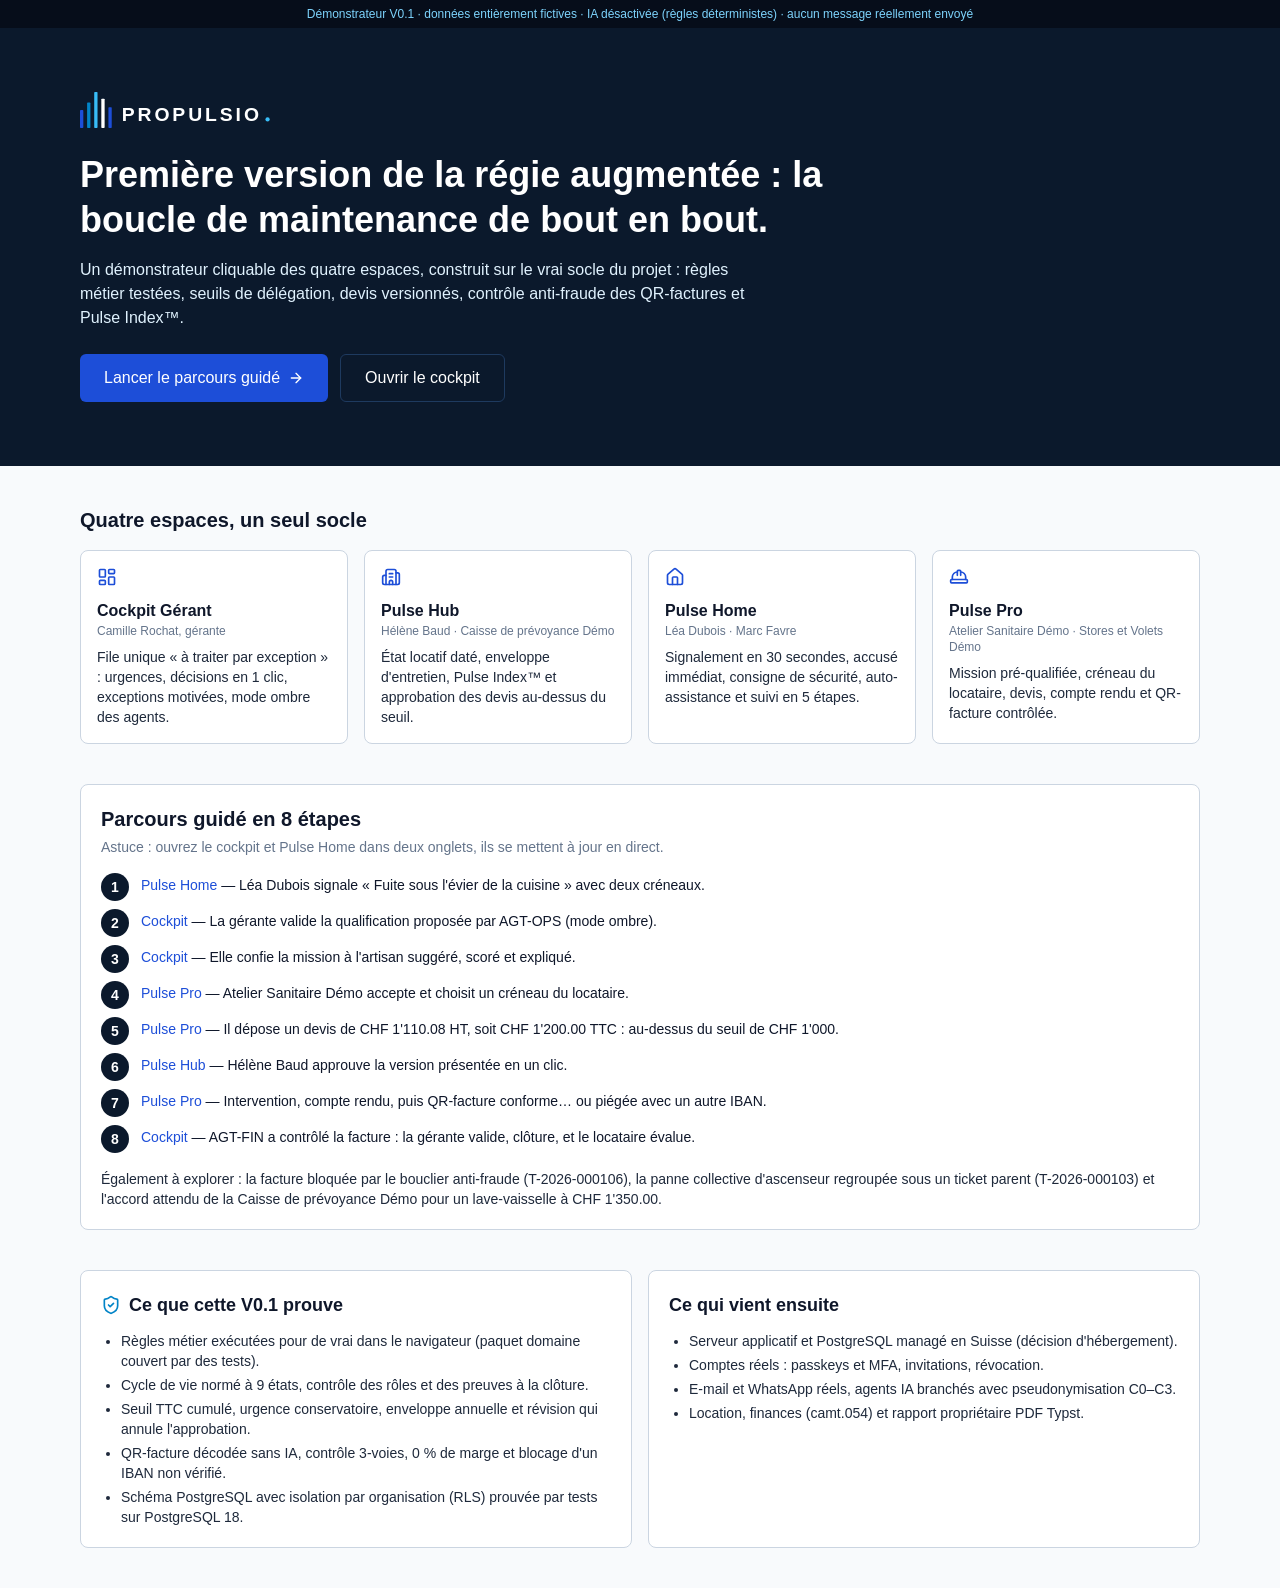
==== commit 5be595ed: "deploy: démonstrateur e5d4bf1" ====
--- a/index.html
+++ b/index.html
@@ -1 +1 @@
-<!DOCTYPE html><html lang="fr-CH"><head><meta charSet="utf-8"/><meta name="viewport" content="width=device-width, initial-scale=1"/><link rel="stylesheet" href="/propulsio-demo/_next/static/chunks/36algj4gby494.css" data-precedence="next"/><link rel="preload" as="script" fetchPriority="low" href="/propulsio-demo/_next/static/chunks/1cq1qj4xeth47.js"/><script src="/propulsio-demo/_next/static/chunks/0_6jkbpk-fw45.js" async=""></script><script src="/propulsio-demo/_next/static/chunks/2whwbpfir5llt.js" async=""></script><script src="/propulsio-demo/_next/static/chunks/1_fw_nd-l_4tn.js" async=""></script><script src="/propulsio-demo/_next/static/chunks/turbopack-21j8u_jqy2fpj.js" async=""></script><script src="/propulsio-demo/_next/static/chunks/3727-02i72m06.js" async=""></script><script src="/propulsio-demo/_next/static/chunks/2d64q6y510tt-.js" async=""></script><script src="/propulsio-demo/_next/static/chunks/14l-y603qv6jv.js" async=""></script><meta name="theme-color" content="#0B192C"/><title>PROPULSIO — Démonstrateur V0.1</title><meta name="description" content="Démonstrateur de la plateforme de régie immobilière PROPULSIO : cockpit gérant, Pulse Hub, Pulse Home et Pulse Pro, avec des données entièrement fictives."/><link rel="manifest" href="/propulsio-demo/manifest.webmanifest"/><meta name="robots" content="noindex, nofollow"/><link rel="icon" href="/propulsio-demo/icon.svg"/><script src="/propulsio-demo/_next/static/chunks/0cz1d0mv5g_q7.js" noModule=""></script></head><body><div hidden=""><!--$--><!--/$--></div><div class="min-h-dvh"><p class="bg-navy-deep px-4 py-1.5 text-center text-xs text-cyan-light">Démonstrateur V0.1 · données entièrement fictives · IA désactivée (règles déterministes) · aucun message réellement envoyé</p><section class="bg-navy text-white"><div class="mx-auto max-w-6xl px-4 py-12 sm:py-16"><svg viewBox="0 0 404 76" class="w-auto h-9" role="img" aria-label="PROPULSIO"><rect x="0" y="38" width="7" height="38" rx="1.5" fill="#1D4ED8"></rect><rect x="15" y="22" width="7" height="54" rx="1.5" fill="#0284C7"></rect><rect x="30" y="0" width="7" height="76" rx="1.5" fill="#38BDF8"></rect><rect x="45" y="14" width="7" height="62" rx="1.5" fill="#FFFFFF"></rect><rect x="60" y="32" width="7" height="44" rx="1.5" fill="#1D4ED8"></rect><text x="88" y="62" textLength="296" lengthAdjust="spacingAndGlyphs" font-family="Helvetica Neue, Helvetica, Arial, sans-serif" font-size="40" font-weight="700" letter-spacing="6" fill="#FFFFFF">PROPULSIO</text><circle cx="396" cy="58" r="4.5" fill="#38BDF8"></circle></svg><h1 class="mt-6 max-w-3xl text-3xl font-semibold leading-tight sm:text-4xl">Première version de la régie augmentée : la boucle de maintenance de bout en bout.</h1><p class="mt-4 max-w-2xl text-ice">Un démonstrateur cliquable des quatre espaces, construit sur le vrai socle du projet : règles métier testées, seuils de délégation, devis versionnés, contrôle anti-fraude des QR-factures et Pulse Index™.</p><div class="mt-6 flex flex-wrap gap-3"><a class="inline-flex items-center justify-center gap-2 rounded-md font-medium transition-colors focus-visible:outline-2 focus-visible:outline-offset-2 disabled:cursor-not-allowed disabled:opacity-50 bg-royal text-white hover:bg-[#1e40af] focus-visible:outline-royal h-12 px-6 text-base" href="/propulsio-demo/locataires/signaler/">Lancer le parcours guidé <svg xmlns="http://www.w3.org/2000/svg" width="24" height="24" viewBox="0 0 24 24" fill="none" stroke="currentColor" stroke-width="2" stroke-linecap="round" stroke-linejoin="round" class="lucide lucide-arrow-right size-4" aria-hidden="true"><path d="M5 12h14"></path><path d="m12 5 7 7-7 7"></path></svg></a><a class="inline-flex items-center justify-center gap-2 rounded-md font-medium transition-colors focus-visible:outline-2 focus-visible:outline-offset-2 disabled:cursor-not-allowed disabled:opacity-50 bg-navy text-white hover:bg-navy-card focus-visible:outline-pulse h-12 px-6 text-base border border-line-dark" href="/propulsio-demo/gestion/">Ouvrir le cockpit</a></div></div></section><main class="mx-auto max-w-6xl space-y-10 px-4 py-10"><section aria-labelledby="espaces"><h2 id="espaces" class="text-xl font-semibold">Quatre espaces, un seul socle</h2><ul class="mt-4 grid gap-4 sm:grid-cols-2 lg:grid-cols-4"><li><a class="block h-full rounded-lg border border-line bg-surface p-4 transition-colors hover:border-royal" href="/propulsio-demo/gestion/"><svg xmlns="http://www.w3.org/2000/svg" width="24" height="24" viewBox="0 0 24 24" fill="none" stroke="currentColor" stroke-width="2" stroke-linecap="round" stroke-linejoin="round" class="lucide lucide-layout-dashboard size-5 text-royal" aria-hidden="true"><rect width="7" height="9" x="3" y="3" rx="1"></rect><rect width="7" height="5" x="14" y="3" rx="1"></rect><rect width="7" height="9" x="14" y="12" rx="1"></rect><rect width="7" height="5" x="3" y="16" rx="1"></rect></svg><p class="mt-3 font-semibold">Cockpit Gérant</p><p class="text-xs text-ink-muted">Camille Rochat, gérante</p><p class="mt-2 text-sm text-ink-2">File unique « à traiter par exception » : urgences, décisions en 1 clic, exceptions motivées, mode ombre des agents.</p></a></li><li><a class="block h-full rounded-lg border border-line bg-surface p-4 transition-colors hover:border-royal" href="/propulsio-demo/proprietaires/"><svg xmlns="http://www.w3.org/2000/svg" width="24" height="24" viewBox="0 0 24 24" fill="none" stroke="currentColor" stroke-width="2" stroke-linecap="round" stroke-linejoin="round" class="lucide lucide-building-complex lucide-building-2 size-5 text-royal" aria-hidden="true"><path d="M10 12h4"></path><path d="M10 8h4"></path><path d="M14 21v-3a2 2 0 0 0-4 0v3"></path><path d="M6 10H4a2 2 0 0 0-2 2v7a2 2 0 0 0 2 2h16a2 2 0 0 0 2-2V9a2 2 0 0 0-2-2h-2"></path><path d="M6 21V5a2 2 0 0 1 2-2h8a2 2 0 0 1 2 2v16"></path></svg><p class="mt-3 font-semibold">Pulse Hub</p><p class="text-xs text-ink-muted">Hélène Baud · Caisse de prévoyance Démo</p><p class="mt-2 text-sm text-ink-2">État locatif daté, enveloppe d&#x27;entretien, Pulse Index™ et approbation des devis au-dessus du seuil.</p></a></li><li><a class="block h-full rounded-lg border border-line bg-surface p-4 transition-colors hover:border-royal" href="/propulsio-demo/locataires/"><svg xmlns="http://www.w3.org/2000/svg" width="24" height="24" viewBox="0 0 24 24" fill="none" stroke="currentColor" stroke-width="2" stroke-linecap="round" stroke-linejoin="round" class="lucide lucide-house lucide-home size-5 text-royal" aria-hidden="true"><path d="M15 21v-8a1 1 0 0 0-1-1h-4a1 1 0 0 0-1 1v8"></path><path d="M3 10a2 2 0 0 1 .709-1.528l7-6a2 2 0 0 1 2.582 0l7 6A2 2 0 0 1 21 10v9a2 2 0 0 1-2 2H5a2 2 0 0 1-2-2z"></path></svg><p class="mt-3 font-semibold">Pulse Home</p><p class="text-xs text-ink-muted">Léa Dubois · Marc Favre</p><p class="mt-2 text-sm text-ink-2">Signalement en 30 secondes, accusé immédiat, consigne de sécurité, auto-assistance et suivi en 5 étapes.</p></a></li><li><a class="block h-full rounded-lg border border-line bg-surface p-4 transition-colors hover:border-royal" href="/propulsio-demo/prestataires/"><svg xmlns="http://www.w3.org/2000/svg" width="24" height="24" viewBox="0 0 24 24" fill="none" stroke="currentColor" stroke-width="2" stroke-linecap="round" stroke-linejoin="round" class="lucide lucide-hard-hat size-5 text-royal" aria-hidden="true"><path d="M10 10V5a1 1 0 0 1 1-1h2a1 1 0 0 1 1 1v5"></path><path d="M14 6a6 6 0 0 1 6 6v3"></path><path d="M4 15v-3a6 6 0 0 1 6-6"></path><rect x="2" y="15" width="20" height="4" rx="1"></rect></svg><p class="mt-3 font-semibold">Pulse Pro</p><p class="text-xs text-ink-muted">Atelier Sanitaire Démo · Stores et Volets Démo</p><p class="mt-2 text-sm text-ink-2">Mission pré-qualifiée, créneau du locataire, devis, compte rendu et QR-facture contrôlée.</p></a></li></ul></section><section aria-labelledby="parcours" class="rounded-lg border border-line bg-surface p-5"><h2 id="parcours" class="text-xl font-semibold">Parcours guidé en 8 étapes</h2><p class="mt-1 text-sm text-ink-muted">Astuce : ouvrez le cockpit et Pulse Home dans deux onglets, ils se mettent à jour en direct.</p><ol class="mt-4 space-y-2"><li class="flex gap-3"><span class="flex size-7 shrink-0 items-center justify-center rounded-full bg-navy text-sm font-semibold text-white tabular-nums">1</span><p class="pt-0.5 text-sm"><a class="font-medium text-royal underline-offset-2 hover:underline" href="/propulsio-demo/locataires/signaler/">Pulse Home</a> <!-- -->— <!-- -->Léa Dubois signale « Fuite sous l&#x27;évier de la cuisine » avec deux créneaux.</p></li><li class="flex gap-3"><span class="flex size-7 shrink-0 items-center justify-center rounded-full bg-navy text-sm font-semibold text-white tabular-nums">2</span><p class="pt-0.5 text-sm"><a class="font-medium text-royal underline-offset-2 hover:underline" href="/propulsio-demo/gestion/">Cockpit</a> <!-- -->— <!-- -->La gérante valide la qualification proposée par AGT-OPS (mode ombre).</p></li><li class="flex gap-3"><span class="flex size-7 shrink-0 items-center justify-center rounded-full bg-navy text-sm font-semibold text-white tabular-nums">3</span><p class="pt-0.5 text-sm"><a class="font-medium text-royal underline-offset-2 hover:underline" href="/propulsio-demo/gestion/">Cockpit</a> <!-- -->— <!-- -->Elle confie la mission à l&#x27;artisan suggéré, scoré et expliqué.</p></li><li class="flex gap-3"><span class="flex size-7 shrink-0 items-center justify-center rounded-full bg-navy text-sm font-semibold text-white tabular-nums">4</span><p class="pt-0.5 text-sm"><a class="font-medium text-royal underline-offset-2 hover:underline" href="/propulsio-demo/prestataires/">Pulse Pro</a> <!-- -->— <!-- -->Atelier Sanitaire Démo accepte et choisit un créneau du locataire.</p></li><li class="flex gap-3"><span class="flex size-7 shrink-0 items-center justify-center rounded-full bg-navy text-sm font-semibold text-white tabular-nums">5</span><p class="pt-0.5 text-sm"><a class="font-medium text-royal underline-offset-2 hover:underline" href="/propulsio-demo/prestataires/">Pulse Pro</a> <!-- -->— <!-- -->Il dépose un devis de CHF 1&#x27;110.08 HT, soit CHF 1&#x27;200.00 TTC : au-dessus du seuil de CHF 1&#x27;000.</p></li><li class="flex gap-3"><span class="flex size-7 shrink-0 items-center justify-center rounded-full bg-navy text-sm font-semibold text-white tabular-nums">6</span><p class="pt-0.5 text-sm"><a class="font-medium text-royal underline-offset-2 hover:underline" href="/propulsio-demo/proprietaires/">Pulse Hub</a> <!-- -->— <!-- -->Hélène Baud approuve la version présentée en un clic.</p></li><li class="flex gap-3"><span class="flex size-7 shrink-0 items-center justify-center rounded-full bg-navy text-sm font-semibold text-white tabular-nums">7</span><p class="pt-0.5 text-sm"><a class="font-medium text-royal underline-offset-2 hover:underline" href="/propulsio-demo/prestataires/">Pulse Pro</a> <!-- -->— <!-- -->Intervention, compte rendu, puis QR-facture conforme… ou piégée avec un autre IBAN.</p></li><li class="flex gap-3"><span class="flex size-7 shrink-0 items-center justify-center rounded-full bg-navy text-sm font-semibold text-white tabular-nums">8</span><p class="pt-0.5 text-sm"><a class="font-medium text-royal underline-offset-2 hover:underline" href="/propulsio-demo/gestion/">Cockpit</a> <!-- -->— <!-- -->AGT-FIN a contrôlé la facture : la gérante valide, clôture, et le locataire évalue.</p></li></ol><p class="mt-4 text-sm text-ink-2">Également à explorer : la facture bloquée par le bouclier anti-fraude (T-2026-000106), la panne collective d&#x27;ascenseur regroupée sous un ticket parent (T-2026-000103) et l&#x27;accord attendu de la Caisse de prévoyance Démo pour un lave-vaisselle à CHF 1&#x27;350.00.</p></section><section aria-labelledby="perimetre" class="grid gap-4 lg:grid-cols-2"><div class="rounded-lg border border-line bg-surface p-5"><h2 id="perimetre" class="flex items-center gap-2 text-lg font-semibold"><svg xmlns="http://www.w3.org/2000/svg" width="24" height="24" viewBox="0 0 24 24" fill="none" stroke="currentColor" stroke-width="2" stroke-linecap="round" stroke-linejoin="round" class="lucide lucide-shield-check size-5 text-cyan-dark" aria-hidden="true"><path d="M20 13c0 5-3.5 7.5-7.66 8.95a1 1 0 0 1-.67-.01C7.5 20.5 4 18 4 13V6a1 1 0 0 1 1-1c2 0 4.5-1.2 6.24-2.72a1.17 1.17 0 0 1 1.52 0C14.51 3.81 17 5 19 5a1 1 0 0 1 1 1z"></path><path d="m9 12 2 2 4-4"></path></svg> Ce que cette V0.1 prouve</h2><ul class="mt-3 list-disc space-y-1 pl-5 text-sm text-ink-2"><li>Règles métier exécutées pour de vrai dans le navigateur (paquet domaine couvert par des tests).</li><li>Cycle de vie normé à 9 états, contrôle des rôles et des preuves à la clôture.</li><li>Seuil TTC cumulé, urgence conservatoire, enveloppe annuelle et révision qui annule l&#x27;approbation.</li><li>QR-facture décodée sans IA, contrôle 3-voies, 0 % de marge et blocage d&#x27;un IBAN non vérifié.</li><li>Schéma PostgreSQL avec isolation par organisation (RLS) prouvée par tests sur PostgreSQL 18.</li></ul></div><div class="rounded-lg border border-line bg-surface p-5"><h2 class="text-lg font-semibold">Ce qui vient ensuite</h2><ul class="mt-3 list-disc space-y-1 pl-5 text-sm text-ink-2"><li>Serveur applicatif et PostgreSQL managé en Suisse (décision d&#x27;hébergement).</li><li>Comptes réels : passkeys et MFA, invitations, révocation.</li><li>E-mail et WhatsApp réels, agents IA branchés avec pseudonymisation C0–C3.</li><li>Location, finances (camt.054) et rapport propriétaire PDF Typst.</li></ul></div></section></main></div><!--$--><!--/$--><script id="_R_">(globalThis["TURBOPACK"] || (globalThis["TURBOPACK"] = [])).push({"otherChunks":["static/chunks/1cq1qj4xeth47.js","static/chunks/0_6jkbpk-fw45.js","static/chunks/2whwbpfir5llt.js","static/chunks/1_fw_nd-l_4tn.js"],"runtimeModuleIds":[95637]});</script><script src="/propulsio-demo/_next/static/chunks/1cq1qj4xeth47.js" async=""></script><script>(self.__next_f=self.__next_f||[]).push([0])</script><script>self.__next_f.push([1,"1:\"$Sreact.fragment\"\n2:\"/propulsio-demo/_next/static/chunks/3727-02i72m06.js\"\n3:I[42194,[\"$2\"],\"default\"]\n4:I[5817,[\"$2\"],\"default\"]\n5:\"/propulsio-demo/_next/static/chunks/2d64q6y510tt-.js\"\n6:\"/propulsio-demo/_next/static/chunks/14l-y603qv6jv.js\"\n7:I[8505,[\"$2\",\"$5\",\"$6\"],\"\"]\n9:I[28126,[\"$2\",\"$5\",\"$6\"],\"DemoBanner\"]\na:I[6465,[\"$2\",\"$5\",\"$6\"],\"default\"]\n16:\"ViewportBoundary\"\n17:I[13693,[\"$2\"],\"$16\"]\n19:\"MetadataBoundary\"\n1a:I[13693,[\"$2\"],\"$19\"]\n1b:\"$Sreact.suspense\"\n1d:I[35733,[\"$2\"],\"default\",1]\n:HL[\"/propulsio-demo/_next/static/chunks/36algj4gby494.css\",\"style\"]\n"])</script><script>self.__next_f.push([1,"8:[[\"children\",{\"s\":\"__PAGE__\",\"h\":512,\"d\":{\"r\":[\"$\",\"$1\",\"c\",{\"children\":[[\"$\",\"div\",null,{\"className\":\"min-h-dvh\",\"children\":[[\"$\",\"$L9\",null,{}],[\"$\",\"section\",null,{\"className\":\"bg-navy text-white\",\"children\":[\"$\",\"div\",null,{\"className\":\"mx-auto max-w-6xl px-4 py-12 sm:py-16\",\"children\":[[\"$\",\"svg\",null,{\"viewBox\":\"0 0 404 76\",\"className\":\"w-auto h-9\",\"role\":\"img\",\"aria-label\":\"PROPULSIO\",\"children\":[[\"$\",\"rect\",null,{\"x\":\"0\",\"y\":\"38\",\"width\":\"7\",\"height\":\"38\",\"rx\":\"1.5\",\"fill\":\"#1D4ED8\"}],[\"$\",\"rect\",null,{\"x\":\"15\",\"y\":\"22\",\"width\":\"7\",\"height\":\"54\",\"rx\":\"1.5\",\"fill\":\"#0284C7\"}],[\"$\",\"rect\",null,{\"x\":\"30\",\"y\":\"0\",\"width\":\"7\",\"height\":\"76\",\"rx\":\"1.5\",\"fill\":\"#38BDF8\"}],[\"$\",\"rect\",null,{\"x\":\"45\",\"y\":\"14\",\"width\":\"7\",\"height\":\"62\",\"rx\":\"1.5\",\"fill\":\"#FFFFFF\"}],[\"$\",\"rect\",null,{\"x\":\"60\",\"y\":\"32\",\"width\":\"7\",\"height\":\"44\",\"rx\":\"1.5\",\"fill\":\"#1D4ED8\"}],[[\"$\",\"text\",null,{\"x\":\"88\",\"y\":\"62\",\"textLength\":\"296\",\"lengthAdjust\":\"spacingAndGlyphs\",\"fontFamily\":\"Helvetica Neue, Helvetica, Arial, sans-serif\",\"fontSize\":\"40\",\"fontWeight\":\"700\",\"letterSpacing\":\"6\",\"fill\":\"#FFFFFF\",\"children\":\"PROPULSIO\"}],[\"$\",\"circle\",null,{\"cx\":\"396\",\"cy\":\"58\",\"r\":\"4.5\",\"fill\":\"#38BDF8\"}]]]}],[\"$\",\"h1\",null,{\"className\":\"mt-6 max-w-3xl text-3xl font-semibold leading-tight sm:text-4xl\",\"children\":\"Première version de la régie augmentée : la boucle de maintenance de bout en bout.\"}],[\"$\",\"p\",null,{\"className\":\"mt-4 max-w-2xl text-ice\",\"children\":\"Un démonstrateur cliquable des quatre espaces, construit sur le vrai socle du projet : règles métier testées, seuils de délégation, devis versionnés, contrôle anti-fraude des QR-factures et Pulse Index™.\"}],[\"$\",\"div\",null,{\"className\":\"mt-6 flex flex-wrap gap-3\",\"children\":[[\"$\",\"$L7\",null,{\"href\":\"/locataires/signaler/\",\"className\":\"inline-flex items-center justify-center gap-2 rounded-md font-medium transition-colors focus-visible:outline-2 focus-visible:outline-offset-2 disabled:cursor-not-allowed disabled:opacity-50 bg-royal text-white hover:bg-[#1e40af] focus-visible:outline-royal h-12 px-6 text-base\",\"children\":[\"Lancer le parcours guidé \",[\"$\",\"$La\",null,{\"ref\":\"$undefined\",\"icon\":{\"name\":\"arrow-right\",\"size\":24,\"node\":[[\"path\",{\"d\":\"M5 12h14\",\"key\":\"1ays0h\"}],[\"path\",{\"d\":\"m12 5 7 7-7 7\",\"key\":\"xquz4c\"}]]},\"className\":\"size-4\",\"aria-hidden\":true}]]}],[\"$\",\"$L7\",null,{\"href\":\"/gestion/\",\"className\":\"inline-flex items-center justify-center gap-2 rounded-md font-medium transition-colors focus-visible:outline-2 focus-visible:outline-offset-2 disabled:cursor-not-allowed disabled:opacity-50 bg-navy text-white hover:bg-navy-card focus-visible:outline-pulse h-12 px-6 text-base border border-line-dark\",\"children\":\"Ouvrir le cockpit\"}]]}]]}]}],[\"$\",\"main\",null,{\"className\":\"mx-auto max-w-6xl space-y-10 px-4 py-10\",\"children\":[[\"$\",\"section\",null,{\"aria-labelledby\":\"espaces\",\"children\":[[\"$\",\"h2\",null,{\"id\":\"espaces\",\"className\":\"text-xl font-semibold\",\"children\":\"Quatre espaces, un seul socle\"}],[\"$\",\"ul\",null,{\"className\":\"mt-4 grid gap-4 sm:grid-cols-2 lg:grid-cols-4\",\"children\":[[\"$\",\"li\",\"/gestion/\",{\"children\":[\"$\",\"$L7\",null,{\"href\":\"/gestion/\",\"className\":\"block h-full rounded-lg border border-line bg-surface p-4 transition-colors hover:border-royal\",\"children\":[[\"$\",\"$La\",null,{\"ref\":\"$undefined\",\"icon\":{\"name\":\"layout-dashboard\",\"size\":24,\"node\":[[\"rect\",{\"width\":\"7\",\"height\":\"9\",\"x\":\"3\",\"y\":\"3\",\"rx\":\"1\",\"key\":\"10lvy0\"}],[\"rect\",{\"width\":\"7\",\"height\":\"5\",\"x\":\"14\",\"y\":\"3\",\"rx\":\"1\",\"key\":\"16une8\"}],[\"rect\",{\"width\":\"7\",\"height\":\"9\",\"x\":\"14\",\"y\":\"12\",\"rx\":\"1\",\"key\":\"1hutg5\"}],[\"rect\",{\"width\":\"7\",\"height\":\"5\",\"x\":\"3\",\"y\":\"16\",\"rx\":\"1\",\"key\":\"ldoo1y\"}]]},\"className\":\"size-5 text-royal\",\"aria-hidden\":true}],\"$Lb\",\"$Lc\",\"$Ld\"]}]}],\"$Le\",\"$Lf\",\"$L10\"]}]]}],\"$L11\",\"$L12\"]}]]}],[\"$L13\",\"$L14\"],\"$L15\"]}],\"p\":false,\"v\":null}}]]\n"])</script><script>self.__next_f.push([1,"0:{\"P\":null,\"c\":[\"\",\"\"],\"q\":\"\",\"i\":false,\"t\":{\"t\":{\"s\":\"\",\"h\":528,\"d\":{\"r\":[\"$\",\"$1\",\"c\",{\"children\":[[[\"$\",\"link\",\"0\",{\"rel\":\"stylesheet\",\"href\":\"/propulsio-demo/_next/static/chunks/36algj4gby494.css\",\"precedence\":\"next\",\"crossOrigin\":\"$undefined\",\"nonce\":\"$undefined\"}],[\"$\",\"script\",\"script-0\",{\"src\":\"/propulsio-demo/_next/static/chunks/3727-02i72m06.js\",\"async\":true,\"nonce\":\"$undefined\"}]],[\"$\",\"html\",null,{\"lang\":\"fr-CH\",\"children\":[\"$\",\"body\",null,{\"children\":[\"$\",\"$L3\",null,{\"parallelRouterKey\":\"children\",\"error\":\"$undefined\",\"errorStyles\":\"$undefined\",\"errorScripts\":\"$undefined\",\"template\":[\"$\",\"$L4\",null,{}],\"templateStyles\":\"$undefined\",\"templateScripts\":\"$undefined\",\"notFound\":[[\"$\",\"main\",null,{\"className\":\"mx-auto max-w-xl px-4 py-16 text-center\",\"children\":[[\"$\",\"h1\",null,{\"className\":\"text-2xl font-semibold\",\"children\":\"Page introuvable\"}],[\"$\",\"p\",null,{\"className\":\"mt-2 text-ink-muted\",\"children\":\"Cette page n'existe pas dans le démonstrateur.\"}],[\"$\",\"$L7\",null,{\"href\":\"/\",\"className\":\"mt-4 inline-block text-royal underline\",\"children\":\"Retour à l'accueil\"}]]}],[]],\"forbidden\":\"$undefined\",\"unauthorized\":\"$undefined\"}]}]}]]}],\"p\":false,\"v\":null},\"c\":\"$Q8\"},\"h\":{\"r\":[\"$\",\"$1\",\"h\",{\"children\":[null,[\"$\",\"$L17\",null,{\"children\":\"$L18\"}],[\"$\",\"$L1a\",null,{\"children\":[[\"$\",\"div\",null,{\"hidden\":true,\"children\":[\"$\",\"$1b\",null,{\"name\":\"Next.Metadata\",\"children\":\"$L1c\"}]}],null]}],null]}],\"p\":false,\"v\":null}},\"m\":\"$undefined\",\"G\":[\"$1d\",[[\"$\",\"link\",\"0\",{\"rel\":\"stylesheet\",\"href\":\"/propulsio-demo/_next/static/chunks/36algj4gby494.css\",\"precedence\":\"next\",\"crossOrigin\":\"$undefined\",\"nonce\":\"$undefined\"}]]],\"S\":true,\"r\":\"$undefined\",\"s\":\"$undefined\",\"a\":\"$undefined\",\"l\":\"$undefined\",\"p\":\"$undefined\",\"d\":\"$undefined\",\"b\":\"q2_ZeS7SvRc04AKlftubl\"}\n"])</script><script>self.__next_f.push([1,"22:I[13693,[\"$2\"],\"OutletBoundary\"]\nb:[\"$\",\"p\",null,{\"className\":\"mt-3 font-semibold\",\"children\":\"Cockpit Gérant\"}]\nc:[\"$\",\"p\",null,{\"className\":\"text-xs text-ink-muted\",\"children\":\"Camille Rochat, gérante\"}]\nd:[\"$\",\"p\",null,{\"className\":\"mt-2 text-sm text-ink-2\",\"children\":\"File unique « à traiter par exception » : urgences, décisions en 1 clic, exceptions motivées, mode ombre des agents.\"}]\ne:[\"$\",\"li\",\"/proprietaires/\",{\"children\":[\"$\",\"$L7\",null,{\"href\":\"/proprietaires/\",\"className\":\"block h-full rounded-lg border border-line bg-surface p-4 transition-colors hover:border-royal\",\"children\":[[\"$\",\"$La\",null,{\"ref\":\"$undefined\",\"icon\":{\"name\":\"building-complex\",\"size\":24,\"node\":[[\"path\",{\"d\":\"M10 12h4\",\"key\":\"a56b0p\"}],[\"path\",{\"d\":\"M10 8h4\",\"key\":\"1sr2af\"}],[\"path\",{\"d\":\"M14 21v-3a2 2 0 0 0-4 0v3\",\"key\":\"1rgiei\"}],[\"path\",{\"d\":\"M6 10H4a2 2 0 0 0-2 2v7a2 2 0 0 0 2 2h16a2 2 0 0 0 2-2V9a2 2 0 0 0-2-2h-2\",\"key\":\"secmi2\"}],[\"path\",{\"d\":\"M6 21V5a2 2 0 0 1 2-2h8a2 2 0 0 1 2 2v16\",\"key\":\"16ra0t\"}]],\"aliases\":[\"building-2\"]},\"className\":\"size-5 text-royal\",\"aria-hidden\":true}],[\"$\",\"p\",null,{\"className\":\"mt-3 font-semibold\",\"children\":\"Pulse Hub\"}],[\"$\",\"p\",null,{\"className\":\"text-xs text-ink-muted\",\"children\":\"Hélène Baud · Caisse de prévoyance Démo\"}],[\"$\",\"p\",null,{\"className\":\"mt-2 text-sm text-ink-2\",\"children\":\"État locatif daté, enveloppe d'entretien, Pulse Index™ et approbation des devis au-dessus du seuil.\"}]]}]}]\nf:[\"$\",\"li\",\"/locataires/\",{\"children\":[\"$\",\"$L7\",null,{\"href\":\"/locataires/\",\"className\":\"block h-full rounded-lg border border-line bg-surface p-4 transition-colors hover:border-royal\",\"children\":[[\"$\",\"$La\",null,{\"ref\":\"$undefined\",\"icon\":{\"name\":\"house\",\"size\":24,\"node\":[[\"path\",{\"d\":\"M15 21v-8a1 1 0 0 0-1-1h-4a1 1 0 0 0-1 1v8\",\"key\":\"5wwlr5\"}],[\"path\",{\"d\":\"M3 10a2 2 0 0 1 .709-1.528l7-6a2 2 0 0 1 2.582 0l7 6A2 2 0 0 1 21 10v9a2 2 0 0 1-2 2H5a2 2 0 0 1-2-2z\",\"key\":\"r6nss1\"}]],\"aliases\":[\"home\"]},\"className\":\"size-5 text-royal\",\"aria-hidden\":true}],[\"$\",\"p\",null,{\"className\":\"mt-3 font-semibold\",\"children\":\"Pulse Home\"}],[\"$\",\"p\",null,{\"className\":\"text-xs text-ink-muted\",\"children\":\"Léa Dubois · Marc Favre\"}],[\"$\",\"p\",null,{\"className\":\"mt-2 text-sm text-ink-2\",\"children\":\"Signalement en 30 secondes, accusé immédiat, consigne de sécurité, auto-assistance et suivi en 5 étapes.\"}]]}]}]\n10:[\"$\",\"li\",\"/prestataires/\",{\"children\":[\"$\",\"$L7\",null,{\"href\":\"/prestataires/\",\"className\":\"block h-full rounded-lg border border-line bg-surface p-4 transition-colors hover:border-royal\",\"children\":[[\"$\",\"$La\",null,{\"ref\":\"$undefined\",\"icon\":{\"name\":\"hard-hat\",\"size\":24,\"node\":[[\"path\",{\"d\":\"M10 10V5a1 1 0 0 1 1-1h2a1 1 0 0 1 1 1v5\",\"key\":\"1p9q5i\"}],[\"path\",{\"d\":\"M14 6a6 6 0 0 1 6 6v3\",\"key\":\"1hnv84\"}],[\"path\",{\"d\":\"M4 15v-3a6 6 0 0 1 6-6\",\"key\":\"9ciidu\"}],[\"rect\",{\"x\":\"2\",\"y\":\"15\",\"width\":\"20\",\"height\":\"4\",\"rx\":\"1\",\"key\":\"g3x8cw\"}]]},\"className\":\"size-5 text-royal\",\"aria-hidden\":true}],[\"$\",\"p\",null,{\"className\":\"mt-3 font-semibold\",\"children\":\"Pulse Pro\"}],[\"$\",\"p\",null,{\"className\":\"text-xs text-ink-muted\",\"children\":\"Atelier Sanitaire Démo · Stores et Volets Démo\"}],[\"$\",\"p\",null,{\"className\":\"mt-2 text-sm text-ink-2\",\"children\":\"Mission pré-qualifiée, créneau du locataire, devis, compte rendu et QR-facture contrôlée.\"}]]}]}]\n"])</script><script>self.__next_f.push([1,"11:[\"$\",\"section\",null,{\"aria-labelledby\":\"parcours\",\"className\":\"rounded-lg border border-line bg-surface p-5\",\"children\":[[\"$\",\"h2\",null,{\"id\":\"parcours\",\"className\":\"text-xl font-semibold\",\"children\":\"Parcours guidé en 8 étapes\"}],[\"$\",\"p\",null,{\"className\":\"mt-1 text-sm text-ink-muted\",\"children\":\"Astuce : ouvrez le cockpit et Pulse Home dans deux onglets, ils se mettent à jour en direct.\"}],[\"$\",\"ol\",null,{\"className\":\"mt-4 space-y-2\",\"children\":[[\"$\",\"li\",\"Léa Dubois signale « Fuite sous l'évier de la cuisine » avec deux créneaux.\",{\"className\":\"flex gap-3\",\"children\":[[\"$\",\"span\",null,{\"className\":\"flex size-7 shrink-0 items-center justify-center rounded-full bg-navy text-sm font-semibold text-white tabular-nums\",\"children\":1}],[\"$\",\"p\",null,{\"className\":\"pt-0.5 text-sm\",\"children\":[[\"$\",\"$L7\",null,{\"href\":\"/locataires/signaler/\",\"className\":\"font-medium text-royal underline-offset-2 hover:underline\",\"children\":\"Pulse Home\"}],\" \",\"— \",\"Léa Dubois signale « Fuite sous l'évier de la cuisine » avec deux créneaux.\"]}]]}],[\"$\",\"li\",\"La gérante valide la qualification proposée par AGT-OPS (mode ombre).\",{\"className\":\"flex gap-3\",\"children\":[[\"$\",\"span\",null,{\"className\":\"flex size-7 shrink-0 items-center justify-center rounded-full bg-navy text-sm font-semibold text-white tabular-nums\",\"children\":2}],[\"$\",\"p\",null,{\"className\":\"pt-0.5 text-sm\",\"children\":[[\"$\",\"$L7\",null,{\"href\":\"/gestion/\",\"className\":\"font-medium text-royal underline-offset-2 hover:underline\",\"children\":\"Cockpit\"}],\" \",\"— \",\"La gérante valide la qualification proposée par AGT-OPS (mode ombre).\"]}]]}],[\"$\",\"li\",\"Elle confie la mission à l'artisan suggéré, scoré et expliqué.\",{\"className\":\"flex gap-3\",\"children\":[[\"$\",\"span\",null,{\"className\":\"flex size-7 shrink-0 items-center justify-center rounded-full bg-navy text-sm font-semibold text-white tabular-nums\",\"children\":3}],[\"$\",\"p\",null,{\"className\":\"pt-0.5 text-sm\",\"children\":[[\"$\",\"$L7\",null,{\"href\":\"/gestion/\",\"className\":\"font-medium text-royal underline-offset-2 hover:underline\",\"children\":\"Cockpit\"}],\" \",\"— \",\"Elle confie la mission à l'artisan suggéré, scoré et expliqué.\"]}]]}],[\"$\",\"li\",\"Atelier Sanitaire Démo accepte et choisit un créneau du locataire.\",{\"className\":\"flex gap-3\",\"children\":[[\"$\",\"span\",null,{\"className\":\"flex size-7 shrink-0 items-center justify-center rounded-full bg-navy text-sm font-semibold text-white tabular-nums\",\"children\":4}],[\"$\",\"p\",null,{\"className\":\"pt-0.5 text-sm\",\"children\":[[\"$\",\"$L7\",null,{\"href\":\"/prestataires/\",\"className\":\"font-medium text-royal underline-offset-2 hover:underline\",\"children\":\"Pulse Pro\"}],\" \",\"— \",\"Atelier Sanitaire Démo accepte et choisit un créneau du locataire.\"]}]]}],[\"$\",\"li\",\"Il dépose un devis de CHF 1'110.08 HT, soit CHF 1'200.00 TTC : au-dessus du seuil de CHF 1'000.\",{\"className\":\"flex gap-3\",\"children\":[[\"$\",\"span\",null,{\"className\":\"flex size-7 shrink-0 items-center justify-center rounded-full bg-navy text-sm font-semibold text-white tabular-nums\",\"children\":5}],[\"$\",\"p\",null,{\"className\":\"pt-0.5 text-sm\",\"children\":[[\"$\",\"$L7\",null,{\"href\":\"/prestataires/\",\"className\":\"font-medium text-royal underline-offset-2 hover:underline\",\"children\":\"Pulse Pro\"}],\" \",\"— \",\"Il dépose un devis de CHF 1'110.08 HT, soit CHF 1'200.00 TTC : au-dessus du seuil de CHF 1'000.\"]}]]}],[\"$\",\"li\",\"Hélène Baud approuve la version présentée en un clic.\",{\"className\":\"flex gap-3\",\"children\":[[\"$\",\"span\",null,{\"className\":\"flex size-7 shrink-0 items-center justify-center rounded-full bg-navy text-sm font-semibold text-white tabular-nums\",\"children\":6}],[\"$\",\"p\",null,{\"className\":\"pt-0.5 text-sm\",\"children\":[[\"$\",\"$L7\",null,{\"href\":\"/proprietaires/\",\"className\":\"font-medium text-royal underline-offset-2 hover:underline\",\"children\":\"Pulse Hub\"}],\" \",\"— \",\"Hélène Baud approuve la version présentée en un clic.\"]}]]}],[\"$\",\"li\",\"Intervention, compte rendu, puis QR-facture conforme… ou piégée avec un autre IBAN.\",{\"className\":\"flex gap-3\",\"children\":[\"$L1e\",\"$L1f\"]}],\"$L20\"]}],\"$L21\"]}]\n"])</script><script>self.__next_f.push([1,"12:[\"$\",\"section\",null,{\"aria-labelledby\":\"perimetre\",\"className\":\"grid gap-4 lg:grid-cols-2\",\"children\":[[\"$\",\"div\",null,{\"className\":\"rounded-lg border border-line bg-surface p-5\",\"children\":[[\"$\",\"h2\",null,{\"id\":\"perimetre\",\"className\":\"flex items-center gap-2 text-lg font-semibold\",\"children\":[[\"$\",\"$La\",null,{\"ref\":\"$undefined\",\"icon\":{\"name\":\"shield-check\",\"size\":24,\"node\":[[\"path\",{\"d\":\"M20 13c0 5-3.5 7.5-7.66 8.95a1 1 0 0 1-.67-.01C7.5 20.5 4 18 4 13V6a1 1 0 0 1 1-1c2 0 4.5-1.2 6.24-2.72a1.17 1.17 0 0 1 1.52 0C14.51 3.81 17 5 19 5a1 1 0 0 1 1 1z\",\"key\":\"oel41y\"}],[\"path\",{\"d\":\"m9 12 2 2 4-4\",\"key\":\"dzmm74\"}]]},\"className\":\"size-5 text-cyan-dark\",\"aria-hidden\":true}],\" Ce que cette V0.1 prouve\"]}],[\"$\",\"ul\",null,{\"className\":\"mt-3 list-disc space-y-1 pl-5 text-sm text-ink-2\",\"children\":[[\"$\",\"li\",null,{\"children\":\"Règles métier exécutées pour de vrai dans le navigateur (paquet domaine couvert par des tests).\"}],[\"$\",\"li\",null,{\"children\":\"Cycle de vie normé à 9 états, contrôle des rôles et des preuves à la clôture.\"}],[\"$\",\"li\",null,{\"children\":\"Seuil TTC cumulé, urgence conservatoire, enveloppe annuelle et révision qui annule l'approbation.\"}],[\"$\",\"li\",null,{\"children\":\"QR-facture décodée sans IA, contrôle 3-voies, 0 % de marge et blocage d'un IBAN non vérifié.\"}],[\"$\",\"li\",null,{\"children\":\"Schéma PostgreSQL avec isolation par organisation (RLS) prouvée par tests sur PostgreSQL 18.\"}]]}]]}],[\"$\",\"div\",null,{\"className\":\"rounded-lg border border-line bg-surface p-5\",\"children\":[[\"$\",\"h2\",null,{\"className\":\"text-lg font-semibold\",\"children\":\"Ce qui vient ensuite\"}],[\"$\",\"ul\",null,{\"className\":\"mt-3 list-disc space-y-1 pl-5 text-sm text-ink-2\",\"children\":[[\"$\",\"li\",null,{\"children\":\"Serveur applicatif et PostgreSQL managé en Suisse (décision d'hébergement).\"}],[\"$\",\"li\",null,{\"children\":\"Comptes réels : passkeys et MFA, invitations, révocation.\"}],[\"$\",\"li\",null,{\"children\":\"E-mail et WhatsApp réels, agents IA branchés avec pseudonymisation C0–C3.\"}],[\"$\",\"li\",null,{\"children\":\"Location, finances (camt.054) et rapport propriétaire PDF Typst.\"}]]}]]}]]}]\n"])</script><script>self.__next_f.push([1,"13:[\"$\",\"script\",\"script-0\",{\"src\":\"/propulsio-demo/_next/static/chunks/2d64q6y510tt-.js\",\"async\":true,\"nonce\":\"$undefined\"}]\n14:[\"$\",\"script\",\"script-1\",{\"src\":\"/propulsio-demo/_next/static/chunks/14l-y603qv6jv.js\",\"async\":true,\"nonce\":\"$undefined\"}]\n15:[\"$\",\"$L22\",null,{\"children\":[\"$\",\"$1b\",null,{\"name\":\"Next.MetadataOutlet\",\"children\":\"$@23\"}]}]\n"])</script><script>self.__next_f.push([1,"1e:[\"$\",\"span\",null,{\"className\":\"flex size-7 shrink-0 items-center justify-center rounded-full bg-navy text-sm font-semibold text-white tabular-nums\",\"children\":7}]\n1f:[\"$\",\"p\",null,{\"className\":\"pt-0.5 text-sm\",\"children\":[[\"$\",\"$L7\",null,{\"href\":\"/prestataires/\",\"className\":\"font-medium text-royal underline-offset-2 hover:underline\",\"children\":\"Pulse Pro\"}],\" \",\"— \",\"Intervention, compte rendu, puis QR-facture conforme… ou piégée avec un autre IBAN.\"]}]\n20:[\"$\",\"li\",\"AGT-FIN a contrôlé la facture : la gérante valide, clôture, et le locataire évalue.\",{\"className\":\"flex gap-3\",\"children\":[[\"$\",\"span\",null,{\"className\":\"flex size-7 shrink-0 items-center justify-center rounded-full bg-navy text-sm font-semibold text-white tabular-nums\",\"children\":8}],[\"$\",\"p\",null,{\"className\":\"pt-0.5 text-sm\",\"children\":[[\"$\",\"$L7\",null,{\"href\":\"/gestion/\",\"className\":\"font-medium text-royal underline-offset-2 hover:underline\",\"children\":\"Cockpit\"}],\" \",\"— \",\"AGT-FIN a contrôlé la facture : la gérante valide, clôture, et le locataire évalue.\"]}]]}]\n21:[\"$\",\"p\",null,{\"className\":\"mt-4 text-sm text-ink-2\",\"children\":\"Également à explorer : la facture bloquée par le bouclier anti-fraude (T-2026-000106), la panne collective d'ascenseur regroupée sous un ticket parent (T-2026-000103) et l'accord attendu de la Caisse de prévoyance Démo pour un lave-vaisselle à CHF 1'350.00.\"}]\n"])</script><script>self.__next_f.push([1,"18:[[\"$\",\"meta\",\"0\",{\"charSet\":\"utf-8\"}],[\"$\",\"meta\",\"1\",{\"name\":\"viewport\",\"content\":\"width=device-width, initial-scale=1\"}],[\"$\",\"meta\",\"2\",{\"name\":\"theme-color\",\"content\":\"#0B192C\"}]]\n"])</script><script>self.__next_f.push([1,"24:I[14017,[\"$2\"],\"IconMark\"]\n1c:[[\"$\",\"title\",\"0\",{\"children\":\"PROPULSIO — Démonstrateur V0.1\"}],[\"$\",\"meta\",\"1\",{\"name\":\"description\",\"content\":\"Démonstrateur de la plateforme de régie immobilière PROPULSIO : cockpit gérant, Pulse Hub, Pulse Home et Pulse Pro, avec des données entièrement fictives.\"}],[\"$\",\"link\",\"2\",{\"rel\":\"manifest\",\"href\":\"/propulsio-demo/manifest.webmanifest\",\"crossOrigin\":\"$undefined\"}],[\"$\",\"meta\",\"3\",{\"name\":\"robots\",\"content\":\"noindex, nofollow\"}],[\"$\",\"link\",\"4\",{\"rel\":\"icon\",\"href\":\"/propulsio-demo/icon.svg\"}],[\"$\",\"$L24\",\"5\",{}]]\n23:null\n"])</script></body></html>+<!DOCTYPE html><html lang="fr-CH"><head><meta charSet="utf-8"/><meta name="viewport" content="width=device-width, initial-scale=1"/><link rel="stylesheet" href="/_next/static/chunks/36algj4gby494.css" data-precedence="next"/><link rel="preload" as="script" fetchPriority="low" href="/_next/static/chunks/1cq1qj4xeth47.js"/><script src="/_next/static/chunks/0_6jkbpk-fw45.js" async=""></script><script src="/_next/static/chunks/2whwbpfir5llt.js" async=""></script><script src="/_next/static/chunks/2mz5ivwfuxly3.js" async=""></script><script src="/_next/static/chunks/turbopack-3-ry682tkyiqk.js" async=""></script><script src="/_next/static/chunks/3727-02i72m06.js" async=""></script><script src="/_next/static/chunks/2d64q6y510tt-.js" async=""></script><script src="/_next/static/chunks/14l-y603qv6jv.js" async=""></script><meta name="theme-color" content="#0B192C"/><title>PROPULSIO — Démonstrateur V0.1</title><meta name="description" content="Démonstrateur de la plateforme de régie immobilière PROPULSIO : cockpit gérant, Pulse Hub, Pulse Home et Pulse Pro, avec des données entièrement fictives."/><link rel="manifest" href="/manifest.webmanifest"/><meta name="robots" content="noindex, nofollow"/><link rel="icon" href="/icon.svg"/><script src="/_next/static/chunks/0cz1d0mv5g_q7.js" noModule=""></script></head><body><div hidden=""><!--$--><!--/$--></div><div class="min-h-dvh"><p class="bg-navy-deep px-4 py-1.5 text-center text-xs text-cyan-light">Démonstrateur V0.1 · données entièrement fictives · IA désactivée (règles déterministes) · aucun message réellement envoyé</p><section class="bg-navy text-white"><div class="mx-auto max-w-6xl px-4 py-12 sm:py-16"><svg viewBox="0 0 404 76" class="w-auto h-9" role="img" aria-label="PROPULSIO"><rect x="0" y="38" width="7" height="38" rx="1.5" fill="#1D4ED8"></rect><rect x="15" y="22" width="7" height="54" rx="1.5" fill="#0284C7"></rect><rect x="30" y="0" width="7" height="76" rx="1.5" fill="#38BDF8"></rect><rect x="45" y="14" width="7" height="62" rx="1.5" fill="#FFFFFF"></rect><rect x="60" y="32" width="7" height="44" rx="1.5" fill="#1D4ED8"></rect><text x="88" y="62" textLength="296" lengthAdjust="spacingAndGlyphs" font-family="Helvetica Neue, Helvetica, Arial, sans-serif" font-size="40" font-weight="700" letter-spacing="6" fill="#FFFFFF">PROPULSIO</text><circle cx="396" cy="58" r="4.5" fill="#38BDF8"></circle></svg><h1 class="mt-6 max-w-3xl text-3xl font-semibold leading-tight sm:text-4xl">Première version de la régie augmentée : la boucle de maintenance de bout en bout.</h1><p class="mt-4 max-w-2xl text-ice">Un démonstrateur cliquable des quatre espaces, construit sur le vrai socle du projet : règles métier testées, seuils de délégation, devis versionnés, contrôle anti-fraude des QR-factures et Pulse Index™.</p><div class="mt-6 flex flex-wrap gap-3"><a class="inline-flex items-center justify-center gap-2 rounded-md font-medium transition-colors focus-visible:outline-2 focus-visible:outline-offset-2 disabled:cursor-not-allowed disabled:opacity-50 bg-royal text-white hover:bg-[#1e40af] focus-visible:outline-royal h-12 px-6 text-base" href="/locataires/signaler/">Lancer le parcours guidé <svg xmlns="http://www.w3.org/2000/svg" width="24" height="24" viewBox="0 0 24 24" fill="none" stroke="currentColor" stroke-width="2" stroke-linecap="round" stroke-linejoin="round" class="lucide lucide-arrow-right size-4" aria-hidden="true"><path d="M5 12h14"></path><path d="m12 5 7 7-7 7"></path></svg></a><a class="inline-flex items-center justify-center gap-2 rounded-md font-medium transition-colors focus-visible:outline-2 focus-visible:outline-offset-2 disabled:cursor-not-allowed disabled:opacity-50 bg-navy text-white hover:bg-navy-card focus-visible:outline-pulse h-12 px-6 text-base border border-line-dark" href="/gestion/">Ouvrir le cockpit</a></div></div></section><main class="mx-auto max-w-6xl space-y-10 px-4 py-10"><section aria-labelledby="espaces"><h2 id="espaces" class="text-xl font-semibold">Quatre espaces, un seul socle</h2><ul class="mt-4 grid gap-4 sm:grid-cols-2 lg:grid-cols-4"><li><a class="block h-full rounded-lg border border-line bg-surface p-4 transition-colors hover:border-royal" href="/gestion/"><svg xmlns="http://www.w3.org/2000/svg" width="24" height="24" viewBox="0 0 24 24" fill="none" stroke="currentColor" stroke-width="2" stroke-linecap="round" stroke-linejoin="round" class="lucide lucide-layout-dashboard size-5 text-royal" aria-hidden="true"><rect width="7" height="9" x="3" y="3" rx="1"></rect><rect width="7" height="5" x="14" y="3" rx="1"></rect><rect width="7" height="9" x="14" y="12" rx="1"></rect><rect width="7" height="5" x="3" y="16" rx="1"></rect></svg><p class="mt-3 font-semibold">Cockpit Gérant</p><p class="text-xs text-ink-muted">Camille Rochat, gérante</p><p class="mt-2 text-sm text-ink-2">File unique « à traiter par exception » : urgences, décisions en 1 clic, exceptions motivées, mode ombre des agents.</p></a></li><li><a class="block h-full rounded-lg border border-line bg-surface p-4 transition-colors hover:border-royal" href="/proprietaires/"><svg xmlns="http://www.w3.org/2000/svg" width="24" height="24" viewBox="0 0 24 24" fill="none" stroke="currentColor" stroke-width="2" stroke-linecap="round" stroke-linejoin="round" class="lucide lucide-building-complex lucide-building-2 size-5 text-royal" aria-hidden="true"><path d="M10 12h4"></path><path d="M10 8h4"></path><path d="M14 21v-3a2 2 0 0 0-4 0v3"></path><path d="M6 10H4a2 2 0 0 0-2 2v7a2 2 0 0 0 2 2h16a2 2 0 0 0 2-2V9a2 2 0 0 0-2-2h-2"></path><path d="M6 21V5a2 2 0 0 1 2-2h8a2 2 0 0 1 2 2v16"></path></svg><p class="mt-3 font-semibold">Pulse Hub</p><p class="text-xs text-ink-muted">Hélène Baud · Caisse de prévoyance Démo</p><p class="mt-2 text-sm text-ink-2">État locatif daté, enveloppe d&#x27;entretien, Pulse Index™ et approbation des devis au-dessus du seuil.</p></a></li><li><a class="block h-full rounded-lg border border-line bg-surface p-4 transition-colors hover:border-royal" href="/locataires/"><svg xmlns="http://www.w3.org/2000/svg" width="24" height="24" viewBox="0 0 24 24" fill="none" stroke="currentColor" stroke-width="2" stroke-linecap="round" stroke-linejoin="round" class="lucide lucide-house lucide-home size-5 text-royal" aria-hidden="true"><path d="M15 21v-8a1 1 0 0 0-1-1h-4a1 1 0 0 0-1 1v8"></path><path d="M3 10a2 2 0 0 1 .709-1.528l7-6a2 2 0 0 1 2.582 0l7 6A2 2 0 0 1 21 10v9a2 2 0 0 1-2 2H5a2 2 0 0 1-2-2z"></path></svg><p class="mt-3 font-semibold">Pulse Home</p><p class="text-xs text-ink-muted">Léa Dubois · Marc Favre</p><p class="mt-2 text-sm text-ink-2">Signalement en 30 secondes, accusé immédiat, consigne de sécurité, auto-assistance et suivi en 5 étapes.</p></a></li><li><a class="block h-full rounded-lg border border-line bg-surface p-4 transition-colors hover:border-royal" href="/prestataires/"><svg xmlns="http://www.w3.org/2000/svg" width="24" height="24" viewBox="0 0 24 24" fill="none" stroke="currentColor" stroke-width="2" stroke-linecap="round" stroke-linejoin="round" class="lucide lucide-hard-hat size-5 text-royal" aria-hidden="true"><path d="M10 10V5a1 1 0 0 1 1-1h2a1 1 0 0 1 1 1v5"></path><path d="M14 6a6 6 0 0 1 6 6v3"></path><path d="M4 15v-3a6 6 0 0 1 6-6"></path><rect x="2" y="15" width="20" height="4" rx="1"></rect></svg><p class="mt-3 font-semibold">Pulse Pro</p><p class="text-xs text-ink-muted">Atelier Sanitaire Démo · Stores et Volets Démo</p><p class="mt-2 text-sm text-ink-2">Mission pré-qualifiée, créneau du locataire, devis, compte rendu et QR-facture contrôlée.</p></a></li></ul></section><section aria-labelledby="parcours" class="rounded-lg border border-line bg-surface p-5"><h2 id="parcours" class="text-xl font-semibold">Parcours guidé en 8 étapes</h2><p class="mt-1 text-sm text-ink-muted">Astuce : ouvrez le cockpit et Pulse Home dans deux onglets, ils se mettent à jour en direct.</p><ol class="mt-4 space-y-2"><li class="flex gap-3"><span class="flex size-7 shrink-0 items-center justify-center rounded-full bg-navy text-sm font-semibold text-white tabular-nums">1</span><p class="pt-0.5 text-sm"><a class="font-medium text-royal underline-offset-2 hover:underline" href="/locataires/signaler/">Pulse Home</a> <!-- -->— <!-- -->Léa Dubois signale « Fuite sous l&#x27;évier de la cuisine » avec deux créneaux.</p></li><li class="flex gap-3"><span class="flex size-7 shrink-0 items-center justify-center rounded-full bg-navy text-sm font-semibold text-white tabular-nums">2</span><p class="pt-0.5 text-sm"><a class="font-medium text-royal underline-offset-2 hover:underline" href="/gestion/">Cockpit</a> <!-- -->— <!-- -->La gérante valide la qualification proposée par AGT-OPS (mode ombre).</p></li><li class="flex gap-3"><span class="flex size-7 shrink-0 items-center justify-center rounded-full bg-navy text-sm font-semibold text-white tabular-nums">3</span><p class="pt-0.5 text-sm"><a class="font-medium text-royal underline-offset-2 hover:underline" href="/gestion/">Cockpit</a> <!-- -->— <!-- -->Elle confie la mission à l&#x27;artisan suggéré, scoré et expliqué.</p></li><li class="flex gap-3"><span class="flex size-7 shrink-0 items-center justify-center rounded-full bg-navy text-sm font-semibold text-white tabular-nums">4</span><p class="pt-0.5 text-sm"><a class="font-medium text-royal underline-offset-2 hover:underline" href="/prestataires/">Pulse Pro</a> <!-- -->— <!-- -->Atelier Sanitaire Démo accepte et choisit un créneau du locataire.</p></li><li class="flex gap-3"><span class="flex size-7 shrink-0 items-center justify-center rounded-full bg-navy text-sm font-semibold text-white tabular-nums">5</span><p class="pt-0.5 text-sm"><a class="font-medium text-royal underline-offset-2 hover:underline" href="/prestataires/">Pulse Pro</a> <!-- -->— <!-- -->Il dépose un devis de CHF 1&#x27;110.08 HT, soit CHF 1&#x27;200.00 TTC : au-dessus du seuil de CHF 1&#x27;000.</p></li><li class="flex gap-3"><span class="flex size-7 shrink-0 items-center justify-center rounded-full bg-navy text-sm font-semibold text-white tabular-nums">6</span><p class="pt-0.5 text-sm"><a class="font-medium text-royal underline-offset-2 hover:underline" href="/proprietaires/">Pulse Hub</a> <!-- -->— <!-- -->Hélène Baud approuve la version présentée en un clic.</p></li><li class="flex gap-3"><span class="flex size-7 shrink-0 items-center justify-center rounded-full bg-navy text-sm font-semibold text-white tabular-nums">7</span><p class="pt-0.5 text-sm"><a class="font-medium text-royal underline-offset-2 hover:underline" href="/prestataires/">Pulse Pro</a> <!-- -->— <!-- -->Intervention, compte rendu, puis QR-facture conforme… ou piégée avec un autre IBAN.</p></li><li class="flex gap-3"><span class="flex size-7 shrink-0 items-center justify-center rounded-full bg-navy text-sm font-semibold text-white tabular-nums">8</span><p class="pt-0.5 text-sm"><a class="font-medium text-royal underline-offset-2 hover:underline" href="/gestion/">Cockpit</a> <!-- -->— <!-- -->AGT-FIN a contrôlé la facture : la gérante valide, clôture, et le locataire évalue.</p></li></ol><p class="mt-4 text-sm text-ink-2">Également à explorer : la facture bloquée par le bouclier anti-fraude (T-2026-000106), la panne collective d&#x27;ascenseur regroupée sous un ticket parent (T-2026-000103) et l&#x27;accord attendu de la Caisse de prévoyance Démo pour un lave-vaisselle à CHF 1&#x27;350.00.</p></section><section aria-labelledby="perimetre" class="grid gap-4 lg:grid-cols-2"><div class="rounded-lg border border-line bg-surface p-5"><h2 id="perimetre" class="flex items-center gap-2 text-lg font-semibold"><svg xmlns="http://www.w3.org/2000/svg" width="24" height="24" viewBox="0 0 24 24" fill="none" stroke="currentColor" stroke-width="2" stroke-linecap="round" stroke-linejoin="round" class="lucide lucide-shield-check size-5 text-cyan-dark" aria-hidden="true"><path d="M20 13c0 5-3.5 7.5-7.66 8.95a1 1 0 0 1-.67-.01C7.5 20.5 4 18 4 13V6a1 1 0 0 1 1-1c2 0 4.5-1.2 6.24-2.72a1.17 1.17 0 0 1 1.52 0C14.51 3.81 17 5 19 5a1 1 0 0 1 1 1z"></path><path d="m9 12 2 2 4-4"></path></svg> Ce que cette V0.1 prouve</h2><ul class="mt-3 list-disc space-y-1 pl-5 text-sm text-ink-2"><li>Règles métier exécutées pour de vrai dans le navigateur (paquet domaine couvert par des tests).</li><li>Cycle de vie normé à 9 états, contrôle des rôles et des preuves à la clôture.</li><li>Seuil TTC cumulé, urgence conservatoire, enveloppe annuelle et révision qui annule l&#x27;approbation.</li><li>QR-facture décodée sans IA, contrôle 3-voies, 0 % de marge et blocage d&#x27;un IBAN non vérifié.</li><li>Schéma PostgreSQL avec isolation par organisation (RLS) prouvée par tests sur PostgreSQL 18.</li></ul></div><div class="rounded-lg border border-line bg-surface p-5"><h2 class="text-lg font-semibold">Ce qui vient ensuite</h2><ul class="mt-3 list-disc space-y-1 pl-5 text-sm text-ink-2"><li>Serveur applicatif et PostgreSQL managé en Suisse (décision d&#x27;hébergement).</li><li>Comptes réels : passkeys et MFA, invitations, révocation.</li><li>E-mail et WhatsApp réels, agents IA branchés avec pseudonymisation C0–C3.</li><li>Location, finances (camt.054) et rapport propriétaire PDF Typst.</li></ul></div></section></main></div><!--$--><!--/$--><script id="_R_">(globalThis["TURBOPACK"] || (globalThis["TURBOPACK"] = [])).push({"otherChunks":["static/chunks/1cq1qj4xeth47.js","static/chunks/0_6jkbpk-fw45.js","static/chunks/2whwbpfir5llt.js","static/chunks/2mz5ivwfuxly3.js"],"runtimeModuleIds":[95637]});</script><script src="/_next/static/chunks/1cq1qj4xeth47.js" async=""></script><script>(self.__next_f=self.__next_f||[]).push([0])</script><script>self.__next_f.push([1,"1:\"$Sreact.fragment\"\n2:\"/_next/static/chunks/3727-02i72m06.js\"\n3:I[42194,[\"$2\"],\"default\"]\n4:I[5817,[\"$2\"],\"default\"]\n5:\"/_next/static/chunks/2d64q6y510tt-.js\"\n6:\"/_next/static/chunks/14l-y603qv6jv.js\"\n7:I[8505,[\"$2\",\"$5\",\"$6\"],\"\"]\n9:I[28126,[\"$2\",\"$5\",\"$6\"],\"DemoBanner\"]\na:I[6465,[\"$2\",\"$5\",\"$6\"],\"default\"]\n16:\"ViewportBoundary\"\n17:I[13693,[\"$2\"],\"$16\"]\n19:\"MetadataBoundary\"\n1a:I[13693,[\"$2\"],\"$19\"]\n1b:\"$Sreact.suspense\"\n1d:I[35733,[\"$2\"],\"default\",1]\n:HL[\"/_next/static/chunks/36algj4gby494.css\",\"style\"]\n"])</script><script>self.__next_f.push([1,"8:[[\"children\",{\"s\":\"__PAGE__\",\"h\":512,\"d\":{\"r\":[\"$\",\"$1\",\"c\",{\"children\":[[\"$\",\"div\",null,{\"className\":\"min-h-dvh\",\"children\":[[\"$\",\"$L9\",null,{}],[\"$\",\"section\",null,{\"className\":\"bg-navy text-white\",\"children\":[\"$\",\"div\",null,{\"className\":\"mx-auto max-w-6xl px-4 py-12 sm:py-16\",\"children\":[[\"$\",\"svg\",null,{\"viewBox\":\"0 0 404 76\",\"className\":\"w-auto h-9\",\"role\":\"img\",\"aria-label\":\"PROPULSIO\",\"children\":[[\"$\",\"rect\",null,{\"x\":\"0\",\"y\":\"38\",\"width\":\"7\",\"height\":\"38\",\"rx\":\"1.5\",\"fill\":\"#1D4ED8\"}],[\"$\",\"rect\",null,{\"x\":\"15\",\"y\":\"22\",\"width\":\"7\",\"height\":\"54\",\"rx\":\"1.5\",\"fill\":\"#0284C7\"}],[\"$\",\"rect\",null,{\"x\":\"30\",\"y\":\"0\",\"width\":\"7\",\"height\":\"76\",\"rx\":\"1.5\",\"fill\":\"#38BDF8\"}],[\"$\",\"rect\",null,{\"x\":\"45\",\"y\":\"14\",\"width\":\"7\",\"height\":\"62\",\"rx\":\"1.5\",\"fill\":\"#FFFFFF\"}],[\"$\",\"rect\",null,{\"x\":\"60\",\"y\":\"32\",\"width\":\"7\",\"height\":\"44\",\"rx\":\"1.5\",\"fill\":\"#1D4ED8\"}],[[\"$\",\"text\",null,{\"x\":\"88\",\"y\":\"62\",\"textLength\":\"296\",\"lengthAdjust\":\"spacingAndGlyphs\",\"fontFamily\":\"Helvetica Neue, Helvetica, Arial, sans-serif\",\"fontSize\":\"40\",\"fontWeight\":\"700\",\"letterSpacing\":\"6\",\"fill\":\"#FFFFFF\",\"children\":\"PROPULSIO\"}],[\"$\",\"circle\",null,{\"cx\":\"396\",\"cy\":\"58\",\"r\":\"4.5\",\"fill\":\"#38BDF8\"}]]]}],[\"$\",\"h1\",null,{\"className\":\"mt-6 max-w-3xl text-3xl font-semibold leading-tight sm:text-4xl\",\"children\":\"Première version de la régie augmentée : la boucle de maintenance de bout en bout.\"}],[\"$\",\"p\",null,{\"className\":\"mt-4 max-w-2xl text-ice\",\"children\":\"Un démonstrateur cliquable des quatre espaces, construit sur le vrai socle du projet : règles métier testées, seuils de délégation, devis versionnés, contrôle anti-fraude des QR-factures et Pulse Index™.\"}],[\"$\",\"div\",null,{\"className\":\"mt-6 flex flex-wrap gap-3\",\"children\":[[\"$\",\"$L7\",null,{\"href\":\"/locataires/signaler/\",\"className\":\"inline-flex items-center justify-center gap-2 rounded-md font-medium transition-colors focus-visible:outline-2 focus-visible:outline-offset-2 disabled:cursor-not-allowed disabled:opacity-50 bg-royal text-white hover:bg-[#1e40af] focus-visible:outline-royal h-12 px-6 text-base\",\"children\":[\"Lancer le parcours guidé \",[\"$\",\"$La\",null,{\"ref\":\"$undefined\",\"icon\":{\"name\":\"arrow-right\",\"size\":24,\"node\":[[\"path\",{\"d\":\"M5 12h14\",\"key\":\"1ays0h\"}],[\"path\",{\"d\":\"m12 5 7 7-7 7\",\"key\":\"xquz4c\"}]]},\"className\":\"size-4\",\"aria-hidden\":true}]]}],[\"$\",\"$L7\",null,{\"href\":\"/gestion/\",\"className\":\"inline-flex items-center justify-center gap-2 rounded-md font-medium transition-colors focus-visible:outline-2 focus-visible:outline-offset-2 disabled:cursor-not-allowed disabled:opacity-50 bg-navy text-white hover:bg-navy-card focus-visible:outline-pulse h-12 px-6 text-base border border-line-dark\",\"children\":\"Ouvrir le cockpit\"}]]}]]}]}],[\"$\",\"main\",null,{\"className\":\"mx-auto max-w-6xl space-y-10 px-4 py-10\",\"children\":[[\"$\",\"section\",null,{\"aria-labelledby\":\"espaces\",\"children\":[[\"$\",\"h2\",null,{\"id\":\"espaces\",\"className\":\"text-xl font-semibold\",\"children\":\"Quatre espaces, un seul socle\"}],[\"$\",\"ul\",null,{\"className\":\"mt-4 grid gap-4 sm:grid-cols-2 lg:grid-cols-4\",\"children\":[[\"$\",\"li\",\"/gestion/\",{\"children\":[\"$\",\"$L7\",null,{\"href\":\"/gestion/\",\"className\":\"block h-full rounded-lg border border-line bg-surface p-4 transition-colors hover:border-royal\",\"children\":[[\"$\",\"$La\",null,{\"ref\":\"$undefined\",\"icon\":{\"name\":\"layout-dashboard\",\"size\":24,\"node\":[[\"rect\",{\"width\":\"7\",\"height\":\"9\",\"x\":\"3\",\"y\":\"3\",\"rx\":\"1\",\"key\":\"10lvy0\"}],[\"rect\",{\"width\":\"7\",\"height\":\"5\",\"x\":\"14\",\"y\":\"3\",\"rx\":\"1\",\"key\":\"16une8\"}],[\"rect\",{\"width\":\"7\",\"height\":\"9\",\"x\":\"14\",\"y\":\"12\",\"rx\":\"1\",\"key\":\"1hutg5\"}],[\"rect\",{\"width\":\"7\",\"height\":\"5\",\"x\":\"3\",\"y\":\"16\",\"rx\":\"1\",\"key\":\"ldoo1y\"}]]},\"className\":\"size-5 text-royal\",\"aria-hidden\":true}],\"$Lb\",\"$Lc\",\"$Ld\"]}]}],\"$Le\",\"$Lf\",\"$L10\"]}]]}],\"$L11\",\"$L12\"]}]]}],[\"$L13\",\"$L14\"],\"$L15\"]}],\"p\":false,\"v\":null}}]]\n"])</script><script>self.__next_f.push([1,"0:{\"P\":null,\"c\":[\"\",\"\"],\"q\":\"\",\"i\":false,\"t\":{\"t\":{\"s\":\"\",\"h\":528,\"d\":{\"r\":[\"$\",\"$1\",\"c\",{\"children\":[[[\"$\",\"link\",\"0\",{\"rel\":\"stylesheet\",\"href\":\"/_next/static/chunks/36algj4gby494.css\",\"precedence\":\"next\",\"crossOrigin\":\"$undefined\",\"nonce\":\"$undefined\"}],[\"$\",\"script\",\"script-0\",{\"src\":\"/_next/static/chunks/3727-02i72m06.js\",\"async\":true,\"nonce\":\"$undefined\"}]],[\"$\",\"html\",null,{\"lang\":\"fr-CH\",\"children\":[\"$\",\"body\",null,{\"children\":[\"$\",\"$L3\",null,{\"parallelRouterKey\":\"children\",\"error\":\"$undefined\",\"errorStyles\":\"$undefined\",\"errorScripts\":\"$undefined\",\"template\":[\"$\",\"$L4\",null,{}],\"templateStyles\":\"$undefined\",\"templateScripts\":\"$undefined\",\"notFound\":[[\"$\",\"main\",null,{\"className\":\"mx-auto max-w-xl px-4 py-16 text-center\",\"children\":[[\"$\",\"h1\",null,{\"className\":\"text-2xl font-semibold\",\"children\":\"Page introuvable\"}],[\"$\",\"p\",null,{\"className\":\"mt-2 text-ink-muted\",\"children\":\"Cette page n'existe pas dans le démonstrateur.\"}],[\"$\",\"$L7\",null,{\"href\":\"/\",\"className\":\"mt-4 inline-block text-royal underline\",\"children\":\"Retour à l'accueil\"}]]}],[]],\"forbidden\":\"$undefined\",\"unauthorized\":\"$undefined\"}]}]}]]}],\"p\":false,\"v\":null},\"c\":\"$Q8\"},\"h\":{\"r\":[\"$\",\"$1\",\"h\",{\"children\":[null,[\"$\",\"$L17\",null,{\"children\":\"$L18\"}],[\"$\",\"$L1a\",null,{\"children\":[[\"$\",\"div\",null,{\"hidden\":true,\"children\":[\"$\",\"$1b\",null,{\"name\":\"Next.Metadata\",\"children\":\"$L1c\"}]}],null]}],null]}],\"p\":false,\"v\":null}},\"m\":\"$undefined\",\"G\":[\"$1d\",[[\"$\",\"link\",\"0\",{\"rel\":\"stylesheet\",\"href\":\"/_next/static/chunks/36algj4gby494.css\",\"precedence\":\"next\",\"crossOrigin\":\"$undefined\",\"nonce\":\"$undefined\"}]]],\"S\":true,\"r\":\"$undefined\",\"s\":\"$undefined\",\"a\":\"$undefined\",\"l\":\"$undefined\",\"p\":\"$undefined\",\"d\":\"$undefined\",\"b\":\"1mF3ve21TYyxwGDfpQzSQ\"}\n"])</script><script>self.__next_f.push([1,"22:I[13693,[\"$2\"],\"OutletBoundary\"]\nb:[\"$\",\"p\",null,{\"className\":\"mt-3 font-semibold\",\"children\":\"Cockpit Gérant\"}]\nc:[\"$\",\"p\",null,{\"className\":\"text-xs text-ink-muted\",\"children\":\"Camille Rochat, gérante\"}]\nd:[\"$\",\"p\",null,{\"className\":\"mt-2 text-sm text-ink-2\",\"children\":\"File unique « à traiter par exception » : urgences, décisions en 1 clic, exceptions motivées, mode ombre des agents.\"}]\ne:[\"$\",\"li\",\"/proprietaires/\",{\"children\":[\"$\",\"$L7\",null,{\"href\":\"/proprietaires/\",\"className\":\"block h-full rounded-lg border border-line bg-surface p-4 transition-colors hover:border-royal\",\"children\":[[\"$\",\"$La\",null,{\"ref\":\"$undefined\",\"icon\":{\"name\":\"building-complex\",\"size\":24,\"node\":[[\"path\",{\"d\":\"M10 12h4\",\"key\":\"a56b0p\"}],[\"path\",{\"d\":\"M10 8h4\",\"key\":\"1sr2af\"}],[\"path\",{\"d\":\"M14 21v-3a2 2 0 0 0-4 0v3\",\"key\":\"1rgiei\"}],[\"path\",{\"d\":\"M6 10H4a2 2 0 0 0-2 2v7a2 2 0 0 0 2 2h16a2 2 0 0 0 2-2V9a2 2 0 0 0-2-2h-2\",\"key\":\"secmi2\"}],[\"path\",{\"d\":\"M6 21V5a2 2 0 0 1 2-2h8a2 2 0 0 1 2 2v16\",\"key\":\"16ra0t\"}]],\"aliases\":[\"building-2\"]},\"className\":\"size-5 text-royal\",\"aria-hidden\":true}],[\"$\",\"p\",null,{\"className\":\"mt-3 font-semibold\",\"children\":\"Pulse Hub\"}],[\"$\",\"p\",null,{\"className\":\"text-xs text-ink-muted\",\"children\":\"Hélène Baud · Caisse de prévoyance Démo\"}],[\"$\",\"p\",null,{\"className\":\"mt-2 text-sm text-ink-2\",\"children\":\"État locatif daté, enveloppe d'entretien, Pulse Index™ et approbation des devis au-dessus du seuil.\"}]]}]}]\nf:[\"$\",\"li\",\"/locataires/\",{\"children\":[\"$\",\"$L7\",null,{\"href\":\"/locataires/\",\"className\":\"block h-full rounded-lg border border-line bg-surface p-4 transition-colors hover:border-royal\",\"children\":[[\"$\",\"$La\",null,{\"ref\":\"$undefined\",\"icon\":{\"name\":\"house\",\"size\":24,\"node\":[[\"path\",{\"d\":\"M15 21v-8a1 1 0 0 0-1-1h-4a1 1 0 0 0-1 1v8\",\"key\":\"5wwlr5\"}],[\"path\",{\"d\":\"M3 10a2 2 0 0 1 .709-1.528l7-6a2 2 0 0 1 2.582 0l7 6A2 2 0 0 1 21 10v9a2 2 0 0 1-2 2H5a2 2 0 0 1-2-2z\",\"key\":\"r6nss1\"}]],\"aliases\":[\"home\"]},\"className\":\"size-5 text-royal\",\"aria-hidden\":true}],[\"$\",\"p\",null,{\"className\":\"mt-3 font-semibold\",\"children\":\"Pulse Home\"}],[\"$\",\"p\",null,{\"className\":\"text-xs text-ink-muted\",\"children\":\"Léa Dubois · Marc Favre\"}],[\"$\",\"p\",null,{\"className\":\"mt-2 text-sm text-ink-2\",\"children\":\"Signalement en 30 secondes, accusé immédiat, consigne de sécurité, auto-assistance et suivi en 5 étapes.\"}]]}]}]\n10:[\"$\",\"li\",\"/prestataires/\",{\"children\":[\"$\",\"$L7\",null,{\"href\":\"/prestataires/\",\"className\":\"block h-full rounded-lg border border-line bg-surface p-4 transition-colors hover:border-royal\",\"children\":[[\"$\",\"$La\",null,{\"ref\":\"$undefined\",\"icon\":{\"name\":\"hard-hat\",\"size\":24,\"node\":[[\"path\",{\"d\":\"M10 10V5a1 1 0 0 1 1-1h2a1 1 0 0 1 1 1v5\",\"key\":\"1p9q5i\"}],[\"path\",{\"d\":\"M14 6a6 6 0 0 1 6 6v3\",\"key\":\"1hnv84\"}],[\"path\",{\"d\":\"M4 15v-3a6 6 0 0 1 6-6\",\"key\":\"9ciidu\"}],[\"rect\",{\"x\":\"2\",\"y\":\"15\",\"width\":\"20\",\"height\":\"4\",\"rx\":\"1\",\"key\":\"g3x8cw\"}]]},\"className\":\"size-5 text-royal\",\"aria-hidden\":true}],[\"$\",\"p\",null,{\"className\":\"mt-3 font-semibold\",\"children\":\"Pulse Pro\"}],[\"$\",\"p\",null,{\"className\":\"text-xs text-ink-muted\",\"children\":\"Atelier Sanitaire Démo · Stores et Volets Démo\"}],[\"$\",\"p\",null,{\"className\":\"mt-2 text-sm text-ink-2\",\"children\":\"Mission pré-qualifiée, créneau du locataire, devis, compte rendu et QR-facture contrôlée.\"}]]}]}]\n"])</script><script>self.__next_f.push([1,"11:[\"$\",\"section\",null,{\"aria-labelledby\":\"parcours\",\"className\":\"rounded-lg border border-line bg-surface p-5\",\"children\":[[\"$\",\"h2\",null,{\"id\":\"parcours\",\"className\":\"text-xl font-semibold\",\"children\":\"Parcours guidé en 8 étapes\"}],[\"$\",\"p\",null,{\"className\":\"mt-1 text-sm text-ink-muted\",\"children\":\"Astuce : ouvrez le cockpit et Pulse Home dans deux onglets, ils se mettent à jour en direct.\"}],[\"$\",\"ol\",null,{\"className\":\"mt-4 space-y-2\",\"children\":[[\"$\",\"li\",\"Léa Dubois signale « Fuite sous l'évier de la cuisine » avec deux créneaux.\",{\"className\":\"flex gap-3\",\"children\":[[\"$\",\"span\",null,{\"className\":\"flex size-7 shrink-0 items-center justify-center rounded-full bg-navy text-sm font-semibold text-white tabular-nums\",\"children\":1}],[\"$\",\"p\",null,{\"className\":\"pt-0.5 text-sm\",\"children\":[[\"$\",\"$L7\",null,{\"href\":\"/locataires/signaler/\",\"className\":\"font-medium text-royal underline-offset-2 hover:underline\",\"children\":\"Pulse Home\"}],\" \",\"— \",\"Léa Dubois signale « Fuite sous l'évier de la cuisine » avec deux créneaux.\"]}]]}],[\"$\",\"li\",\"La gérante valide la qualification proposée par AGT-OPS (mode ombre).\",{\"className\":\"flex gap-3\",\"children\":[[\"$\",\"span\",null,{\"className\":\"flex size-7 shrink-0 items-center justify-center rounded-full bg-navy text-sm font-semibold text-white tabular-nums\",\"children\":2}],[\"$\",\"p\",null,{\"className\":\"pt-0.5 text-sm\",\"children\":[[\"$\",\"$L7\",null,{\"href\":\"/gestion/\",\"className\":\"font-medium text-royal underline-offset-2 hover:underline\",\"children\":\"Cockpit\"}],\" \",\"— \",\"La gérante valide la qualification proposée par AGT-OPS (mode ombre).\"]}]]}],[\"$\",\"li\",\"Elle confie la mission à l'artisan suggéré, scoré et expliqué.\",{\"className\":\"flex gap-3\",\"children\":[[\"$\",\"span\",null,{\"className\":\"flex size-7 shrink-0 items-center justify-center rounded-full bg-navy text-sm font-semibold text-white tabular-nums\",\"children\":3}],[\"$\",\"p\",null,{\"className\":\"pt-0.5 text-sm\",\"children\":[[\"$\",\"$L7\",null,{\"href\":\"/gestion/\",\"className\":\"font-medium text-royal underline-offset-2 hover:underline\",\"children\":\"Cockpit\"}],\" \",\"— \",\"Elle confie la mission à l'artisan suggéré, scoré et expliqué.\"]}]]}],[\"$\",\"li\",\"Atelier Sanitaire Démo accepte et choisit un créneau du locataire.\",{\"className\":\"flex gap-3\",\"children\":[[\"$\",\"span\",null,{\"className\":\"flex size-7 shrink-0 items-center justify-center rounded-full bg-navy text-sm font-semibold text-white tabular-nums\",\"children\":4}],[\"$\",\"p\",null,{\"className\":\"pt-0.5 text-sm\",\"children\":[[\"$\",\"$L7\",null,{\"href\":\"/prestataires/\",\"className\":\"font-medium text-royal underline-offset-2 hover:underline\",\"children\":\"Pulse Pro\"}],\" \",\"— \",\"Atelier Sanitaire Démo accepte et choisit un créneau du locataire.\"]}]]}],[\"$\",\"li\",\"Il dépose un devis de CHF 1'110.08 HT, soit CHF 1'200.00 TTC : au-dessus du seuil de CHF 1'000.\",{\"className\":\"flex gap-3\",\"children\":[[\"$\",\"span\",null,{\"className\":\"flex size-7 shrink-0 items-center justify-center rounded-full bg-navy text-sm font-semibold text-white tabular-nums\",\"children\":5}],[\"$\",\"p\",null,{\"className\":\"pt-0.5 text-sm\",\"children\":[[\"$\",\"$L7\",null,{\"href\":\"/prestataires/\",\"className\":\"font-medium text-royal underline-offset-2 hover:underline\",\"children\":\"Pulse Pro\"}],\" \",\"— \",\"Il dépose un devis de CHF 1'110.08 HT, soit CHF 1'200.00 TTC : au-dessus du seuil de CHF 1'000.\"]}]]}],[\"$\",\"li\",\"Hélène Baud approuve la version présentée en un clic.\",{\"className\":\"flex gap-3\",\"children\":[[\"$\",\"span\",null,{\"className\":\"flex size-7 shrink-0 items-center justify-center rounded-full bg-navy text-sm font-semibold text-white tabular-nums\",\"children\":6}],[\"$\",\"p\",null,{\"className\":\"pt-0.5 text-sm\",\"children\":[[\"$\",\"$L7\",null,{\"href\":\"/proprietaires/\",\"className\":\"font-medium text-royal underline-offset-2 hover:underline\",\"children\":\"Pulse Hub\"}],\" \",\"— \",\"Hélène Baud approuve la version présentée en un clic.\"]}]]}],[\"$\",\"li\",\"Intervention, compte rendu, puis QR-facture conforme… ou piégée avec un autre IBAN.\",{\"className\":\"flex gap-3\",\"children\":[\"$L1e\",\"$L1f\"]}],\"$L20\"]}],\"$L21\"]}]\n"])</script><script>self.__next_f.push([1,"12:[\"$\",\"section\",null,{\"aria-labelledby\":\"perimetre\",\"className\":\"grid gap-4 lg:grid-cols-2\",\"children\":[[\"$\",\"div\",null,{\"className\":\"rounded-lg border border-line bg-surface p-5\",\"children\":[[\"$\",\"h2\",null,{\"id\":\"perimetre\",\"className\":\"flex items-center gap-2 text-lg font-semibold\",\"children\":[[\"$\",\"$La\",null,{\"ref\":\"$undefined\",\"icon\":{\"name\":\"shield-check\",\"size\":24,\"node\":[[\"path\",{\"d\":\"M20 13c0 5-3.5 7.5-7.66 8.95a1 1 0 0 1-.67-.01C7.5 20.5 4 18 4 13V6a1 1 0 0 1 1-1c2 0 4.5-1.2 6.24-2.72a1.17 1.17 0 0 1 1.52 0C14.51 3.81 17 5 19 5a1 1 0 0 1 1 1z\",\"key\":\"oel41y\"}],[\"path\",{\"d\":\"m9 12 2 2 4-4\",\"key\":\"dzmm74\"}]]},\"className\":\"size-5 text-cyan-dark\",\"aria-hidden\":true}],\" Ce que cette V0.1 prouve\"]}],[\"$\",\"ul\",null,{\"className\":\"mt-3 list-disc space-y-1 pl-5 text-sm text-ink-2\",\"children\":[[\"$\",\"li\",null,{\"children\":\"Règles métier exécutées pour de vrai dans le navigateur (paquet domaine couvert par des tests).\"}],[\"$\",\"li\",null,{\"children\":\"Cycle de vie normé à 9 états, contrôle des rôles et des preuves à la clôture.\"}],[\"$\",\"li\",null,{\"children\":\"Seuil TTC cumulé, urgence conservatoire, enveloppe annuelle et révision qui annule l'approbation.\"}],[\"$\",\"li\",null,{\"children\":\"QR-facture décodée sans IA, contrôle 3-voies, 0 % de marge et blocage d'un IBAN non vérifié.\"}],[\"$\",\"li\",null,{\"children\":\"Schéma PostgreSQL avec isolation par organisation (RLS) prouvée par tests sur PostgreSQL 18.\"}]]}]]}],[\"$\",\"div\",null,{\"className\":\"rounded-lg border border-line bg-surface p-5\",\"children\":[[\"$\",\"h2\",null,{\"className\":\"text-lg font-semibold\",\"children\":\"Ce qui vient ensuite\"}],[\"$\",\"ul\",null,{\"className\":\"mt-3 list-disc space-y-1 pl-5 text-sm text-ink-2\",\"children\":[[\"$\",\"li\",null,{\"children\":\"Serveur applicatif et PostgreSQL managé en Suisse (décision d'hébergement).\"}],[\"$\",\"li\",null,{\"children\":\"Comptes réels : passkeys et MFA, invitations, révocation.\"}],[\"$\",\"li\",null,{\"children\":\"E-mail et WhatsApp réels, agents IA branchés avec pseudonymisation C0–C3.\"}],[\"$\",\"li\",null,{\"children\":\"Location, finances (camt.054) et rapport propriétaire PDF Typst.\"}]]}]]}]]}]\n"])</script><script>self.__next_f.push([1,"13:[\"$\",\"script\",\"script-0\",{\"src\":\"/_next/static/chunks/2d64q6y510tt-.js\",\"async\":true,\"nonce\":\"$undefined\"}]\n14:[\"$\",\"script\",\"script-1\",{\"src\":\"/_next/static/chunks/14l-y603qv6jv.js\",\"async\":true,\"nonce\":\"$undefined\"}]\n15:[\"$\",\"$L22\",null,{\"children\":[\"$\",\"$1b\",null,{\"name\":\"Next.MetadataOutlet\",\"children\":\"$@23\"}]}]\n"])</script><script>self.__next_f.push([1,"1e:[\"$\",\"span\",null,{\"className\":\"flex size-7 shrink-0 items-center justify-center rounded-full bg-navy text-sm font-semibold text-white tabular-nums\",\"children\":7}]\n1f:[\"$\",\"p\",null,{\"className\":\"pt-0.5 text-sm\",\"children\":[[\"$\",\"$L7\",null,{\"href\":\"/prestataires/\",\"className\":\"font-medium text-royal underline-offset-2 hover:underline\",\"children\":\"Pulse Pro\"}],\" \",\"— \",\"Intervention, compte rendu, puis QR-facture conforme… ou piégée avec un autre IBAN.\"]}]\n20:[\"$\",\"li\",\"AGT-FIN a contrôlé la facture : la gérante valide, clôture, et le locataire évalue.\",{\"className\":\"flex gap-3\",\"children\":[[\"$\",\"span\",null,{\"className\":\"flex size-7 shrink-0 items-center justify-center rounded-full bg-navy text-sm font-semibold text-white tabular-nums\",\"children\":8}],[\"$\",\"p\",null,{\"className\":\"pt-0.5 text-sm\",\"children\":[[\"$\",\"$L7\",null,{\"href\":\"/gestion/\",\"className\":\"font-medium text-royal underline-offset-2 hover:underline\",\"children\":\"Cockpit\"}],\" \",\"— \",\"AGT-FIN a contrôlé la facture : la gérante valide, clôture, et le locataire évalue.\"]}]]}]\n21:[\"$\",\"p\",null,{\"className\":\"mt-4 text-sm text-ink-2\",\"children\":\"Également à explorer : la facture bloquée par le bouclier anti-fraude (T-2026-000106), la panne collective d'ascenseur regroupée sous un ticket parent (T-2026-000103) et l'accord attendu de la Caisse de prévoyance Démo pour un lave-vaisselle à CHF 1'350.00.\"}]\n"])</script><script>self.__next_f.push([1,"18:[[\"$\",\"meta\",\"0\",{\"charSet\":\"utf-8\"}],[\"$\",\"meta\",\"1\",{\"name\":\"viewport\",\"content\":\"width=device-width, initial-scale=1\"}],[\"$\",\"meta\",\"2\",{\"name\":\"theme-color\",\"content\":\"#0B192C\"}]]\n"])</script><script>self.__next_f.push([1,"24:I[14017,[\"$2\"],\"IconMark\"]\n1c:[[\"$\",\"title\",\"0\",{\"children\":\"PROPULSIO — Démonstrateur V0.1\"}],[\"$\",\"meta\",\"1\",{\"name\":\"description\",\"content\":\"Démonstrateur de la plateforme de régie immobilière PROPULSIO : cockpit gérant, Pulse Hub, Pulse Home et Pulse Pro, avec des données entièrement fictives.\"}],[\"$\",\"link\",\"2\",{\"rel\":\"manifest\",\"href\":\"/manifest.webmanifest\",\"crossOrigin\":\"$undefined\"}],[\"$\",\"meta\",\"3\",{\"name\":\"robots\",\"content\":\"noindex, nofollow\"}],[\"$\",\"link\",\"4\",{\"rel\":\"icon\",\"href\":\"/icon.svg\"}],[\"$\",\"$L24\",\"5\",{}]]\n23:null\n"])</script></body></html>
--- a/_next/static/chunks/36algj4gby494.css
+++ b/_next/static/chunks/36algj4gby494.css
@@ -0,0 +1 @@
+@layer properties{@supports (((-webkit-hyphens:none)) and (not (margin-trim:inline))) or ((-moz-orient:inline) and (not (color:rgb(from red r g b)))){*,:before,:after,::backdrop{--tw-rotate-x:initial;--tw-rotate-y:initial;--tw-rotate-z:initial;--tw-skew-x:initial;--tw-skew-y:initial;--tw-space-y-reverse:0;--tw-divide-y-reverse:0;--tw-border-style:solid;--tw-leading:initial;--tw-font-weight:initial;--tw-tracking:initial;--tw-ordinal:initial;--tw-slashed-zero:initial;--tw-numeric-figure:initial;--tw-numeric-spacing:initial;--tw-numeric-fraction:initial;--tw-shadow:0 0 #0000;--tw-shadow-color:initial;--tw-shadow-alpha:100%;--tw-inset-shadow:0 0 #0000;--tw-inset-shadow-color:initial;--tw-inset-shadow-alpha:100%;--tw-ring-color:initial;--tw-ring-shadow:0 0 #0000;--tw-inset-ring-color:initial;--tw-inset-ring-shadow:0 0 #0000;--tw-ring-inset:initial;--tw-ring-offset-width:0px;--tw-ring-offset-color:#fff;--tw-ring-offset-shadow:0 0 #0000;--tw-outline-style:solid}}}@layer theme{:root,:host{--color-white:#fff;--spacing:.25rem;--container-xs:20rem;--container-xl:36rem;--container-2xl:42rem;--container-3xl:48rem;--container-6xl:72rem;--text-xs:.75rem;--text-xs--line-height:calc(1 / .75);--text-sm:.875rem;--text-sm--line-height:calc(1.25 / .875);--text-base:1rem;--text-base--line-height:calc(1.5 / 1);--text-lg:1.125rem;--text-lg--line-height:calc(1.75 / 1.125);--text-xl:1.25rem;--text-xl--line-height:calc(1.75 / 1.25);--text-2xl:1.5rem;--text-2xl--line-height:calc(2 / 1.5);--text-3xl:1.875rem;--text-3xl--line-height:calc(2.25 / 1.875);--text-4xl:2.25rem;--text-4xl--line-height:calc(2.5 / 2.25);--font-weight-medium:500;--font-weight-semibold:600;--tracking-wide:.025em;--leading-tight:1.25;--radius-md:.375rem;--radius-lg:.5rem;--default-transition-duration:.15s;--default-transition-timing-function:cubic-bezier(.4, 0, .2, 1);--default-font-family:"Helvetica Neue", "Inter", Helvetica, Arial, sans-serif;--default-mono-font-family:"JetBrains Mono", Menlo, monospace}}@layer base{*,:after,:before,::backdrop{box-sizing:border-box;border:0 solid;margin:0;padding:0}::file-selector-button{box-sizing:border-box;border:0 solid;margin:0;padding:0}html,:host{-webkit-text-size-adjust:100%;tab-size:4;line-height:1.5;font-family:var(--default-font-family,-apple-system, BlinkMacSystemFont, "Segoe UI", Roboto, "Helvetica Neue", "Noto Sans", Arial, sans-serif, "Apple Color Emoji", "Segoe UI Emoji", "Segoe UI Symbol", "Noto Color Emoji");font-feature-settings:var(--default-font-feature-settings,normal);font-variation-settings:var(--default-font-variation-settings,normal);-webkit-tap-highlight-color:transparent}hr{height:0;color:inherit;border-top-width:1px}abbr:where([title]){-webkit-text-decoration:underline dotted;text-decoration:underline dotted}h1,h2,h3,h4,h5,h6{font-size:inherit;font-weight:inherit}a{color:inherit;-webkit-text-decoration:inherit;-webkit-text-decoration:inherit;-webkit-text-decoration:inherit;-webkit-text-decoration:inherit;text-decoration:inherit}b,strong{font-weight:bolder}code,kbd,samp,pre{font-family:var(--default-mono-font-family,ui-monospace, SFMono-Regular, Menlo, Monaco, Consolas, "Liberation Mono", "Courier New", monospace);font-feature-settings:var(--default-mono-font-feature-settings,normal);font-variation-settings:var(--default-mono-font-variation-settings,normal);font-size:1em}small{font-size:80%}sub,sup{vertical-align:baseline;font-size:75%;line-height:0;position:relative}sub{bottom:-.25em}sup{top:-.5em}table{text-indent:0;border-color:inherit;border-collapse:collapse}:-moz-focusring:where(:not(iframe)){outline:auto}progress{vertical-align:baseline}summary{display:list-item}ol,ul,menu{list-style:none}img,svg,video,canvas,audio,iframe,embed,object{vertical-align:middle;display:block}img,video{max-width:100%;height:auto}button,input,select,optgroup,textarea{font:inherit;font-feature-settings:inherit;font-variation-settings:inherit;letter-spacing:inherit;color:inherit;opacity:1;background-color:#0000;border-radius:0}::file-selector-button{font:inherit;font-feature-settings:inherit;font-variation-settings:inherit;letter-spacing:inherit;color:inherit;opacity:1;background-color:#0000;border-radius:0}:where(select:is([multiple],[size])) optgroup{font-weight:bolder}:where(select:is([multiple],[size])) optgroup option{padding-inline-start:20px}::file-selector-button{margin-inline-end:4px}::placeholder{opacity:1}@supports (not ((-webkit-appearance:-apple-pay-button))) or (contain-intrinsic-size:1px){::placeholder{color:currentColor}@supports (color:color-mix(in lab, red, red)){::placeholder{color:color-mix(in oklab, currentcolor 50%, transparent)}}}textarea{resize:vertical}::-webkit-search-decoration{-webkit-appearance:none}::-webkit-date-and-time-value{min-height:1lh;text-align:inherit}::-webkit-datetime-edit{display:inline-flex}::-webkit-datetime-edit-fields-wrapper{padding:0}::-webkit-datetime-edit{padding-block:0}::-webkit-datetime-edit-year-field{padding-block:0}::-webkit-datetime-edit-month-field{padding-block:0}::-webkit-datetime-edit-day-field{padding-block:0}::-webkit-datetime-edit-hour-field{padding-block:0}::-webkit-datetime-edit-minute-field{padding-block:0}::-webkit-datetime-edit-second-field{padding-block:0}::-webkit-datetime-edit-millisecond-field{padding-block:0}::-webkit-datetime-edit-meridiem-field{padding-block:0}::-webkit-calendar-picker-indicator{line-height:1}:-moz-ui-invalid{box-shadow:none}button,input:where([type=button],[type=reset],[type=submit]){appearance:button}::file-selector-button{appearance:button}::-webkit-inner-spin-button{height:auto}::-webkit-outer-spin-button{height:auto}[hidden]:where(:not([hidden=until-found])){display:none!important}}@layer components;@layer utilities{.visible{visibility:visible}.sr-only{clip-path:inset(50%);white-space:nowrap;border-width:0;width:1px;height:1px;margin:-1px;padding:0;position:absolute;overflow:hidden}.mx-auto{margin-inline:auto}.-mt-2{margin-top:calc(var(--spacing) * -2)}.mt-0\.5{margin-top:calc(var(--spacing) * .5)}.mt-1{margin-top:var(--spacing)}.mt-1\.5{margin-top:calc(var(--spacing) * 1.5)}.mt-2{margin-top:calc(var(--spacing) * 2)}.mt-3{margin-top:calc(var(--spacing) * 3)}.mt-4{margin-top:calc(var(--spacing) * 4)}.mt-6{margin-top:calc(var(--spacing) * 6)}.mb-3{margin-bottom:calc(var(--spacing) * 3)}.ml-auto{margin-left:auto}.line-clamp-2{-webkit-line-clamp:2;-webkit-box-orient:vertical;display:-webkit-box;overflow:hidden}.block{display:block}.flex{display:flex}.grid{display:grid}.hidden{display:none}.inline-block{display:inline-block}.inline-flex{display:inline-flex}.size-2{width:calc(var(--spacing) * 2);height:calc(var(--spacing) * 2)}.size-3\.5{width:calc(var(--spacing) * 3.5);height:calc(var(--spacing) * 3.5)}.size-4{width:calc(var(--spacing) * 4);height:calc(var(--spacing) * 4)}.size-5{width:calc(var(--spacing) * 5);height:calc(var(--spacing) * 5)}.size-6{width:calc(var(--spacing) * 6);height:calc(var(--spacing) * 6)}.size-7{width:calc(var(--spacing) * 7);height:calc(var(--spacing) * 7)}.size-20{width:calc(var(--spacing) * 20);height:calc(var(--spacing) * 20)}.h-1\.5{height:calc(var(--spacing) * 1.5)}.h-2{height:calc(var(--spacing) * 2)}.h-6{height:calc(var(--spacing) * 6)}.h-7{height:calc(var(--spacing) * 7)}.h-8{height:calc(var(--spacing) * 8)}.h-9{height:calc(var(--spacing) * 9)}.h-10{height:calc(var(--spacing) * 10)}.h-12{height:calc(var(--spacing) * 12)}.h-full{height:100%}.min-h-dvh{min-height:100dvh}.w-36{width:calc(var(--spacing) * 36)}.w-auto{width:auto}.w-full{width:100%}.max-w-2xl{max-width:var(--container-2xl)}.max-w-3xl{max-width:var(--container-3xl)}.max-w-6xl{max-width:var(--container-6xl)}.max-w-xl{max-width:var(--container-xl)}.max-w-xs{max-width:var(--container-xs)}.min-w-0{min-width:0}.min-w-\[720px\]{min-width:720px}.min-w-\[760px\]{min-width:760px}.flex-1{flex:1}.shrink-0{flex-shrink:0}.transform{transform:var(--tw-rotate-x,) var(--tw-rotate-y,) var(--tw-rotate-z,) var(--tw-skew-x,) var(--tw-skew-y,)}.cursor-pointer{cursor:pointer}.list-decimal{list-style-type:decimal}.list-disc{list-style-type:disc}.grid-cols-2{grid-template-columns:repeat(2,minmax(0,1fr))}.flex-col{flex-direction:column}.flex-wrap{flex-wrap:wrap}.items-baseline{align-items:baseline}.items-center{align-items:center}.items-end{align-items:flex-end}.items-start{align-items:flex-start}.justify-between{justify-content:space-between}.justify-center{justify-content:center}.gap-1{gap:var(--spacing)}.gap-1\.5{gap:calc(var(--spacing) * 1.5)}.gap-2{gap:calc(var(--spacing) * 2)}.gap-3{gap:calc(var(--spacing) * 3)}.gap-4{gap:calc(var(--spacing) * 4)}.gap-5{gap:calc(var(--spacing) * 5)}:where(.space-y-0\.5>:not(:last-child)){--tw-space-y-reverse:0;margin-block-start:calc(calc(var(--spacing) * .5) * var(--tw-space-y-reverse));margin-block-end:calc(calc(var(--spacing) * .5) * calc(1 - var(--tw-space-y-reverse)))}:where(.space-y-1>:not(:last-child)){--tw-space-y-reverse:0;margin-block-start:calc(var(--spacing) * var(--tw-space-y-reverse));margin-block-end:calc(var(--spacing) * calc(1 - var(--tw-space-y-reverse)))}:where(.space-y-2>:not(:last-child)){--tw-space-y-reverse:0;margin-block-start:calc(calc(var(--spacing) * 2) * var(--tw-space-y-reverse));margin-block-end:calc(calc(var(--spacing) * 2) * calc(1 - var(--tw-space-y-reverse)))}:where(.space-y-3>:not(:last-child)){--tw-space-y-reverse:0;margin-block-start:calc(calc(var(--spacing) * 3) * var(--tw-space-y-reverse));margin-block-end:calc(calc(var(--spacing) * 3) * calc(1 - var(--tw-space-y-reverse)))}:where(.space-y-4>:not(:last-child)){--tw-space-y-reverse:0;margin-block-start:calc(calc(var(--spacing) * 4) * var(--tw-space-y-reverse));margin-block-end:calc(calc(var(--spacing) * 4) * calc(1 - var(--tw-space-y-reverse)))}:where(.space-y-5>:not(:last-child)){--tw-space-y-reverse:0;margin-block-start:calc(calc(var(--spacing) * 5) * var(--tw-space-y-reverse));margin-block-end:calc(calc(var(--spacing) * 5) * calc(1 - var(--tw-space-y-reverse)))}:where(.space-y-6>:not(:last-child)){--tw-space-y-reverse:0;margin-block-start:calc(calc(var(--spacing) * 6) * var(--tw-space-y-reverse));margin-block-end:calc(calc(var(--spacing) * 6) * calc(1 - var(--tw-space-y-reverse)))}:where(.space-y-10>:not(:last-child)){--tw-space-y-reverse:0;margin-block-start:calc(calc(var(--spacing) * 10) * var(--tw-space-y-reverse));margin-block-end:calc(calc(var(--spacing) * 10) * calc(1 - var(--tw-space-y-reverse)))}.gap-x-2{column-gap:calc(var(--spacing) * 2)}.gap-x-4{column-gap:calc(var(--spacing) * 4)}.gap-y-1{row-gap:var(--spacing)}.gap-y-2{row-gap:calc(var(--spacing) * 2)}:where(.divide-y>:not(:last-child)){--tw-divide-y-reverse:0;border-bottom-style:var(--tw-border-style);border-top-style:var(--tw-border-style);border-top-width:calc(1px * var(--tw-divide-y-reverse));border-bottom-width:calc(1px * calc(1 - var(--tw-divide-y-reverse)))}:where(.divide-line>:not(:last-child)){border-color:var(--border-subtle)}.truncate{text-overflow:ellipsis;white-space:nowrap;overflow:hidden}.overflow-hidden{overflow:hidden}.overflow-x-auto{overflow-x:auto}.rounded-full{border-radius:2147483647px}.rounded-lg{border-radius:var(--radius-lg)}.rounded-md{border-radius:var(--radius-md)}.border{border-style:var(--tw-border-style);border-width:1px}.border-t{border-top-style:var(--tw-border-style);border-top-width:1px}.border-b{border-bottom-style:var(--tw-border-style);border-bottom-width:1px}.border-b-2{border-bottom-style:var(--tw-border-style);border-bottom-width:2px}.border-dashed{--tw-border-style:dashed;border-style:dashed}.border-ai-border{border-color:var(--state-ai-border)}.border-critical-border{border-color:var(--state-critical-border)}.border-human-border{border-color:var(--state-human-border)}.border-inherit{border-color:inherit}.border-line{border-color:var(--border-subtle)}.border-line-dark{border-color:var(--border-dark)}.border-ok-border{border-color:var(--state-ok-border)}.border-pulse{border-color:var(--cyan-pulse)}.border-royal{border-color:var(--royal-blue)}.border-transparent{border-color:#0000}.bg-ai-bg{background-color:var(--state-ai-bg)}.bg-canvas{background-color:var(--bg-canvas)}.bg-critical-bg{background-color:var(--state-critical-bg)}.bg-critical-text{background-color:var(--state-critical-text)}.bg-cyan-dark{background-color:var(--cyan-dark)}.bg-human-bg{background-color:var(--state-human-bg)}.bg-ink-light{background-color:var(--text-muted-light)}.bg-muted{background-color:var(--bg-muted)}.bg-navy{background-color:var(--navy-primary)}.bg-navy-card{background-color:var(--navy-card)}.bg-navy-deep{background-color:var(--navy-deep)}.bg-ok-bg{background-color:var(--state-ok-bg)}.bg-pulse{background-color:var(--cyan-pulse)}.bg-royal{background-color:var(--royal-blue)}.bg-surface{background-color:var(--bg-surface)}.object-cover{object-fit:cover}.p-1{padding:var(--spacing)}.p-2{padding:calc(var(--spacing) * 2)}.p-3{padding:calc(var(--spacing) * 3)}.p-4{padding:calc(var(--spacing) * 4)}.p-5{padding:calc(var(--spacing) * 5)}.px-2{padding-inline:calc(var(--spacing) * 2)}.px-3{padding-inline:calc(var(--spacing) * 3)}.px-4{padding-inline:calc(var(--spacing) * 4)}.px-6{padding-inline:calc(var(--spacing) * 6)}.py-0\.5{padding-block:calc(var(--spacing) * .5)}.py-1{padding-block:var(--spacing)}.py-1\.5{padding-block:calc(var(--spacing) * 1.5)}.py-2{padding-block:calc(var(--spacing) * 2)}.py-3{padding-block:calc(var(--spacing) * 3)}.py-6{padding-block:calc(var(--spacing) * 6)}.py-10{padding-block:calc(var(--spacing) * 10)}.py-12{padding-block:calc(var(--spacing) * 12)}.py-16{padding-block:calc(var(--spacing) * 16)}.pt-0\.5{padding-top:calc(var(--spacing) * .5)}.pt-1{padding-top:var(--spacing)}.pt-3{padding-top:calc(var(--spacing) * 3)}.pb-2{padding-bottom:calc(var(--spacing) * 2)}.pl-5{padding-left:calc(var(--spacing) * 5)}.text-center{text-align:center}.text-left{text-align:left}.text-right{text-align:right}.align-top{vertical-align:top}.font-mono{font-family:JetBrains Mono,Menlo,monospace}.text-2xl{font-size:var(--text-2xl);line-height:var(--tw-leading,var(--text-2xl--line-height))}.text-3xl{font-size:var(--text-3xl);line-height:var(--tw-leading,var(--text-3xl--line-height))}.text-base{font-size:var(--text-base);line-height:var(--tw-leading,var(--text-base--line-height))}.text-lg{font-size:var(--text-lg);line-height:var(--tw-leading,var(--text-lg--line-height))}.text-sm{font-size:var(--text-sm);line-height:var(--tw-leading,var(--text-sm--line-height))}.text-xl{font-size:var(--text-xl);line-height:var(--tw-leading,var(--text-xl--line-height))}.text-xs{font-size:var(--text-xs);line-height:var(--tw-leading,var(--text-xs--line-height))}.text-\[11px\]{font-size:11px}.leading-8{--tw-leading:calc(var(--spacing) * 8);line-height:calc(var(--spacing) * 8)}.leading-tight{--tw-leading:var(--leading-tight);line-height:var(--leading-tight)}.font-medium{--tw-font-weight:var(--font-weight-medium);font-weight:var(--font-weight-medium)}.font-semibold{--tw-font-weight:var(--font-weight-semibold);font-weight:var(--font-weight-semibold)}.tracking-wide{--tw-tracking:var(--tracking-wide);letter-spacing:var(--tracking-wide)}.whitespace-nowrap{white-space:nowrap}.text-ai-text{color:var(--state-ai-text)}.text-critical-text{color:var(--state-critical-text)}.text-cyan-dark{color:var(--cyan-dark)}.text-cyan-light{color:var(--cyan-light)}.text-human-text{color:var(--state-human-text)}.text-ice{color:var(--ice-tint)}.text-ink{color:var(--text-primary)}.text-ink-2{color:var(--text-secondary)}.text-ink-light{color:var(--text-muted-light)}.text-ink-muted{color:var(--text-muted)}.text-ok-text{color:var(--state-ok-text)}.text-royal{color:var(--royal-blue)}.text-white{color:var(--color-white)}.uppercase{text-transform:uppercase}.tabular-nums{--tw-numeric-spacing:tabular-nums;font-variant-numeric:var(--tw-ordinal,) var(--tw-slashed-zero,) var(--tw-numeric-figure,) var(--tw-numeric-spacing,) var(--tw-numeric-fraction,)}.underline{text-decoration-line:underline}.underline-offset-2{text-underline-offset:2px}.shadow{--tw-shadow:0 1px 3px 0 var(--tw-shadow-color,#0000001a), 0 1px 2px -1px var(--tw-shadow-color,#0000001a);box-shadow:var(--tw-inset-shadow), var(--tw-inset-ring-shadow), var(--tw-ring-offset-shadow), var(--tw-ring-shadow), var(--tw-shadow)}.transition-colors{transition-property:color,background-color,border-color,outline-color,text-decoration-color,fill,stroke,--tw-gradient-from,--tw-gradient-via,--tw-gradient-to;transition-timing-function:var(--tw-ease,var(--default-transition-timing-function));transition-duration:var(--tw-duration,var(--default-transition-duration))}@media (hover:hover){.hover\:border-royal:hover{border-color:var(--royal-blue)}.hover\:bg-\[\#1e40af\]:hover{background-color:#1e40af}.hover\:bg-\[\#fee2e2\]:hover{background-color:#fee2e2}.hover\:bg-ai-bg:hover{background-color:var(--state-ai-bg)}.hover\:bg-muted:hover{background-color:var(--bg-muted)}.hover\:bg-navy-card:hover{background-color:var(--navy-card)}.hover\:bg-ok-bg:hover{background-color:var(--state-ok-bg)}.hover\:text-ink:hover{color:var(--text-primary)}.hover\:text-white:hover{color:var(--color-white)}.hover\:underline:hover{text-decoration-line:underline}}.focus-visible\:outline-2:focus-visible{outline-style:var(--tw-outline-style);outline-width:2px}.focus-visible\:outline-offset-2:focus-visible{outline-offset:2px}.focus-visible\:outline-critical-text:focus-visible{outline-color:var(--state-critical-text)}.focus-visible\:outline-pulse:focus-visible{outline-color:var(--cyan-pulse)}.focus-visible\:outline-royal:focus-visible{outline-color:var(--royal-blue)}.disabled\:cursor-not-allowed:disabled{cursor:not-allowed}.disabled\:opacity-50:disabled{opacity:.5}@media (min-width:40rem){.sm\:col-span-2{grid-column:span 2/span 2}.sm\:inline{display:inline}.sm\:grid-cols-2{grid-template-columns:repeat(2,minmax(0,1fr))}.sm\:grid-cols-3{grid-template-columns:repeat(3,minmax(0,1fr))}.sm\:grid-cols-\[10rem_1fr_auto\]{grid-template-columns:10rem 1fr auto}.sm\:gap-3{gap:calc(var(--spacing) * 3)}.sm\:py-16{padding-block:calc(var(--spacing) * 16)}.sm\:text-4xl{font-size:var(--text-4xl);line-height:var(--tw-leading,var(--text-4xl--line-height))}.sm\:text-xs{font-size:var(--text-xs);line-height:var(--tw-leading,var(--text-xs--line-height))}}@media (min-width:48rem){.md\:grid-cols-3{grid-template-columns:repeat(3,minmax(0,1fr))}}@media (min-width:64rem){.lg\:grid-cols-2{grid-template-columns:repeat(2,minmax(0,1fr))}.lg\:grid-cols-4{grid-template-columns:repeat(4,minmax(0,1fr))}.lg\:grid-cols-5{grid-template-columns:repeat(5,minmax(0,1fr))}.lg\:grid-cols-\[minmax\(0\,2fr\)_minmax\(0\,3fr\)\]{grid-template-columns:minmax(0,2fr) minmax(0,3fr)}.lg\:grid-cols-\[minmax\(0\,3fr\)_minmax\(0\,2fr\)\]{grid-template-columns:minmax(0,3fr) minmax(0,2fr)}}}:root{--bg-canvas:#f8fafc;--bg-surface:#fff;--bg-muted:#f1f5f9;--border-subtle:#cbd5e1;--navy-deep:#060d1a;--navy-primary:#0b192c;--navy-card:#102542;--border-dark:#1e3a5f;--royal-blue:#1d4ed8;--cyan-dark:#0284c7;--cyan-pulse:#38bdf8;--cyan-light:#7dd3fc;--ice-tint:#e0f2fe;--text-primary:#0f172a;--text-secondary:#1e293b;--text-muted:#64748b;--text-muted-light:#94a3b8;--state-ok-text:#0284c7;--state-ok-bg:#e0f2fe;--state-ok-border:#7dd3fc;--state-ai-text:#1d4ed8;--state-ai-bg:#eff6ff;--state-ai-border:#93c5fd;--state-human-text:#0b192c;--state-human-bg:#e2e8f0;--state-human-border:#64748b;--state-critical-text:#991b1b;--state-critical-bg:#fef2f2;--state-critical-border:#fca5a5}html{background:var(--bg-canvas);color:var(--text-primary);-webkit-font-smoothing:antialiased;font-family:Helvetica Neue,Inter,Helvetica,Arial,sans-serif}body{background:var(--bg-canvas);min-height:100dvh}:focus-visible{outline:2px solid var(--royal-blue);outline-offset:2px}.tabular-nums{font-variant-numeric:tabular-nums}@property --tw-rotate-x{syntax:"*";inherits:false}@property --tw-rotate-y{syntax:"*";inherits:false}@property --tw-rotate-z{syntax:"*";inherits:false}@property --tw-skew-x{syntax:"*";inherits:false}@property --tw-skew-y{syntax:"*";inherits:false}@property --tw-space-y-reverse{syntax:"*";inherits:false;initial-value:0}@property --tw-divide-y-reverse{syntax:"*";inherits:false;initial-value:0}@property --tw-border-style{syntax:"*";inherits:false;initial-value:solid}@property --tw-leading{syntax:"*";inherits:false}@property --tw-font-weight{syntax:"*";inherits:false}@property --tw-tracking{syntax:"*";inherits:false}@property --tw-ordinal{syntax:"*";inherits:false}@property --tw-slashed-zero{syntax:"*";inherits:false}@property --tw-numeric-figure{syntax:"*";inherits:false}@property --tw-numeric-spacing{syntax:"*";inherits:false}@property --tw-numeric-fraction{syntax:"*";inherits:false}@property --tw-shadow{syntax:"*";inherits:false;initial-value:0 0 #0000}@property --tw-shadow-color{syntax:"*";inherits:false}@property --tw-shadow-alpha{syntax:"<percentage>";inherits:false;initial-value:100%}@property --tw-inset-shadow{syntax:"*";inherits:false;initial-value:0 0 #0000}@property --tw-inset-shadow-color{syntax:"*";inherits:false}@property --tw-inset-shadow-alpha{syntax:"<percentage>";inherits:false;initial-value:100%}@property --tw-ring-color{syntax:"*";inherits:false}@property --tw-ring-shadow{syntax:"*";inherits:false;initial-value:0 0 #0000}@property --tw-inset-ring-color{syntax:"*";inherits:false}@property --tw-inset-ring-shadow{syntax:"*";inherits:false;initial-value:0 0 #0000}@property --tw-ring-inset{syntax:"*";inherits:false}@property --tw-ring-offset-width{syntax:"<length>";inherits:false;initial-value:0}@property --tw-ring-offset-color{syntax:"*";inherits:false;initial-value:#fff}@property --tw-ring-offset-shadow{syntax:"*";inherits:false;initial-value:0 0 #0000}@property --tw-outline-style{syntax:"*";inherits:false;initial-value:solid}
